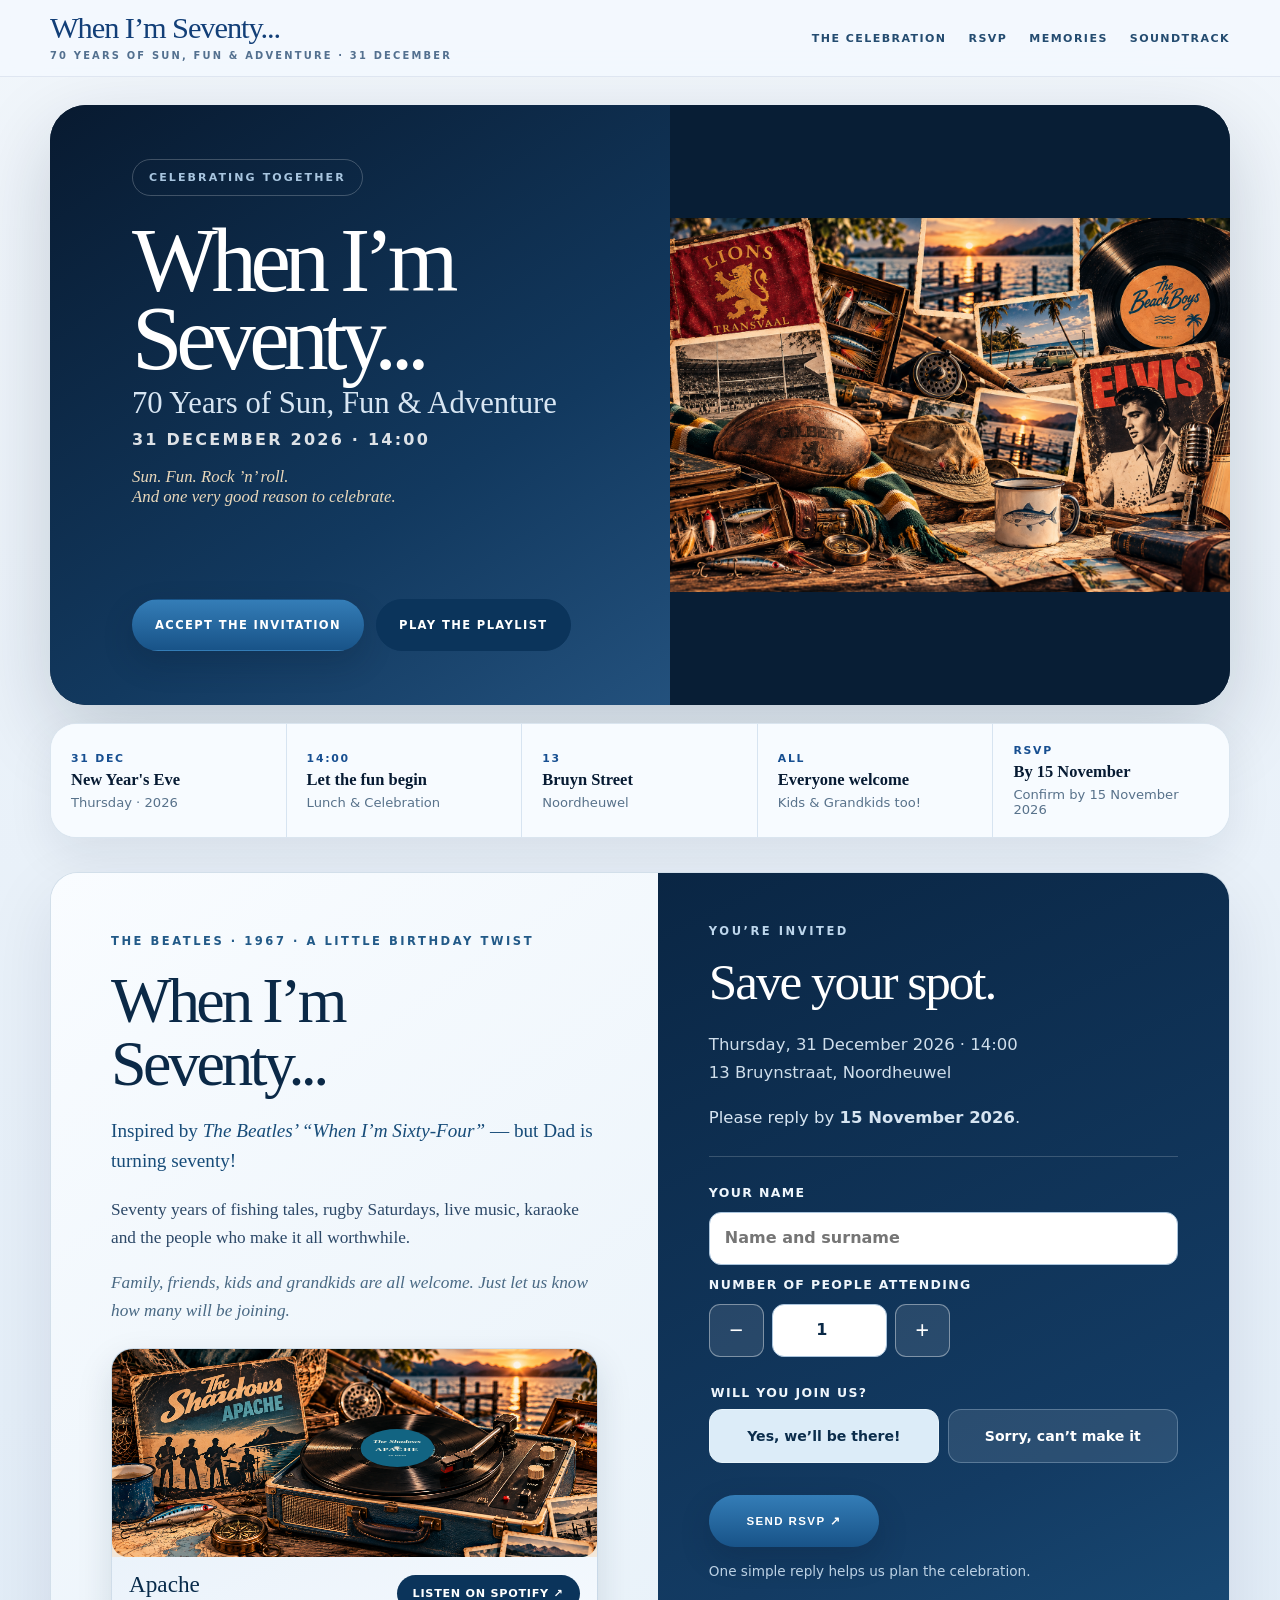
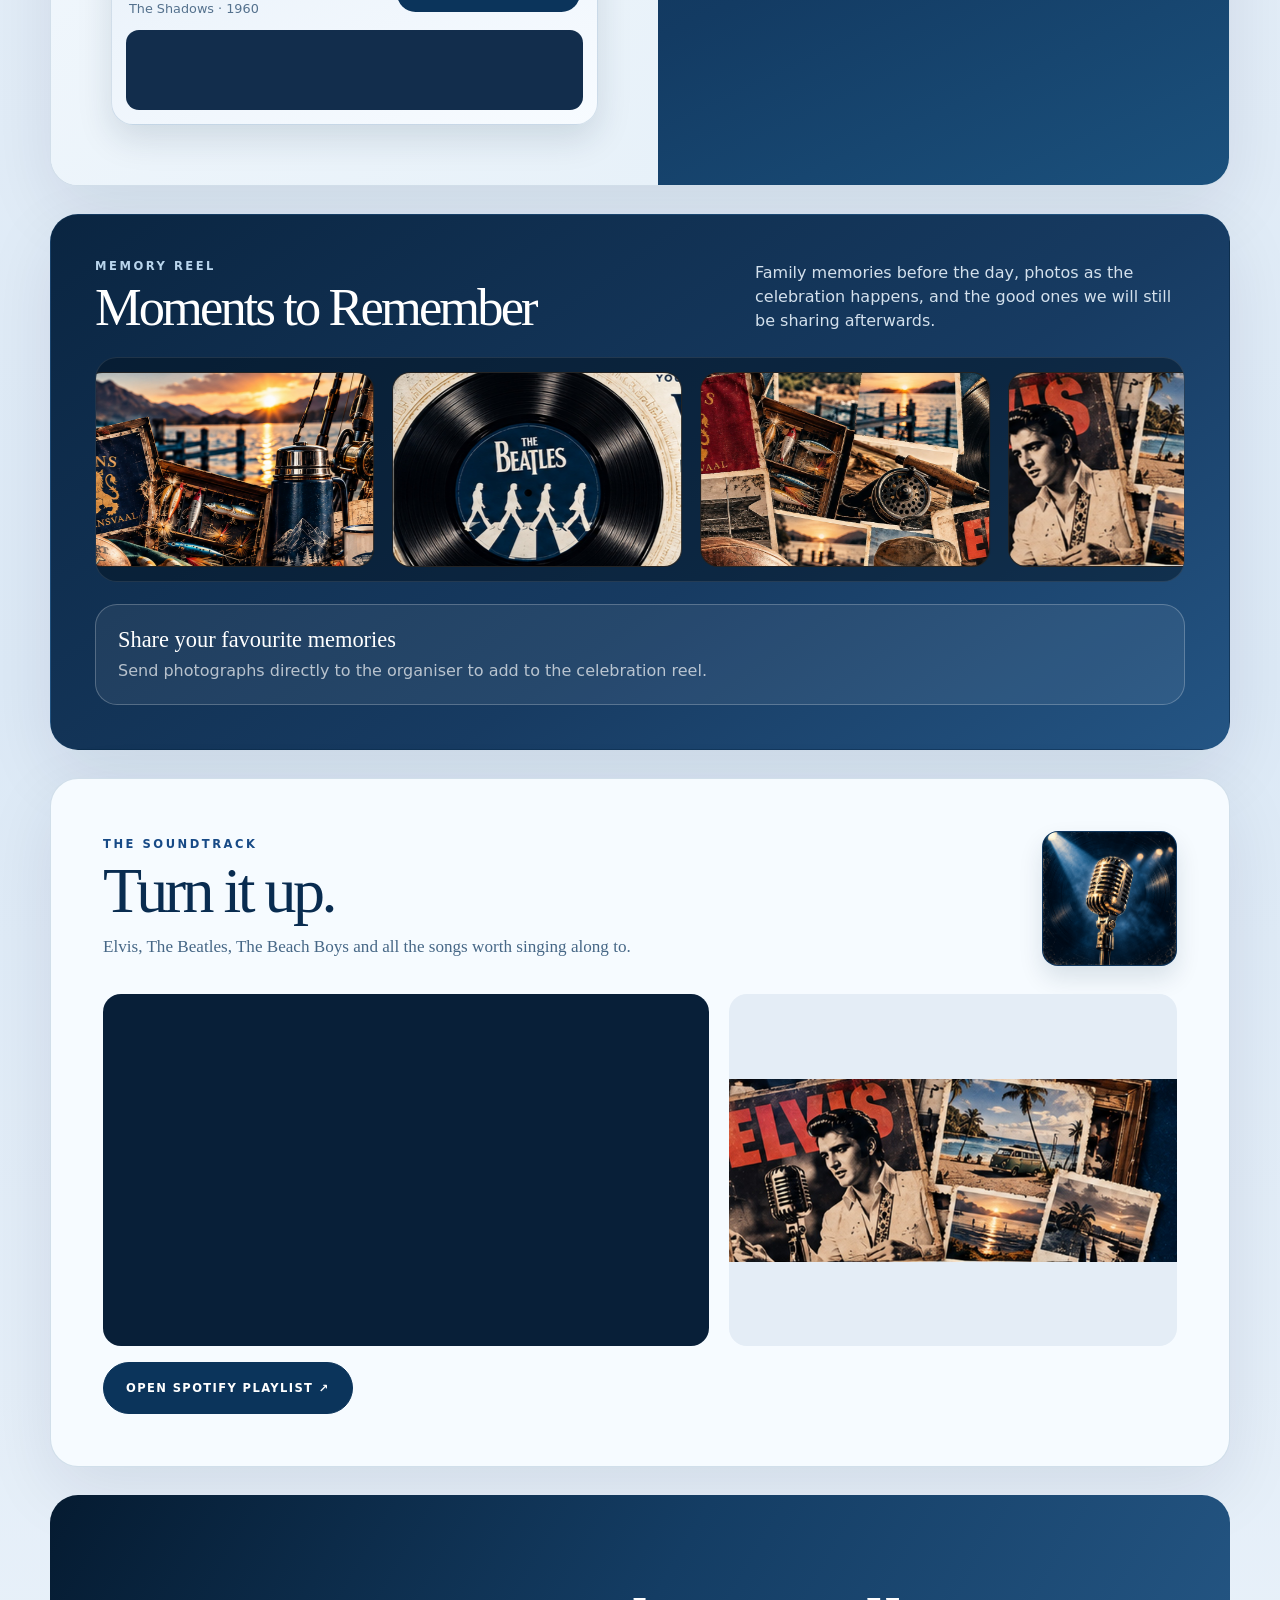
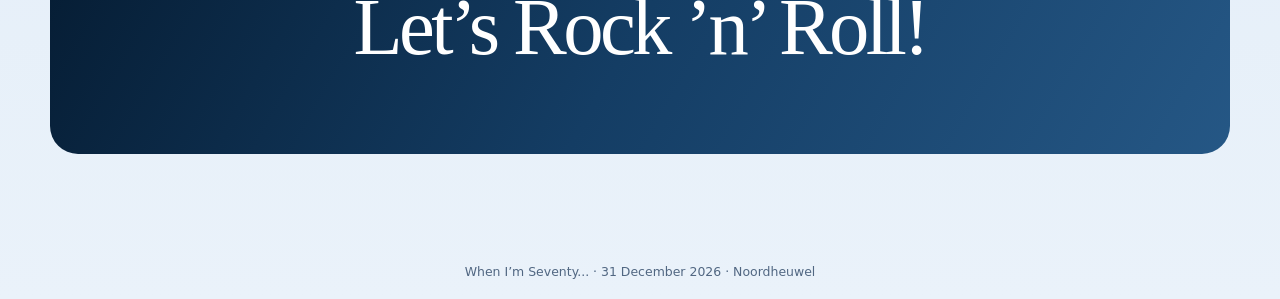
==== preview.html @ 7b217b9b "Add files via upload" ====
<!DOCTYPE html>

<html lang="en">
<head>
<meta charset="utf-8"/>
<meta content="width=device-width,initial-scale=1" name="viewport"/>
<meta content="#071b33" name="theme-color"/>
<title>When I'm Seventy... | 31 December 2026</title>
<meta content="A 70th birthday celebration of fishing, rugby, karaoke and family. New Year’s Eve 2026, Noordheuwel. RSVP by 15 November." name="description"/>
<style>
:root{
  --cream:#f5efe4;
  --paper:#fffaf2;
  --ink:#25251f;
  --muted:#70695f;
  --olive:#5e654d;
  --olive-deep:#34382c;
  --charcoal:#1c1e1a;
  --ember:#c56d37;
  --ember-dark:#914920;
  --gold:#c79b63;
  --line:rgba(67,56,42,.14);
  --white:rgba(255,255,255,.96);
  --container:min(1180px,calc(100% - 40px));
  --radius:28px;
  --radius-sm:20px;
  --shadow:0 24px 70px rgba(54,42,27,.10);
}
*{box-sizing:border-box}
html{scroll-behavior:smooth}
body{
  margin:0;
  background:linear-gradient(180deg,#faf6ee 0%,var(--cream) 100%);
  color:var(--ink);
  font-family:Inter,ui-sans-serif,system-ui,-apple-system,BlinkMacSystemFont,"Segoe UI",sans-serif;
}
a{color:inherit}
img{max-width:100%;display:block}
button,a{ -webkit-tap-highlight-color:transparent; }

.nav{
  position:sticky;top:0;z-index:40;
  background:rgba(250,246,238,.92);
  backdrop-filter:blur(18px);
  border-bottom:1px solid rgba(67,56,42,.08);
}
.nav-inner{
  width:var(--container);margin:auto;min-height:76px;
  display:flex;align-items:center;justify-content:space-between;gap:24px;
}
.brand{
  font-family:Georgia,"Times New Roman",serif;
  color:var(--ember-dark);font-size:1.9rem;line-height:.92;letter-spacing:-.035em;
}
.brand small{
  display:block;margin-top:8px;font-family:Inter,system-ui,sans-serif;
  font-size:.62rem;letter-spacing:.22em;text-transform:uppercase;color:#89735a;font-weight:800;
}
.nav-links{display:flex;gap:22px;align-items:center}
.nav-links a{
  text-decoration:none;text-transform:uppercase;letter-spacing:.13em;font-size:.69rem;font-weight:850;color:#5b554c;
}
.nav-links a:hover{color:var(--ember-dark)}

.hero{
  width:var(--container);margin:28px auto 0;
  min-height:650px;border-radius:36px;overflow:hidden;
  display:grid;grid-template-columns:minmax(0,1.05fr) minmax(380px,.95fr);
  background:var(--charcoal);box-shadow:var(--shadow);
}
.hero-copy{
  position:relative;padding:clamp(46px,7vw,82px);
  display:flex;flex-direction:column;justify-content:center;
  background:
    radial-gradient(circle at 10% 10%,rgba(197,109,55,.20),transparent 30%),
    linear-gradient(145deg,#1b1f1a,#27291f 64%,#363124);
  color:white;
}
.hero-kicker{
  display:inline-flex;align-self:flex-start;padding:11px 16px;border:1px solid rgba(255,255,255,.18);
  border-radius:999px;text-transform:uppercase;letter-spacing:.19em;font-size:.69rem;font-weight:900;color:#e4ba83;
}
.hero h1{
  margin:26px 0 8px;font-family:Georgia,"Times New Roman",serif;
  font-size:clamp(4.1rem,7.1vw,7.2rem);font-weight:400;line-height:.86;letter-spacing:-.07em;
}
.hero-sub{
  margin:0;color:#e4ba83;font-family:Georgia,"Times New Roman",serif;
  font-size:clamp(1.5rem,2.4vw,2.35rem);line-height:1.16;
}
.hero-date{
  display:block;margin-top:8px;color:rgba(255,255,255,.82);
  font-family:Inter,system-ui,sans-serif;font-size:1rem;letter-spacing:.14em;text-transform:uppercase;font-weight:800;
}
.hero-lead{
  max-width:590px;margin:28px 0 0;font-family:Georgia,"Times New Roman",serif;
  color:rgba(255,255,255,.84);font-size:1.14rem;line-height:1.62;
}
.hero-tagline{
  margin:18px 0 0;color:#f1d8bb;font-family:Georgia,"Times New Roman",serif;font-style:italic;font-size:1.05rem;
}
.button-row{display:flex;flex-wrap:wrap;gap:12px;margin-top:30px}
.button{
  display:inline-flex;align-items:center;justify-content:center;min-height:52px;padding:0 22px;
  border-radius:999px;text-decoration:none;text-transform:uppercase;letter-spacing:.12em;font-size:.72rem;font-weight:900;
  border:1px solid rgba(255,255,255,.24);transition:.2s ease;
}
.button.primary{background:linear-gradient(180deg,#d58a50,#b95f2d);color:#fff;border-color:transparent;box-shadow:0 12px 30px rgba(0,0,0,.18)}
.button.secondary{background:rgba(255,255,255,.05);color:#fff}
.button.light{background:#fff;color:#282d25;border-color:#fff}
.button.outline-dark{background:transparent;color:#2d2f29;border-color:rgba(45,47,41,.20)}
.button:hover{transform:translateY(-1px)}
.hero-visual{position:relative;min-height:650px;background:#111}
.hero-visual img{width:100%;height:100%;object-fit:cover;object-position:center 78%}
.hero-visual::after{content:"";position:absolute;inset:0;background:linear-gradient(90deg,rgba(26,29,23,.28),transparent 34%),linear-gradient(0deg,rgba(20,18,14,.30),transparent 35%)}
.hero-venue{
  position:absolute;z-index:2;right:24px;bottom:24px;left:24px;
  padding:18px 20px;border-radius:20px;background:rgba(25,27,22,.72);color:white;border:1px solid rgba(255,255,255,.18);backdrop-filter:blur(12px)
}
.hero-venue span{display:block;color:#e8c99f;font-size:.67rem;letter-spacing:.17em;text-transform:uppercase;font-weight:900;margin-bottom:5px}
.hero-venue strong{font-family:Georgia,"Times New Roman",serif;font-size:1.35rem;font-weight:400}

.quickbar{
  width:var(--container);margin:18px auto 0;display:grid;grid-template-columns:repeat(5,1fr);
  border:1px solid var(--line);border-radius:24px;overflow:hidden;background:rgba(255,250,242,.88);box-shadow:0 18px 50px rgba(54,42,27,.06)
}
.quickbar a{padding:20px;text-decoration:none;border-right:1px solid var(--line);display:grid;gap:5px;min-height:96px;align-content:center}
.quickbar a:last-child{border-right:0}
.quickbar b{font-size:.68rem;letter-spacing:.16em;text-transform:uppercase;color:var(--ember-dark)}
.quickbar strong{font-family:Georgia,"Times New Roman",serif;font-size:1.03rem;font-weight:600}
.quickbar em{font-size:.82rem;color:var(--muted);font-style:normal}

main{padding:8px 0 70px}
.section{width:var(--container);margin:34px auto 0}
.card{border-radius:var(--radius);background:rgba(255,250,242,.94);border:1px solid var(--line);box-shadow:var(--shadow);overflow:hidden}
.section-pad{padding:clamp(28px,4.5vw,52px)}
.kicker{font-size:.72rem;letter-spacing:.22em;text-transform:uppercase;color:var(--ember-dark);font-weight:900}
.section-title{margin:11px 0 12px;font-family:Georgia,"Times New Roman",serif;font-size:clamp(2.25rem,4.1vw,4.15rem);font-weight:400;letter-spacing:-.055em;line-height:.98}
.section-intro{max-width:760px;margin:0;color:var(--muted);font-family:Georgia,"Times New Roman",serif;font-size:1.07rem;line-height:1.62}

.day-grid{display:grid;grid-template-columns:.85fr 1.15fr;gap:22px;margin-top:28px}
.timeline{display:grid;gap:10px}
.time-row{display:grid;grid-template-columns:86px 1fr;gap:18px;padding:17px 18px;border:1px solid var(--line);border-radius:18px;background:#fffdf8}
.time-row time{font-weight:900;color:var(--ember-dark);letter-spacing:.04em}
.time-row strong{display:block;font-family:Georgia,"Times New Roman",serif;font-size:1.07rem;margin-bottom:4px}
.time-row span{color:var(--muted);font-size:.92rem;line-height:1.4}
.day-image{min-height:100%;border-radius:22px;overflow:hidden;position:relative}
.day-image img{width:100%;height:100%;object-fit:cover;min-height:430px}
.day-image .caption{position:absolute;left:18px;right:18px;bottom:18px;padding:16px 18px;border-radius:16px;background:rgba(28,30,26,.72);color:white;backdrop-filter:blur(10px);font-size:.93rem;line-height:1.4}

.road-card{background:linear-gradient(135deg,#2c3127,#20231e);color:white}
.road-card .kicker{color:#e2aa74}.road-card .section-title{color:white}.road-card .section-intro{color:rgba(255,255,255,.72)}
.route-line{display:grid;grid-template-columns:repeat(4,1fr);gap:12px;margin-top:28px}
.route-stop{position:relative;padding:22px;border-radius:20px;background:rgba(255,255,255,.055);border:1px solid rgba(255,255,255,.10);min-height:160px}
.route-stop b{display:inline-grid;place-items:center;width:34px;height:34px;border-radius:50%;background:#c96e37;color:white;margin-bottom:14px}
.route-stop h3{margin:0 0 7px;font-family:Georgia,"Times New Roman",serif;font-size:1.2rem;font-weight:500}
.route-stop p{margin:0;color:rgba(255,255,255,.72);font-size:.9rem;line-height:1.45}
.road-note{margin-top:18px;padding:16px 18px;border-radius:18px;background:rgba(229,184,132,.10);border:1px solid rgba(229,184,132,.18);color:#f0d8b8}

.table-grid{display:grid;grid-template-columns:1.05fr .95fr;gap:22px}
.menu-card{padding:clamp(28px,4vw,48px)}
.menu-pill{display:inline-block;padding:8px 12px;border-radius:999px;background:#efe2d0;color:#8b4b28;text-transform:uppercase;font-weight:900;letter-spacing:.15em;font-size:.65rem}
.menu-columns{display:grid;grid-template-columns:repeat(3,1fr);gap:12px;margin-top:25px}
.menu-column{padding:20px;border:1px solid var(--line);border-radius:20px;background:#fffdf8}
.menu-column h3{margin:0 0 13px;font-family:Georgia,"Times New Roman",serif;color:var(--ember-dark);font-size:1.22rem}
.menu-column ul{list-style:none;padding:0;margin:0;display:grid;gap:12px}
.menu-column li{font-size:.9rem;line-height:1.4;color:#615a51}
.menu-column li strong{display:block;color:#282a25;margin-bottom:2px}
.menu-foot{margin-top:18px;color:#84786b;font-size:.78rem;font-style:italic}
.food-gallery{display:grid;grid-template-columns:1fr 1fr;grid-template-rows:1fr 1fr;gap:12px;min-height:100%}
.food-gallery img{width:100%;height:100%;object-fit:cover;border-radius:22px;min-height:220px}
.food-gallery img:first-child{grid-row:1/3;min-height:452px}

.olive-card{position:relative;min-height:420px;color:white;background:#272a22}
.olive-card img{position:absolute;inset:0;width:100%;height:100%;object-fit:cover}
.olive-card::after{content:"";position:absolute;inset:0;background:linear-gradient(90deg,rgba(29,31,25,.82),rgba(29,31,25,.25) 58%,rgba(29,31,25,.15))}
.olive-copy{position:relative;z-index:2;padding:clamp(34px,5vw,60px);max-width:650px}
.olive-copy .kicker{color:#edc18c}.olive-copy .section-title{color:white}.olive-copy p{color:rgba(255,255,255,.84);font-family:Georgia,"Times New Roman",serif;font-size:1.08rem;line-height:1.6}
.olive-badge{display:inline-block;margin-top:13px;padding:10px 14px;border-radius:999px;border:1px solid rgba(255,255,255,.20);background:rgba(255,255,255,.07);font-size:.78rem}

.memory-card{
  padding:clamp(28px,4vw,44px);color:white;
  background:linear-gradient(135deg,#24271f 0%,#352921 55%,#283028 100%);
}
.memory-top{display:grid;grid-template-columns:1fr minmax(300px,430px);gap:28px;align-items:end;margin-bottom:24px}
.memory-card .kicker{color:#e7b378}.memory-card .section-title{color:white;margin-bottom:0}.memory-card .memory-copy{color:rgba(255,255,255,.72);line-height:1.5;margin:0}
.film-window{overflow:hidden;border-radius:22px;background:rgba(0,0,0,.22);border:1px solid rgba(255,255,255,.09);padding:14px}
.film-track{display:flex;gap:18px;width:max-content;will-change:transform}
.film-frame{width:290px;height:195px;flex:0 0 290px;border-radius:18px;overflow:hidden;background:#111;border:1px solid rgba(255,255,255,.08)}
.film-frame img{width:100%;height:100%;object-fit:cover}
.share-note{margin-top:22px;padding:22px;border-radius:22px;background:rgba(255,255,255,.06);border:1px solid rgba(255,255,255,.10);display:grid;grid-template-columns:1fr auto;gap:20px;align-items:center}
.share-note h3{margin:0 0 6px;font-family:Georgia,"Times New Roman",serif;font-size:1.4rem;font-weight:500}.share-note p{margin:0;color:rgba(255,255,255,.68);line-height:1.45}
.share-note .button-row{margin:0;justify-content:flex-end}

.sound-card{padding:clamp(28px,4vw,44px);background:linear-gradient(135deg,#293024,#1d211c 56%,#55311f);color:white}
.sound-card .kicker{color:#e7b378}.sound-card .section-title{color:white}.sound-card .section-intro{color:rgba(255,255,255,.70)}
.spotify-wrap{margin-top:24px;border-radius:20px;overflow:hidden;background:#111;min-height:152px}
.spotify-wrap iframe{display:block;width:100%;height:152px;border:0}

.practical-grid{display:grid;grid-template-columns:repeat(4,1fr);gap:12px;margin-top:25px}
.practical-item{padding:20px;border-radius:20px;background:#fffdf8;border:1px solid var(--line);min-height:130px;display:grid;align-content:center}
.practical-item strong{font-family:Georgia,"Times New Roman",serif;font-size:1.12rem;margin-bottom:6px}.practical-item span{color:var(--muted);font-size:.9rem;line-height:1.4}

.closing-card{padding:clamp(42px,7vw,78px);text-align:center;color:white;background:linear-gradient(135deg,#23271f,#3a2c22);border-radius:var(--radius)}
.closing-card .kicker{color:#e7b378}.closing-card h2{margin:14px auto 10px;max-width:900px;font-family:Georgia,"Times New Roman",serif;font-size:clamp(2.6rem,4.8vw,5rem);font-weight:400;line-height:.98;letter-spacing:-.06em}
.closing-card p{max-width:760px;margin:0 auto;color:rgba(255,255,255,.74);font-family:Georgia,"Times New Roman",serif;font-size:1.1rem;line-height:1.55}
.footer{width:var(--container);margin:20px auto 0;padding:20px 0;text-align:center;color:#8a8176;font-size:.78rem}

@media(max-width:960px){
  .nav-links{display:none}
  .hero{grid-template-columns:1fr;min-height:auto}
  .hero-copy{padding:46px 34px;text-align:center;align-items:center}.hero-kicker{align-self:center}.hero-lead{margin-left:auto;margin-right:auto}.hero-visual{min-height:460px}
  .quickbar{grid-template-columns:1fr 1fr}.quickbar a{border-bottom:1px solid var(--line)}
  .day-grid,.table-grid{grid-template-columns:1fr}.route-line{grid-template-columns:1fr 1fr}.menu-columns{grid-template-columns:1fr}.food-gallery{min-height:520px}
  .memory-top{grid-template-columns:1fr}.share-note{grid-template-columns:1fr}.share-note .button-row{justify-content:flex-start}.practical-grid{grid-template-columns:1fr 1fr}
}
@media(max-width:620px){
  :root{--container:calc(100% - 24px);--radius:24px}
  .nav-inner{min-height:70px}.brand{font-size:1.7rem}
  .hero{margin-top:12px;border-radius:28px}.hero-copy{padding:38px 22px}.hero h1{font-size:clamp(3.7rem,18vw,5.4rem)}.hero-sub{font-size:1.55rem}.hero-date{font-size:.82rem}.hero-lead{font-size:1rem}.hero-tagline{font-size:.98rem}
  .button-row{width:100%;display:grid}.button{width:100%}
  .hero-visual{min-height:390px}.hero-venue{left:14px;right:14px;bottom:14px}
  .quickbar{grid-template-columns:1fr;margin-top:12px}.quickbar a{min-height:78px;border-right:0}
  .section{margin-top:20px}.section-pad{padding:26px 20px}.section-title{font-size:clamp(2.15rem,11vw,3.5rem)}
  .time-row{grid-template-columns:70px 1fr;gap:10px;padding:15px}.day-image img{min-height:320px}
  .route-line{grid-template-columns:1fr}.route-stop{min-height:auto}.food-gallery{grid-template-columns:1fr;grid-template-rows:auto}.food-gallery img,.food-gallery img:first-child{grid-row:auto;min-height:260px;max-height:340px}.olive-card{min-height:480px}.olive-card::after{background:linear-gradient(0deg,rgba(29,31,25,.82),rgba(29,31,25,.30))}.olive-copy{padding:30px 22px;position:absolute;bottom:0}
  .memory-card,.sound-card{padding:26px 18px}.film-frame{width:245px;height:168px;flex-basis:245px}.share-note .button-row{display:grid;width:100%}.spotify-wrap iframe{height:152px}.practical-grid{grid-template-columns:1fr 1fr}.practical-item{padding:16px;min-height:112px}.closing-card{padding:48px 20px}.closing-card h2{font-size:clamp(2.45rem,12vw,4rem)}
}
@media(max-width:420px){.practical-grid{grid-template-columns:1fr}}


/* STILL ON FIRE - ROYAL/NAVY PALETTE V2 */
:root{
  --cream:#edf2f8;
  --paper:#f8fbff;
  --ink:#10223c;
  --muted:#5b6777;
  --olive:#244f86;
  --olive-deep:#0b2c55;
  --charcoal:#071b33;
  --ember:#2f67a5;
  --ember-dark:#123f78;
  --gold:#c6a267;
  --line:rgba(17,53,96,.14);
  --white:rgba(255,255,255,.97);
  --shadow:0 24px 70px rgba(7,27,51,.10);
}
body{
  background:linear-gradient(180deg,#f9fbfe 0%,#edf2f8 100%);
  color:var(--ink);
}
.nav{
  background:rgba(248,251,255,.94);
  border-bottom:1px solid rgba(17,53,96,.09);
}
.brand{color:#123f78}
.brand small{color:#53708f}
.nav-links a{color:#34506f}
.nav-links a:hover{color:#123f78}
.hero{
  background:#071b33;
  box-shadow:0 28px 80px rgba(7,27,51,.18);
}
.hero-copy{
  background:
    radial-gradient(circle at 12% 8%,rgba(56,113,180,.24),transparent 31%),
    linear-gradient(145deg,#071b33,#0b2c55 62%,#164a86);
}
.hero-kicker{color:#d9c095;border-color:rgba(255,255,255,.22)}
.hero-sub{color:#d9c095}
.hero-date{color:rgba(255,255,255,.86)}
.hero-tagline{color:#e9d8bb}
.hero-venue{background:rgba(5,22,43,.78);border-color:rgba(255,255,255,.18)}
.hero-venue span{color:#d9c095}
.button.primary{background:linear-gradient(180deg,#2d67a7,#174a86);box-shadow:0 12px 30px rgba(7,27,51,.22)}
.quickbar{background:rgba(248,251,255,.94);box-shadow:0 18px 50px rgba(7,27,51,.07)}
.quickbar b{color:#174a86}
.card{background:rgba(248,251,255,.96);box-shadow:0 24px 70px rgba(7,27,51,.09)}
.kicker{color:#174a86}
.road-card{background:linear-gradient(135deg,#0b2c55,#071b33 62%,#123f78);color:white}
.road-card .kicker{color:#d9c095}
.road-card .section-intro{color:rgba(255,255,255,.74)}
.route-stop{background:rgba(255,255,255,.065);border-color:rgba(255,255,255,.12)}
.route-stop b{background:#2d67a7}
.road-note{background:rgba(198,162,103,.11);border-color:rgba(198,162,103,.22);color:#ecd9b8}
.menu-pill{background:#e7eef8;color:#123f78}
.menu-column{background:#fbfdff}
.menu-column h3{color:#123f78}
.olive-card{background:#071b33}
.olive-card::after{background:linear-gradient(90deg,rgba(7,27,51,.88),rgba(7,27,51,.32) 60%,rgba(7,27,51,.18))}
.olive-copy .kicker{color:#d9c095}
.memory-card{background:linear-gradient(135deg,#071b33,#0b2c55 58%,#163f73);color:white}
.memory-card .kicker{color:#d9c095}
.film-window{background:rgba(2,14,27,.44);border-color:rgba(255,255,255,.10)}
.share-note{background:rgba(255,255,255,.065);border-color:rgba(255,255,255,.11)}
.sound-card{background:linear-gradient(135deg,#0b2c55,#071b33 60%,#184f8b);color:white}
.sound-card .kicker{color:#d9c095}
.practical-item{background:#fbfdff}
.closing-card{background:linear-gradient(135deg,#071b33,#0b2c55 58%,#123f78)}
.closing-card .kicker{color:#d9c095}
.footer{color:#516782}

/* Give Kosé imagery a little more presence */
.food-gallery img,.olive-card img,.hero-visual img{
  filter:saturate(1.03) contrast(1.02);
}

@media(max-width:760px){
  .olive-card::after{background:linear-gradient(0deg,rgba(7,27,51,.90),rgba(7,27,51,.30))}
}



/* NAVY V3 - simplified journey + premium menu + light soundtrack */
.quick-summary{
  width:var(--container);margin:18px auto 0;border:1px solid var(--line);border-radius:26px;
  background:#fbfdff;box-shadow:0 18px 50px rgba(7,27,51,.08);overflow:hidden;
}
.quick-summary .quickbar{
  width:100%;margin:0;border:0;border-radius:0;box-shadow:none;background:transparent;
  display:grid;grid-template-columns:repeat(5,1fr);
}
.quick-summary .quick-item{
  padding:20px;border-right:1px solid var(--line);display:grid;gap:5px;min-height:96px;align-content:center;
}
.quick-summary .quick-item:last-child{border-right:0}
.quick-summary b{font-size:.68rem;letter-spacing:.16em;text-transform:uppercase;color:#174f91}
.quick-summary strong{font-family:Georgia,"Times New Roman",serif;font-size:1.03rem;font-weight:600;color:#071b33}
.quick-summary em{font-size:.82rem;color:#61728a;font-style:normal}
.journey-footer{
  border-top:1px solid var(--line);padding:18px 20px;display:grid;grid-template-columns:1.15fr 1fr auto;
  gap:18px;align-items:center;background:#f5f8fc;
}
.journey-footer>div:first-child{display:grid;gap:4px}
.journey-label{text-transform:uppercase;letter-spacing:.16em;font-size:.64rem;font-weight:900;color:#174f91}
.journey-footer>div:first-child strong{font-size:.96rem;color:#071b33}
.journey-rule{font-size:.88rem;line-height:1.4;color:#61728a}
.journey-rule strong{color:#071b33;font-family:inherit;font-size:.88rem}
.route-button{background:#0b2c55;color:white;border-color:#0b2c55;white-space:nowrap}

.menu-showcase{display:grid;grid-template-columns:.92fr 1.08fr;gap:22px;align-items:stretch}
.menu-summary-card{padding:clamp(28px,4vw,46px);background:#fbfdff}
.menu-summary-card .section-title{color:#071b33}
.menu-summary-card .kicker{color:#174f91}
.menu-pill{background:#e7eef8!important;color:#0b2c55!important}
.menu-intro{margin-top:18px!important;max-width:650px;color:#586b84}
.menu-summary-grid{display:grid;grid-template-columns:1fr 1fr;gap:14px;margin-top:26px}
.menu-summary-group{padding:22px;border-radius:20px;background:#fff;border:1px solid #d9e2ef}
.menu-summary-group span{display:block;margin-bottom:14px;text-transform:uppercase;letter-spacing:.15em;font-size:.67rem;font-weight:900;color:#174f91}
.menu-summary-group strong{display:block;color:#071b33;font-family:Georgia,"Times New Roman",serif;font-size:1rem;line-height:1.28;margin-top:12px}
.menu-summary-group p{margin:3px 0 0;color:#66768a;font-size:.86rem;line-height:1.38}
.dessert-group{grid-column:1/-1;display:grid;grid-template-columns:auto 1fr;gap:6px 18px;align-items:center}
.dessert-group span{grid-row:1/3;margin:0;align-self:start;padding-top:3px}
.dessert-group strong{margin:0}.dessert-group p{margin:0}
.menu-foot{margin:16px 0 0;color:#7b8797;font-size:.78rem;font-style:italic}

.menu-visual-panel{display:grid;grid-template-columns:1.18fr .82fr;gap:14px;min-height:100%}
.official-menu-figure{margin:0;background:#f6f0e5;border-radius:24px;overflow:hidden;border:1px solid #d9e2ef;display:grid;grid-template-rows:1fr auto;box-shadow:0 18px 46px rgba(7,27,51,.08)}
.official-menu-figure img{width:100%;height:100%;object-fit:contain;display:block;background:#f6f0e5;min-height:720px}
.official-menu-figure figcaption{padding:12px 16px;background:#fbfdff;color:#61728a;font-size:.78rem;border-top:1px solid #d9e2ef}
.menu-photo-stack{display:grid;grid-template-rows:1fr 1fr;gap:14px}
.menu-photo-stack img{width:100%;height:100%;object-fit:cover;border-radius:24px;display:block;min-height:0;box-shadow:0 18px 46px rgba(7,27,51,.08)}

.sound-card{
  padding:clamp(28px,4vw,44px)!important;background:#fbfdff!important;color:#071b33!important;
  border:1px solid var(--line);box-shadow:var(--shadow)
}
.sound-card .kicker{color:#174f91!important}
.sound-card .section-title{color:#071b33!important}
.sound-card .section-intro{color:#61728a!important}
.sound-card .button.secondary{background:#0b2c55;color:white;border-color:#0b2c55}
.spotify-wrap{background:#111}

main{padding-top:6px}
.section{margin-top:28px}

@media(max-width:960px){
  .quick-summary .quickbar{grid-template-columns:1fr 1fr}
  .quick-summary .quick-item{border-bottom:1px solid var(--line)}
  .journey-footer{grid-template-columns:1fr;gap:12px}
  .journey-footer .button{width:100%}
  .menu-showcase{grid-template-columns:1fr}
  .menu-visual-panel{min-height:680px}
  .official-menu-figure img{min-height:640px}
}
@media(max-width:620px){
  .quick-summary .quickbar{grid-template-columns:1fr}
  .quick-summary .quick-item{border-right:0}
  .menu-summary-grid{grid-template-columns:1fr}
  .dessert-group{grid-column:auto;display:block}
  .dessert-group span{margin-bottom:14px}.dessert-group strong{margin-top:0}
  .menu-visual-panel{grid-template-columns:1fr;min-height:0}
  .official-menu-figure img{min-height:0;height:auto}
  .menu-photo-stack{grid-template-columns:1fr 1fr;grid-template-rows:none}
  .menu-photo-stack img{aspect-ratio:4/3}
}


/* V4 RERUN - approved structure enforcement */
.quick-summary{background:#fbfdff!important;color:#071b33!important;border:1px solid #d9e2ef!important;box-shadow:0 18px 46px rgba(7,27,51,.08)!important}
.quick-summary .quickbar{background:#fbfdff!important}
.journey-footer{background:#f4f8fd!important;border:1px solid #d9e2ef!important;color:#071b33!important}
.journey-rule{color:#40536d!important}
.sound-card{background:#fbfdff!important;color:#071b33!important;border:1px solid #d9e2ef!important;box-shadow:0 18px 46px rgba(7,27,51,.08)!important}
.sound-card .kicker{color:#174f91!important}
.sound-card .section-title{color:#071b33!important}
.sound-card .section-intro{color:#61728a!important}
.sound-card .button.secondary{background:#0b2c55!important;color:#fff!important;border-color:#0b2c55!important}
.menu-summary-card,.official-menu-figure{background:#fbfdff!important}
.menu-summary-card{border:1px solid #d9e2ef!important;box-shadow:0 18px 46px rgba(7,27,51,.08)!important}
.menu-visual-panel img{image-rendering:auto}


/* V8 - V4 layout preserved; imagery only */
.menu-venue-card-v8{
  display:flex;
  flex-direction:column;
  overflow:hidden;
}
.menu-venue-card-v8 .menu-intro{margin-bottom:22px}
.menu-venue-image-v8{
  position:relative;
  flex:1;
  min-height:420px;
  border-radius:24px;
  overflow:hidden;
  border:1px solid #d9e2ef;
  box-shadow:0 18px 46px rgba(7,27,51,.08);
}
.menu-venue-image-v8 img{
  width:100%;
  height:100%;
  object-fit:cover;
  object-position:center 45%;
  display:block;
}
.menu-venue-image-v8::after{
  content:"";
  position:absolute;inset:0;
  background:linear-gradient(180deg,transparent 48%,rgba(4,20,40,.70) 100%);
  pointer-events:none;
}
.menu-venue-caption-v8{
  position:absolute;left:24px;right:24px;bottom:22px;z-index:2;color:#fff;
}
.menu-venue-caption-v8 span{display:block;font:800 .72rem/1.2 Inter,system-ui,sans-serif;letter-spacing:.14em;text-transform:uppercase;margin-bottom:6px;color:#dbe9fb}
.menu-venue-caption-v8 strong{display:block;font:400 1.35rem/1.25 Georgia,'Times New Roman',serif}
.menu-photo-stack img{object-position:center center}
@media(max-width:960px){.menu-venue-image-v8{min-height:520px}}
@media(max-width:620px){.menu-venue-image-v8{min-height:380px}.menu-venue-caption-v8{left:18px;right:18px;bottom:18px}}


/* V9 - compact menu row; price removed from official menu image */
@media(min-width:961px){
  .menu-showcase{align-items:stretch;}
  .menu-summary-card{padding:34px;}
  .menu-venue-card-v8 .menu-intro{margin-bottom:16px;}
  .menu-venue-image-v8{min-height:280px;border-radius:22px;}
  .menu-visual-panel{height:660px;min-height:0;}
  .official-menu-figure{height:660px;border-radius:22px;}
  .official-menu-figure img{height:100%;min-height:0;object-fit:contain;}
  .menu-photo-stack{height:660px;gap:12px;}
  .menu-photo-stack img{min-height:0;border-radius:22px;}
}
@media(max-width:960px){
  .menu-visual-panel{height:auto;min-height:0;}
  .official-menu-figure{height:auto;}
  .official-menu-figure img{height:auto;min-height:0;}
  .menu-photo-stack{height:auto;}
}


/* V10 FINAL POLISH - preserve V9 structure, refine proportions and typography */
@media(min-width:961px){
  .menu-showcase{
    grid-template-columns:.92fr 1.08fr;
    align-items:stretch;
  }
  .menu-summary-card{
    height:640px;
    min-height:640px;
    padding:30px 32px;
  }
  .menu-venue-card-v8 .menu-intro{
    margin:14px 0 14px!important;
    line-height:1.5;
  }
  .menu-venue-image-v8{
    min-height:0;
    height:auto;
    flex:1 1 auto;
    border-radius:20px;
  }
  .menu-visual-panel{
    height:640px;
    min-height:640px;
    grid-template-columns:.78fr 1.22fr;
    gap:12px;
  }
  .official-menu-figure{
    height:640px;
    min-height:640px;
    display:flex;
    align-items:center;
    justify-content:center;
    border-radius:20px;
    overflow:hidden;
    background:#f6f0e5;
  }
  .official-menu-figure img{
    width:auto;
    max-width:100%;
    height:100%;
    min-height:0;
    object-fit:contain;
    object-position:center center;
    margin:0 auto;
    display:block;
    transform:none;
    background:#f6f0e5;
  }
  .official-menu-figure figcaption{display:none!important}
  .menu-photo-stack{
    height:640px;
    min-height:640px;
    gap:12px;
  }
  .menu-photo-stack img{
    min-height:0;
    border-radius:20px;
  }
}

/* Make the olive-grove setting visibly about the trees, not only the table */
.olive-card{min-height:500px;}
.olive-card img{
  object-fit:cover;
  object-position:center center;
  filter:saturate(1.03) contrast(1.01);
}

/* Slightly tighter title spacing throughout for a more editorial finish */
.section-title{margin-top:9px;margin-bottom:10px;}
.closing-card h2{letter-spacing:-.045em;}

@media(max-width:960px){
  .menu-summary-card{height:auto;min-height:0;}
  .menu-visual-panel{height:auto;min-height:0;grid-template-columns:1fr;}
  .official-menu-figure{height:auto;min-height:0;}
  .official-menu-figure img{width:100%;height:auto;min-height:0;object-fit:contain;margin:0 auto;transform:none;}
  .menu-photo-stack{height:auto;min-height:0;grid-template-columns:1fr 1fr;grid-template-rows:none;}
  .menu-photo-stack img{aspect-ratio:4/3;}
  .olive-card{min-height:520px;}
}
@media(max-width:620px){
  .menu-photo-stack{grid-template-columns:1fr;}
  .menu-photo-stack img{aspect-ratio:16/10;}
  .olive-card{min-height:520px;}
  .olive-card img{object-position:center center;}
}

</style>
<style id="v13-true-center-fix">
/* V13: fix the source crop itself, then keep the menu image genuinely centered. */
@media (min-width:961px){
  .official-menu-figure{display:flex!important;align-items:center!important;justify-content:center!important;}
  .official-menu-figure img{
    width:auto!important;
    max-width:100%!important;
    height:100%!important;
    min-height:0!important;
    object-fit:contain!important;
    object-position:50% 50%!important;
    margin:0 auto!important;
    transform:none!important;
  }
  /* Lift the hero photograph slightly while keeping full coverage, so the flame line clears the destination panel. */
  .hero-visual{overflow:hidden;}
  .hero-visual img{
    object-position:50% 100%!important;
    transform:translateY(-24px) scale(1.035);
    transform-origin:center center;
  }
}
</style>
<style id="v14-go-live-final">
/* V14 GO-LIVE: final alignment only. Preserve the approved V13 look and feel. */
@media (min-width:961px){
  /* Shorten the hero from the bottom so the split panel feels tighter and the flame line reads above the destination card. */
  .hero{min-height:600px;}
  .hero-copy{padding-top:54px;padding-bottom:54px;}
  .hero-visual{min-height:600px;overflow:hidden;}
  .hero-visual img{
    width:100%!important;
    height:calc(100% + 54px)!important;
    object-fit:cover!important;
    object-position:50% 100%!important;
    transform:translateY(-54px)!important;
    transform-origin:center bottom!important;
  }
  .hero-venue{bottom:20px;}

  /* Keep all three table visuals on one clean baseline. */
  .menu-showcase{align-items:stretch!important;}
  .menu-summary-card,
  .menu-visual-panel,
  .official-menu-figure,
  .menu-photo-stack{height:610px!important;min-height:610px!important;}
  .menu-summary-card{padding:28px 30px!important;}
  .menu-venue-card-v8 .menu-intro{margin:12px 0 12px!important;}
  .menu-venue-image-v8{min-height:0!important;height:auto!important;flex:1 1 auto!important;}
  .official-menu-figure{overflow:hidden!important;display:flex!important;align-items:center!important;justify-content:center!important;}
  .official-menu-figure img{
    width:auto!important;
    max-width:100%!important;
    height:calc(100% - 18px)!important;
    min-height:0!important;
    object-fit:contain!important;
    object-position:50% 50%!important;
    margin:0 auto!important;
    transform:translateY(9px)!important;
  }
  .menu-photo-stack{gap:12px!important;}
  .menu-photo-stack img{min-height:0!important;height:100%!important;}
}

/* Keep the playlist section clean; the blue artwork is supplied separately for Spotify. */
.sound-card{overflow:hidden;}

@media(max-width:960px){
  .hero{min-height:auto;}
  .hero-visual{min-height:450px;}
  .hero-visual img{transform:none!important;height:100%!important;object-position:50% 88%!important;}
  .menu-summary-card,.menu-visual-panel,.official-menu-figure,.menu-photo-stack{height:auto!important;min-height:0!important;}
  .official-menu-figure img{height:auto!important;width:100%!important;transform:translateY(6px)!important;}
}
@media(max-width:620px){
  .hero-visual{min-height:390px;}
  .hero-visual img{object-position:50% 86%!important;}
}
</style>
<style id="v15-mobile-ready">
/* V15 MOBILE READY - mobile-only refinements. Desktop V14 remains unchanged. */
#road,#table,#memories,#soundtrack{scroll-margin-top:84px}

@media (max-width:760px){
  :root{--container:calc(100% - 28px);--radius:22px;--radius-sm:16px}
  body{overflow-x:hidden;-webkit-text-size-adjust:100%}
  main{padding-top:4px;padding-bottom:40px}

  /* Compact sticky header */
  .nav-inner{min-height:64px;gap:12px}
  .brand{font-size:1.68rem;line-height:.95}
  .brand small{font-size:.56rem;letter-spacing:.18em;margin-top:6px}

  /* Hero: less vertical bulk, stronger mobile hierarchy */
  .hero{margin-top:10px;border-radius:24px;grid-template-columns:1fr;min-height:0}
  .hero-copy{padding:30px 22px 26px;text-align:left;align-items:flex-start}
  .hero-kicker{align-self:flex-start;padding:9px 13px;font-size:.61rem}
  .hero h1{font-size:clamp(3.55rem,16.5vw,4.65rem);line-height:.86;margin:20px 0 8px}
  .hero-sub{font-size:1.4rem;line-height:1.12}
  .hero-date{font-size:.74rem;letter-spacing:.13em}
  .hero-lead{font-size:.98rem;line-height:1.5;margin-top:20px;max-width:34ch}
  .hero-tagline{font-size:.94rem;line-height:1.35;margin-top:14px}
  .hero .button-row{display:grid;grid-template-columns:1fr 1fr;gap:9px;margin-top:22px;width:100%}
  .hero .button{width:100%;min-height:46px;padding:0 12px;font-size:.62rem;letter-spacing:.09em}
  .hero-visual{min-height:330px!important;height:330px;overflow:hidden}
  .hero-visual img{height:100%!important;transform:none!important;object-position:50% 92%!important}
  .hero-venue{left:12px;right:12px;bottom:12px;padding:13px 15px;border-radius:16px}
  .hero-venue span{font-size:.57rem;margin-bottom:3px}
  .hero-venue strong{font-size:1.05rem;line-height:1.15;display:block}

  /* Day overview: compact 2-column itinerary instead of a long stack */
  .quick-summary{margin-top:14px;border-radius:20px}
  .quick-summary .quickbar{display:grid!important;grid-template-columns:1fr 1fr!important}
  .quick-summary .quick-item{min-height:76px!important;padding:13px 14px!important;border-right:1px solid var(--line)!important;border-bottom:1px solid var(--line);gap:3px}
  .quick-summary .quick-item:nth-child(even){border-right:0!important}
  .quick-summary .quick-item:last-child{grid-column:1/-1;border-right:0!important;border-bottom:0;min-height:68px!important}
  .quick-summary b{font-size:.59rem}
  .quick-summary strong{font-size:.93rem;line-height:1.1}
  .quick-summary em{font-size:.73rem;line-height:1.25}
  .journey-footer{grid-template-columns:1fr!important;gap:11px;padding:16px;background:#f5f8fc}
  .journey-footer>div:first-child strong{font-size:.88rem;line-height:1.3}
  .journey-rule{font-size:.8rem}
  .route-button{width:100%;min-height:44px}

  /* Global mobile typography / spacing */
  .section{margin-top:16px}
  .section-title{font-size:clamp(2rem,9.2vw,2.75rem)!important;line-height:.98;letter-spacing:-.045em;margin:8px 0 10px}
  .section-intro{font-size:.98rem;line-height:1.5}
  .kicker{font-size:.64rem;letter-spacing:.19em}
  .card{border-radius:22px}

  /* Table: compact venue card, readable menu, photos side-by-side */
  .menu-showcase{display:grid!important;grid-template-columns:1fr!important;gap:12px!important}
  .menu-summary-card{padding:22px 18px 18px!important;height:auto!important;min-height:0!important}
  .menu-pill{font-size:.57rem;padding:7px 10px;letter-spacing:.12em}
  .menu-venue-card-v8 .menu-intro{margin:12px 0 14px!important;font-size:.95rem;line-height:1.45}
  .menu-venue-image-v8{height:238px!important;min-height:238px!important;border-radius:18px!important;flex:none!important}
  .menu-venue-image-v8 img{height:100%!important;object-position:center 48%!important}
  .menu-venue-caption-v8{left:14px!important;right:14px!important;bottom:14px!important;padding:0!important}
  .menu-venue-caption-v8 span{font-size:.58rem!important}
  .menu-venue-caption-v8 strong{font-size:1.05rem!important;line-height:1.15!important}

  .menu-visual-panel{display:grid!important;grid-template-columns:1fr!important;gap:10px!important;height:auto!important;min-height:0!important}
  .official-menu-figure{width:min(100%,336px)!important;height:auto!important;min-height:0!important;margin:0 auto!important;border-radius:18px!important;display:block!important;overflow:hidden!important}
  .official-menu-figure img{display:block!important;width:100%!important;height:auto!important;min-height:0!important;max-height:none!important;object-fit:contain!important;object-position:center center!important;margin:0 auto!important;transform:none!important}
  .menu-photo-stack{display:grid!important;grid-template-columns:1fr 1fr!important;grid-template-rows:none!important;gap:10px!important;height:auto!important;min-height:0!important}
  .menu-photo-stack img{width:100%!important;height:auto!important;min-height:0!important;aspect-ratio:1/1!important;border-radius:18px!important;object-fit:cover!important}
  .menu-photo-stack img:first-child{object-position:center 55%!important}
  .menu-photo-stack img:last-child{object-position:center 40%!important}

  /* Setting: image on top + text panel below. No text collision on the photo. */
  .olive-card{display:flex!important;flex-direction:column!important;min-height:0!important;background:#071b33!important}
  .olive-card img{position:relative!important;inset:auto!important;width:100%!important;height:235px!important;object-fit:cover!important;object-position:center 34%!important;filter:saturate(1.03) contrast(1.02)}
  .olive-card::after{display:none!important}
  .olive-copy{position:relative!important;bottom:auto!important;max-width:none!important;padding:24px 20px 25px!important;background:linear-gradient(145deg,#071b33,#0b2c55)!important}
  .olive-copy p{font-size:.96rem!important;line-height:1.5!important;margin:0}
  .olive-badge{font-size:.68rem;padding:8px 11px;margin-top:14px}

  /* Memory reel: keep it fun but compact */
  .memory-card{padding:23px 16px!important}
  .memory-top{grid-template-columns:1fr!important;gap:9px!important;margin-bottom:16px!important}
  .memory-card .memory-copy{font-size:.9rem;line-height:1.45}
  .film-window{padding:10px;border-radius:18px}
  .film-track{gap:12px}
  .film-frame{width:220px;height:148px;flex-basis:220px;border-radius:14px}
  .share-note{padding:17px;border-radius:18px;gap:15px;margin-top:16px}
  .share-note h3{font-size:1.18rem}
  .share-note p{font-size:.86rem}
  .share-note .button-row{display:grid!important;grid-template-columns:1fr 1fr!important;gap:8px!important;width:100%;margin-top:0!important}
  .share-note .button-row .button{width:100%;min-height:43px;padding:0 10px;font-size:.6rem}
  .share-note .button-row .button:first-child{grid-column:1/-1}

  /* Soundtrack */
  .sound-card{padding:23px 18px!important}
  .spotify-wrap{margin-top:18px;border-radius:16px;min-height:152px;background:#071b33 url('assets/spotify-still-on-fire-cover.png') center/cover no-repeat}
  .spotify-wrap iframe{height:152px}
  .sound-card .button-row{margin-top:16px!important}
  .sound-card .button{min-height:46px}

  /* Closing card */
  .closing-card{padding:34px 20px!important;border-radius:22px}
  .closing-card h2{font-size:clamp(2.15rem,9.8vw,2.9rem)!important;line-height:1.01;letter-spacing:-.045em;margin:10px auto}
  .closing-card p{font-size:.96rem!important;line-height:1.48}
  .footer{margin-top:12px;padding:16px 0;font-size:.68rem}
}

@media (max-width:360px){
  :root{--container:calc(100% - 20px)}
  .hero .button-row{grid-template-columns:1fr}
  .quick-summary .quickbar{grid-template-columns:1fr!important}
  .quick-summary .quick-item,.quick-summary .quick-item:nth-child(even),.quick-summary .quick-item:last-child{grid-column:auto!important;border-right:0!important;border-bottom:1px solid var(--line)!important}
  .quick-summary .quick-item:last-child{border-bottom:0!important}
  .menu-photo-stack{grid-template-columns:1fr 1fr!important}
  .section-title{font-size:2.15rem!important}
}
</style>
<style id="v16-desktop-hero-alignment">
/* V16: lock the left CTA row and right destination card to the same desktop baseline. */
@media (min-width:961px){
  .hero-copy .button-row{
    margin-top:auto!important;
    padding-top:30px!important;
  }
  .hero-venue{
    bottom:54px!important;
  }
}
</style>
<style id="v20-kose-final">
/* V20: approved V16 baseline + full Kosé fire hero + clean white menu card. */
.hero-visual{
  background:#07090b;
  position:relative;
  isolation:isolate;
}
.hero-visual::before{display:none!important}
.hero-visual::after{display:none!important}
.hero-visual>img{
  position:relative;
  z-index:2;
  width:100%!important;
  height:100%!important;
  object-fit:contain!important;
  object-position:center center!important;
  transform:none!important;
  display:block;
}
.hero-venue{display:none!important}

.official-menu-figure{
  background:#fff!important;
  border:1px solid #d9e2ef!important;
  box-shadow:0 18px 46px rgba(7,27,51,.08)!important;
  padding:18px!important;
  align-items:center!important;
  justify-content:center!important;
}
.official-menu-figure img{
  background:transparent!important;
  width:100%!important;
  height:100%!important;
  max-width:100%!important;
  object-fit:contain!important;
  object-position:center center!important;
  margin:0 auto!important;
  transform:none!important;
}

@media (max-width:960px){
  .hero-visual{
    height:auto!important;
    min-height:0!important;
    aspect-ratio:710/900;
  }
  .hero-visual>img{
    width:100%!important;
    height:100%!important;
    object-fit:contain!important;
    object-position:center center!important;
    transform:none!important;
  }
  .official-menu-figure{padding:12px!important;background:#fff!important}
  .official-menu-figure img{height:auto!important;width:100%!important;object-fit:contain!important}
}

@media (max-width:620px){
  .hero-visual{aspect-ratio:710/980;}
}
</style>
<style>.rsvp-form{display:grid;grid-template-columns:repeat(2,minmax(0,1fr));gap:16px;margin-top:22px}.rsvp-form label{display:grid;gap:8px;color:#102d50;font-weight:700}.rsvp-form input,.rsvp-form select{width:100%;min-width:0;border:1px solid #cad9ea;border-radius:12px;padding:14px;font:inherit;background:#fff;color:#102d50}.rsvp-form button{border:0;cursor:pointer;justify-self:start}.rsvp-note{font-size:.85rem;color:#61728a;align-self:center}@media(max-width:700px){.rsvp-form{grid-template-columns:1fr}.rsvp-form button{width:100%}}</style><style>
:root{--cream:#eef3f9!important;--charcoal:#071d37!important}
body{background:#edf2f8!important}
.hero-visual::after,.menu-venue-image-v8::after{background:none!important}
.hero-visual img,.menu-venue-image-v8 img,.olive-card>img{filter:none!important}
.hero-visual img{object-position:center center!important}
</style><style>
:root{--navy:#071b35;--blue:#183e64;--midblue:#426c91;--pale:#e8f0f7}
body{background:#e8eff7}
.beatles-seventy{background:#112c4b;color:#f2f5f8}
.beatles-seventy .section-title,.beatles-seventy p{color:#f2f5f8}
.beatles-seventy img{filter:none!important}
.hero-visual img,.menu-venue-image-v8 img,.olive-card img{filter:none!important}
</style><style id="v21-final-review">
:root{
 --cream:#e8f1fa!important;--paper:#f7fbff!important;--ink:#0a233f!important;
 --muted:#49647f!important;--ember:#2c669f!important;--ember-dark:#103e6d!important;
 --line:rgba(29,82,131,.17)!important;--shadow:0 20px 54px rgba(10,38,68,.10)!important;
}
body{background:linear-gradient(180deg,#f1f6fb,#dce9f6 65%,#eaf2fa)!important}
.nav{background:rgba(243,248,254,.94)!important}
.hero{background:#071a31}
.hero-copy{background:linear-gradient(147deg,#081a30,#12395f 63%,#23517d)!important}
.hero-sub{color:#d8e6f3!important}.hero-kicker{color:#a8c5df!important}
.hero-visual{background:#0a243e!important}
.hero-visual>img{width:100%!important;height:100%!important;object-fit:cover!important;object-position:52% 50%!important;filter:none!important}
.hero-visual::after{display:none!important}
.button.primary{background:linear-gradient(180deg,#347db7,#185388)!important;color:#fff!important}
.button.secondary{background:#0b345b!important;color:white!important;border-color:#0b345b!important}
.nav-links a{color:#244c70}
.quick-summary{background:#f7fbff!important;border-color:rgba(29,82,131,.13)!important}
.quick-summary .quickbar{background:#f7fbff!important}
.quick-summary .quick-item{border-color:#d7e4f1!important}
.quick-summary .quickbar em{color:#58728b!important}
.combined-invite{margin-top:28px}
.invitation-panel{display:grid;grid-template-columns:1.03fr .97fr;overflow:hidden;background:#f7fbff!important}
.invitation-story{padding:clamp(30px,5vw,60px);background:linear-gradient(145deg,#f9fcff,#e7f1f9)}
.invitation-story .kicker{color:#225a88!important;line-height:1.5}
.invitation-story .section-title{color:#0b2947;font-size:clamp(3rem,5vw,5.6rem);margin:20px 0}
.invitation-story p{font:1.08rem/1.6 Georgia,"Times New Roman",serif;color:#2c4867;max-width:530px}
.invitation-story .intro-verse{font-size:1.2rem;color:#174c79}
.invitation-story .invite-note{font-style:italic;color:#496984}
.beatles-picture{width:100%;height:240px;object-fit:cover;object-position:50% 50%;border-radius:20px;margin-top:24px;filter:none!important}
.rsvp-panel{padding:clamp(30px,4vw,56px);color:white;background:linear-gradient(155deg,#0a2644,#133b63 65%,#1b517d)}
.rsvp-panel .kicker{color:#bdd6ec!important}
.rsvp-panel h3{font:normal clamp(2.8rem,4vw,4.5rem)/1 Georgia,"Times New Roman",serif;margin:18px 0 24px;letter-spacing:-.04em;color:white}
.rsvp-panel p{color:#cfdeeb;line-height:1.7;font-size:1.03rem}
.rsvp-panel .reply-date{margin:16px 0 28px;border-bottom:1px solid rgba(255,255,255,.18);padding-bottom:24px;color:#d6e4f1}
.easy-rsvp{display:grid;gap:12px}
.easy-rsvp>label,.attendance-field legend{color:#eff6fc!important;font-weight:800;font-size:.78rem;letter-spacing:.11em;text-transform:uppercase}
.easy-rsvp input[type=text],.people-field input{width:100%;border:1px solid #aac4dc;background:#fff;color:#092846;border-radius:12px;font:600 1rem/1.3 system-ui,sans-serif;min-height:53px;padding:13px 15px}
.people-field{display:flex;gap:8px;max-width:320px;margin:0 0 10px}
.people-field input{min-width:0;text-align:center;width:115px}
.people-field button{border:1px solid rgba(255,255,255,.4);color:white;background:rgba(255,255,255,.1);border-radius:11px;width:55px;font-size:1.45rem;cursor:pointer}
.people-field.not-attending{opacity:.46}
.attendance-field{border:0;padding:0;margin:6px 0;display:flex;flex-wrap:wrap;gap:9px;min-width:0}
.attendance-field legend{width:100%;margin-bottom:9px}
.attendance-option{position:relative;display:block;flex:1;min-width:155px;cursor:pointer}
.attendance-option input{position:absolute;opacity:0;pointer-events:none}
.attendance-option span{display:flex;align-items:center;justify-content:center;min-height:54px;padding:10px 14px;background:rgba(255,255,255,.1);border:1px solid rgba(211,232,250,.28);border-radius:13px;color:white;font-size:.88rem;font-weight:800;text-align:center}
.attendance-option input:checked+span{color:#0b2d4c;background:#dcecf8;border-color:#e8f4fb}
.attendance-option input:focus-visible+span{outline:3px solid #e3f7ff;outline-offset:3px}
.send-rsvp{margin-top:14px;cursor:pointer;border:0;min-width:170px;justify-self:start}
.send-rsvp:disabled{opacity:.55;cursor:wait}
.rsvp-status{font-size:.85rem!important;color:#bcd1e4!important;line-height:1.5!important;margin:2px 0 0}
.rsvp-status.notice{color:#ffd7aa!important}
.memory-card{background:linear-gradient(145deg,#0a2541,#173b62 60%,#245584)!important}
.memory-card .kicker{color:#b9d5ec!important}
.memory-card .section-title{color:#fff!important}
.memory-copy{color:#d3e0ec!important}
.share-note{border-color:rgba(255,255,255,.23)!important}
.soundtrack-revised{padding:clamp(28px,4.3vw,52px);background:#f6fbff!important}
.soundtrack-head{display:grid;grid-template-columns:1fr 135px;gap:30px;align-items:center;margin-bottom:28px}
.soundtrack-head .section-title{color:#092c50;font-size:clamp(2.6rem,5vw,5rem)}
.soundtrack-head .section-intro{color:#466786}
.music-vinyl{width:135px;height:135px;object-fit:cover;border-radius:16px}
.spotify-layout{display:grid;grid-template-columns:1.15fr .85fr;gap:20px}
.spotify-player{display:flex;flex-direction:column;gap:16px;min-width:0}
.spotify-player iframe{border:0;border-radius:18px;width:100%;height:352px;background:#081f38}
.spotify-player .button{align-self:start}
.elvis-music-photo{width:100%;height:352px;object-fit:cover;border-radius:18px;filter:none!important}
.closing-card{background:linear-gradient(120deg,#051b31,#143d64,#255785)!important}
.closing-card h2{font-size:clamp(3.1rem,6.3vw,6.5rem);color:white}
@media(max-width:960px){
 .invitation-panel,.spotify-layout{grid-template-columns:1fr}
 .hero-visual{aspect-ratio:1.6!important;height:auto!important;min-height:0!important}
 .hero-visual>img{object-fit:cover!important;object-position:center!important}
 .beatles-picture{height:260px}
 .elvis-music-photo{height:280px}
}
@media(max-width:620px){
 .hero-visual{aspect-ratio:1.28!important;height:auto!important;min-height:0!important}
 .invitation-story,.rsvp-panel{padding:28px 22px}
 .invitation-story .section-title{font-size:3.3rem}
 .soundtrack-head{grid-template-columns:1fr 82px;gap:14px}
 .music-vinyl{width:82px;height:82px}
 .spotify-player iframe{height:352px}
 .soundtrack-revised{padding:26px 20px}
 .spotify-player .button{width:100%}
 .closing-card{padding:48px 26px}
}
</style>

<style id="v22-animated-turntable-update">
.hero-visual{overflow:hidden!important}
.hero-visual>img{object-position:center center!important}
.turntable-card{margin-top:24px;border-radius:22px;overflow:hidden;background:linear-gradient(155deg,#ecf5fc,#d9e8f7);border:1px solid rgba(29,82,131,.14);box-shadow:0 18px 46px rgba(10,38,68,.10)}
.turntable-card .turntable-scene{position:relative;min-height:270px;padding:20px 18px 18px;background:
  linear-gradient(145deg,rgba(255,255,255,.82),rgba(231,241,249,.92)),
  url('assets/vinyl-sunset-backdrop.png') center/cover no-repeat;}
.turntable-card .turntable-scene::after{content:"";position:absolute;inset:auto 22px 18px 22px;height:16px;border-radius:50%;background:radial-gradient(ellipse at center,rgba(9,39,67,.18),rgba(9,39,67,0));filter:blur(7px)}
.turntable-kicker{display:flex;align-items:center;justify-content:space-between;gap:16px;margin-bottom:18px;position:relative;z-index:2}
.turntable-kicker span{font-size:.64rem;letter-spacing:.18em;text-transform:uppercase;font-weight:900;color:#174f91}
.turntable-nowplaying{display:inline-flex;align-items:center;gap:8px;padding:8px 12px;border-radius:999px;background:rgba(11,44,85,.08);border:1px solid rgba(11,44,85,.10);font-size:.7rem;color:#103e6d;font-weight:800}
.turntable-nowplaying::before{content:"";width:8px;height:8px;border-radius:50%;background:#1f7cff;box-shadow:0 0 0 6px rgba(31,124,255,.12)}
.turntable-stage{position:relative;z-index:2;display:grid;grid-template-columns:1fr 1.08fr;gap:18px;align-items:center}
.record-sleeve{position:relative;min-height:178px;border-radius:18px;overflow:hidden;background:linear-gradient(155deg,#113b63,#275989 65%,#4f7baa);box-shadow:0 18px 38px rgba(9,39,67,.18)}
.record-sleeve::before{content:"";position:absolute;inset:0;background:linear-gradient(135deg,rgba(255,255,255,.16),transparent 46%)}
.record-sleeve::after{content:"";position:absolute;right:-56px;top:50%;transform:translateY(-50%);width:180px;height:180px;border-radius:50%;background:radial-gradient(circle at center,rgba(255,255,255,.10),rgba(255,255,255,0) 62%)}
.sleeve-copy{position:relative;z-index:1;padding:20px;color:white;height:100%;display:flex;flex-direction:column;justify-content:flex-end}
.sleeve-copy small{font-size:.63rem;letter-spacing:.18em;text-transform:uppercase;color:#c8dced;font-weight:900}
.sleeve-copy strong{display:block;margin-top:8px;font-family:Georgia,"Times New Roman",serif;font-size:2.2rem;font-weight:400;line-height:.95;letter-spacing:-.04em}
.sleeve-copy em{font-style:normal;color:#ecf5fc;font-size:.95rem;margin-top:8px}
.turntable-player{position:relative;min-height:208px;border-radius:22px;padding:16px;background:linear-gradient(155deg,#102d4b,#163a5f 65%,#24527d);box-shadow:0 20px 40px rgba(10,38,68,.22)}
.turntable-player::before{content:"";position:absolute;inset:10px;border-radius:16px;border:1px solid rgba(255,255,255,.10)}
.turntable-platter{position:absolute;left:18px;top:18px;width:178px;height:178px;border-radius:50%;background:radial-gradient(circle at center,#1b3856 0 8%,#0c2037 8% 12%,#131313 12% 60%,#0c0c0c 60%);box-shadow:inset 0 0 0 4px rgba(255,255,255,.06), 0 18px 30px rgba(0,0,0,.22)}
.turntable-record{position:absolute;left:18px;top:18px;width:178px;height:178px;border-radius:50%;background:repeating-radial-gradient(circle at center,#181818 0 3px,#111 3px 6px);display:grid;place-items:center;animation:spinVinyl 5.8s linear infinite;box-shadow:inset 0 0 0 1px rgba(255,255,255,.04)}
.turntable-record::before{content:"";position:absolute;inset:18px;border-radius:50%;border:1px solid rgba(255,255,255,.05)}
.record-label{width:72px;height:72px;border-radius:50%;background:#e5d4aa;display:grid;place-items:center;text-align:center;padding:7px;line-height:1.05;box-shadow:0 0 0 3px rgba(0,0,0,.08)}
.record-label span{display:block;font-size:.42rem;letter-spacing:.10em;font-weight:900;color:#0b2c55}
.record-label b{display:block;font-size:.92rem;font-family:Georgia,"Times New Roman",serif;font-weight:700;color:#0c2540;margin-top:4px}
.record-label small{display:block;font-size:.34rem;letter-spacing:.16em;text-transform:uppercase;color:#49647f;margin-top:4px}
.turntable-center{position:absolute;width:8px;height:8px;border-radius:50%;background:#092846;box-shadow:0 0 0 3px rgba(255,255,255,.22)}
.turntable-arm-base{position:absolute;right:26px;bottom:28px;width:24px;height:24px;border-radius:50%;background:#d7e3ef;box-shadow:inset 0 1px 2px rgba(255,255,255,.65)}
.turntable-arm{position:absolute;right:44px;bottom:46px;width:110px;height:8px;border-radius:999px;background:linear-gradient(90deg,#dfe7ef,#aebcd0);transform-origin:right center;transform:rotate(-29deg);box-shadow:0 1px 2px rgba(0,0,0,.18)}
.turntable-arm::before{content:"";position:absolute;left:-10px;top:50%;transform:translateY(-50%);width:16px;height:16px;border-radius:50%;background:#eaf1f8;border:2px solid #aebcd0}
.turntable-arm::after{content:"";position:absolute;right:-8px;top:50%;transform:translateY(-50%) rotate(16deg);width:16px;height:12px;border-radius:3px;background:linear-gradient(180deg,#f6f8fb,#c6d3e2)}
.turntable-bars{position:absolute;right:24px;top:26px;display:flex;gap:5px;align-items:flex-end;height:54px}
.turntable-bars span{width:8px;border-radius:999px;background:linear-gradient(180deg,#bdd6ec,#5e92c6);animation:bounceBar 1s ease-in-out infinite}
.turntable-bars span:nth-child(1){height:18px;animation-delay:.1s}
.turntable-bars span:nth-child(2){height:30px;animation-delay:.3s}
.turntable-bars span:nth-child(3){height:44px;animation-delay:.5s}
.turntable-bars span:nth-child(4){height:26px;animation-delay:.2s}
.turntable-songline{position:absolute;right:24px;bottom:24px;max-width:108px;color:#d7e6f4;text-align:right}
.turntable-songline strong{display:block;font-family:Georgia,"Times New Roman",serif;font-size:1.26rem;font-weight:400;line-height:.95;letter-spacing:-.03em}
.turntable-songline span{display:block;margin-top:7px;font-size:.68rem;letter-spacing:.12em;text-transform:uppercase;color:#b5cde3;font-weight:800}
.turntable-songline small{display:block;margin-top:4px;font-size:.8rem;color:#edf5fb}
@keyframes spinVinyl{from{transform:rotate(0deg)}to{transform:rotate(360deg)}}
@keyframes bounceBar{0%,100%{transform:scaleY(.52);opacity:.78}50%{transform:scaleY(1);opacity:1}}
.elvis-music-photo{width:100%;height:352px;object-fit:contain!important;object-position:center center!important;background:linear-gradient(180deg,#eef5fb,#dce8f3)!important;padding:10px;border-radius:18px;filter:none!important}
.music-vinyl{object-fit:cover!important;background:#0e345a;border:1px solid rgba(16,62,109,.10);box-shadow:0 12px 24px rgba(10,38,68,.12)}
@media(max-width:960px){
  .turntable-stage{grid-template-columns:1fr;gap:14px}
  .record-sleeve{min-height:156px}
  .turntable-player{min-height:240px}
  .turntable-platter,.turntable-record{width:164px;height:164px}
  .turntable-songline{max-width:124px}
}
@media(max-width:620px){
  .turntable-card{margin-top:18px;border-radius:18px}
  .turntable-card .turntable-scene{min-height:0;padding:16px}
  .turntable-kicker{gap:8px;align-items:flex-start;flex-direction:column}
  .record-sleeve{min-height:138px}
  .sleeve-copy strong{font-size:1.8rem}
  .turntable-player{min-height:222px;padding:14px}
  .turntable-platter,.turntable-record{left:14px;top:14px;width:138px;height:138px}
  .record-label{width:60px;height:60px}
  .turntable-bars{right:18px;top:18px;height:44px}
  .turntable-bars span{width:6px}
  .turntable-arm{right:36px;bottom:38px;width:88px}
  .turntable-arm-base{right:20px;bottom:22px}
  .turntable-songline{right:18px;bottom:18px;max-width:100px}
  .turntable-songline strong{font-size:1.08rem}
  .turntable-songline small{font-size:.72rem}
}
</style>

<style id="v23-visible-hero-shadows-playback">
/* Preserve every edge of the approved montage while filling the frame with a subtle blurred echo. */
.hero-visual{background:#081e35!important;isolation:isolate!important}
.hero-visual::before{content:"";position:absolute;inset:-32px;background:url('assets/hero-memory-collage.png') center/cover no-repeat;filter:blur(24px) brightness(.48);z-index:0}
.hero-visual>img{position:relative!important;z-index:1!important;display:block!important;max-width:100%!important;width:100%!important;height:100%!important;transform:none!important;object-fit:contain!important;object-position:center!important;filter:none!important}
.shadows-turntable{margin-top:24px;background:linear-gradient(155deg,#e4eef8,#f7fbff);border:1px solid rgba(29,82,131,.16);border-radius:22px;overflow:hidden;box-shadow:0 14px 35px rgba(11,35,61,.13)}
.shadows-cover{position:relative;isolation:isolate;background:#123c60}
.shadows-cover>img{display:block;width:100%;height:auto;aspect-ratio:1916/821;object-fit:cover;filter:none!important}
.shadows-label-perspective{position:absolute;z-index:2;left:58.9%;top:47.4%;width:15%;aspect-ratio:1;transform:translate(-50%,-50%) scaleY(.52);filter:drop-shadow(0 1px 2px rgba(0,0,0,.32))}
.shadows-spinning-label{height:100%;width:100%;border-radius:50%;background:radial-gradient(circle at center,#4b7e93 0 8%,#126482 8% 84%,#07354e 84%);display:flex;flex-direction:column;align-items:center;justify-content:center;color:#faf7e4;text-align:center;font-family:Georgia,"Times New Roman",serif;animation:shadowsSpin 5.6s linear infinite}
.shadows-spinning-label::after{position:absolute;content:"";height:5px;width:5px;border-radius:50%;top:50%;left:50%;transform:translate(-50%,-50%);background:#e0e0d2}
.shadows-spinning-label span{font-weight:bold;font-size:clamp(.22rem,.68vw,.68rem);font-style:italic;line-height:1.1}
.shadows-spinning-label b{font-size:clamp(.23rem,.74vw,.76rem);text-transform:uppercase;letter-spacing:.07em;margin-top:4px}
.shadows-spinning-label i{font-size:clamp(.15rem,.42vw,.5rem);font-style:normal;margin-top:3px}
@keyframes shadowsSpin{to{transform:rotate(360deg)}}
.shadows-listen{display:flex;justify-content:space-between;gap:14px;align-items:center;padding:14px 17px}
.shadows-copy{display:grid;gap:3px}.shadows-copy strong{font:500 1.45rem Georgia,serif;color:#082b4b}.shadows-copy span{font-size:.8rem;color:#54718d}
.shadows-playlink{padding:12px 16px;border-radius:999px;background:#0b345b;color:#fff;text-decoration:none;font-size:.7rem;letter-spacing:.065em;text-transform:uppercase;font-weight:900;white-space:nowrap}
.shadows-playlink:hover{background:#1c5c92}
.shadows-track{display:block;width:calc(100% - 28px);height:80px;margin:0 14px 14px;border:0;border-radius:13px;background:#122d4c}
.elvis-music-photo{object-fit:contain!important;object-position:center center!important;background:#e4edf6!important;padding:0!important}
@media(max-width:960px){.hero-visual>img{object-fit:contain!important;transform:none!important;height:100%!important}}
@media(max-width:620px){.shadows-listen{flex-direction:column;align-items:flex-start}.shadows-playlink{width:100%;text-align:center}.shadows-track{height:80px}}
@media(prefers-reduced-motion:reduce){.shadows-spinning-label{animation:none!important}}
</style>
</head>
<body>
<nav class="nav">
<div class="nav-inner">
<div class="brand">When I’m Seventy...<small>70 Years of Sun, Fun &amp; Adventure · 31 December</small></div>
<div class="nav-links"><a href="#road">The Celebration</a><a href="#rsvp">RSVP</a><a href="#memories">Memories</a><a href="#soundtrack">Soundtrack</a></div>
</div>
</nav>
<header class="hero">
<div class="hero-copy">
<div class="hero-kicker">Celebrating together</div>
<h1>When I’m<br/>Seventy...</h1>
<p class="hero-sub">70 Years of Sun, Fun &amp; Adventure</p>
<span class="hero-date">31 December 2026 · 14:00</span>

<p class="hero-tagline">Sun. Fun. Rock ’n’ roll.<br/><span>And one very good reason to celebrate.</span></p>
<div class="button-row"><a class="button primary" href="#rsvp">Accept the invitation</a><a class="button secondary" href="#soundtrack">Play the playlist</a></div>
</div>
<div class="hero-visual"><img alt="Vintage collage of rugby, fishing, Beach Boys music, Elvis, and family memories by the water" decoding="async" fetchpriority="high" src="assets/hero-memory-collage.png"/></div>
</header>
<section aria-label="Celebration details" class="quick-summary" id="road"><div class="quickbar"><div class="quick-item"><b>31 DEC</b><strong>New Year's Eve</strong><em>Thursday · 2026</em></div><div class="quick-item"><b>14:00</b><strong>Let the fun begin</strong><em>Lunch &amp; Celebration</em></div><div class="quick-item"><b>13</b><strong>Bruyn Street</strong><em>Noordheuwel</em></div><div class="quick-item"><b>ALL</b><strong>Everyone welcome</strong><em>Kids & Grandkids too!</em></div><div class="quick-item"><b>RSVP</b><strong>By 15 November</strong><em>Confirm by 15 November 2026</em></div></div></section>
<main>
<section class="section combined-invite" id="rsvp">
 <div class="card invitation-panel">
  <div class="invitation-story">
   <div class="kicker">The Beatles · 1967 · A little birthday twist</div>
   <h2 class="section-title">When I’m<br/>Seventy...</h2>
   <p class="intro-verse">Inspired by <em>The Beatles’ “When I’m Sixty-Four”</em> — but Dad is turning seventy!</p>
   <p>Seventy years of fishing tales, rugby Saturdays, live music, karaoke and the people who make it all worthwhile.</p>
   <p class="invite-note">Family, friends, kids and grandkids are all welcome. Just let us know how many will be joining.</p>
   <div class="shadows-turntable" aria-label="Spinning Shadows Apache vinyl record with Spotify playback">
  <div class="shadows-cover">
    <img src="assets/vinyl-sunset-backdrop.png" alt="Vintage record player with The Shadows Apache sleeve, fishing tackle and sunset" loading="eager"/>
    <div class="shadows-label-perspective" aria-hidden="true"><div class="shadows-spinning-label"><span>The Shadows</span><b>Apache</b><i>45 RPM</i></div></div>
  </div>
  <div class="shadows-listen">
    <div class="shadows-copy"><strong>Apache</strong><span>The Shadows · 1960</span></div>
    <a href="https://open.spotify.com/track/0E7Ehb8MIaV7ctdPJ2R4uv" target="_blank" rel="noopener noreferrer" class="shadows-playlink">Listen on Spotify ↗</a>
  </div>
  <iframe class="shadows-track" src="https://open.spotify.com/embed/track/0E7Ehb8MIaV7ctdPJ2R4uv?utm_source=generator" title="Play Apache by The Shadows" allow="autoplay; clipboard-write; encrypted-media; fullscreen; picture-in-picture" loading="lazy"></iframe>
</div>
  </div>
  <div class="rsvp-panel">
    <div class="kicker">You’re invited</div>
    <h3>Save your spot.</h3>
    <p>Thursday, 31 December 2026 · 14:00<br/>13 Bruynstraat, Noordheuwel</p>
    <p class="reply-date">Please reply by <strong>15 November 2026</strong>.</p>
    <form id="rsvpForm" class="easy-rsvp" target="rsvpReceiver" method="POST">
      <label for="guestName">Your name</label>
      <input id="guestName" type="text" name="name" placeholder="Name and surname" maxlength="100" required autocomplete="name"/>
      <label for="guestCount">Number of people attending</label>
      <div class="people-field"><button type="button" id="countMinus" aria-label="One fewer person">−</button><input id="guestCount" name="people" type="number" value="1" min="1" max="50" inputmode="numeric" required/><button type="button" id="countPlus" aria-label="One more person">+</button></div>
      <fieldset class="attendance-field"><legend>Will you join us?</legend>
        <label class="attendance-option"><input type="radio" name="response" value="Yes" checked/><span>Yes, we’ll be there!</span></label>
        <label class="attendance-option"><input type="radio" name="response" value="No"/><span>Sorry, can’t make it</span></label>
      </fieldset>
      <button class="button primary send-rsvp" id="rsvpSubmit" type="submit">Send RSVP ↗</button>
      <p class="rsvp-status" id="rsvpStatus" role="status" aria-live="polite">One simple reply helps us plan the celebration.</p>
    </form>
    <iframe name="rsvpReceiver" id="rsvpReceiver" title="RSVP receipt" hidden></iframe>
  </div>
 </div>
</section>
<section class="section" id="memories">
<div class="card memory-card">
<div class="memory-top">
<div><div class="kicker">Memory Reel</div><h2 class="section-title">Moments to Remember</h2></div>
<p class="memory-copy">Family memories before the day, photos as the celebration happens, and the good ones we will still be sharing afterwards.</p>
</div>
<div class="film-window"><div class="film-track" id="memoryTrack"></div></div>
<div class="share-note"><div><h3>Share your favourite memories</h3><p>Send photographs directly to the organiser to add to the celebration reel.</p></div></div>
</div>
</section>
<section class="section" id="soundtrack">
  <div class="card soundtrack-revised">
    <div class="soundtrack-head">
      <div><div class="kicker">The soundtrack</div><h2 class="section-title">Turn it up.</h2><p class="section-intro">Elvis, The Beatles, The Beach Boys and all the songs worth singing along to.</p></div>
      <img src="assets/karaoke-mic-blue.png" class="music-vinyl" alt="Vintage blue karaoke microphone artwork" loading="lazy"/>
    </div>
    <div class="spotify-layout">
      <div class="spotify-player">
        <iframe src="https://open.spotify.com/embed/playlist/0K93afeWZDNAKaFpOeS1Pa?utm_source=generator" title="Birthday playlist on Spotify" loading="lazy" allow="autoplay; clipboard-write; encrypted-media; fullscreen; picture-in-picture"></iframe>
        <a class="button secondary" href="https://open.spotify.com/playlist/0K93afeWZDNAKaFpOeS1Pa" target="_blank" rel="noopener noreferrer">Open Spotify playlist ↗</a>
      </div>
      <img src="assets/elvis-music.jpg" class="elvis-music-photo" loading="lazy" alt="Elvis-era rock and roll collage, retro microphone and classic beach holiday photographs"/>
    </div>
  </div>
</section>
<section class="section closing-card" id="finale"><h2>Let’s Rock ’n’ Roll!</h2></section>
</main>
<footer class="footer">When I’m Seventy... · 31 December 2026 · Noordheuwel</footer>
<script>
const GOOGLE_DRIVE_PHOTO_FEED_URL = "https://script.google.com/macros/s/AKfycbyaEMBcOb0-FisrU5Zm3yi4w9ptceioZ2Ng8PJJJq0G6KBGcEPNdmloexOXgNlugCHe/exec";
const FALLBACK_IMAGES = [
  "assets/hero-fishing-lions-coffee.jpg","assets/beatles-vinyl.jpg","assets/rugby-and-fishing.jpg","assets/elvis-music.jpg","assets/spotify-vinyl-cover.png"
];
async function loadDriveImages(){
  try{
    const response=await fetch(GOOGLE_DRIVE_PHOTO_FEED_URL,{cache:"no-store"});
    if(!response.ok) throw new Error("Photo feed unavailable");
    const data=await response.json();
    const images=Array.isArray(data)?data:(data.images||data.items||[]);
    const urls=images.map(item=>typeof item==="string"?item:(item.url||item.src||item.downloadUrl)).filter(Boolean);
    return urls.length?urls:FALLBACK_IMAGES;
  }catch(error){return FALLBACK_IMAGES;}
}
function makeFrames(track,urls){
  if(!track) return;
  const usable=urls.slice(0,14); const doubled=usable.concat(usable);
  track.innerHTML=doubled.map(url=>`<div class="film-frame"><img src="${url}" loading="lazy" alt="Family memory" /></div>`).join("");
  let x=0,paused=false,loopWidth=0;
  function getLoopWidth(){const frame=track.querySelector(".film-frame");return frame?(frame.getBoundingClientRect().width+18)*usable.length:0;}
  function step(){if(!paused){if(!loopWidth)loopWidth=getLoopWidth();x-=0.35;if(Math.abs(x)>=loopWidth)x=0;track.style.transform=`translate3d(${x}px,0,0)`;}requestAnimationFrame(step);}
  track.parentElement.addEventListener("mouseenter",()=>paused=true); track.parentElement.addEventListener("mouseleave",()=>paused=false);
  track.parentElement.addEventListener("touchstart",()=>paused=true,{passive:true}); track.parentElement.addEventListener("touchend",()=>paused=false);
  window.addEventListener("resize",()=>{loopWidth=0}); step();
}
// Show local memory images immediately; replace them if the connected Drive feed responds.
makeFrames(document.getElementById("memoryTrack"), FALLBACK_IMAGES);
loadDriveImages().then(urls=>{
  if(urls.length && urls.join('\n') !== FALLBACK_IMAGES.join('\n')) makeFrames(document.getElementById("memoryTrack"),urls);
});
</script>
<script>
// Connect your deployed private Google Sheets Apps Script URL before inviting guests.
const RSVP_SCRIPT_URL = 'PASTE_YOUR_GOOGLE_APPS_SCRIPT_EXEC_URL_HERE';
const form = document.getElementById('rsvpForm');
const status = document.getElementById('rsvpStatus');
const count = document.getElementById('guestCount');
const radios = [...document.querySelectorAll('input[name="response"]')];
const isGoing = () => form.querySelector('input[name="response"]:checked').value === 'Yes';
const setCount = n => {count.value = Math.max(1,Math.min(50,Math.trunc(Number(n)||1)));};
document.getElementById('countMinus').addEventListener('click',()=>setCount(Number(count.value)-1));
document.getElementById('countPlus').addEventListener('click',()=>setCount(Number(count.value)+1));
count.addEventListener('change',()=>setCount(count.value));
radios.forEach(r=>r.addEventListener('change',()=>{ const attending = isGoing(); if(attending && Number(count.value)<1)count.value='1'; count.disabled = !attending; document.querySelector('.people-field').classList.toggle('not-attending',!attending); status.textContent=attending?'Wonderful! Tell us how many to expect.':'Thank you for letting us know.';}));
form.addEventListener('submit',event=>{
  if(!RSVP_SCRIPT_URL.startsWith('https://script.google.com/macros/s/')){
    event.preventDefault();
    status.textContent='RSVPs are not open yet. The organiser is connecting the guest list.';
    status.classList.add('notice');
    return;
  }
  if(isGoing() && !(Number(count.value)>=1 && Number(count.value)<=50)){
    event.preventDefault(); status.textContent='Please enter how many will attend.';return;
  }
  // Declined RSVP still writes a count of zero to the Sheet.
  if(!isGoing()){count.disabled=false; count.value='0';}
  form.action=RSVP_SCRIPT_URL;
  document.getElementById('rsvpSubmit').disabled=true;
  status.textContent='Submitting your RSVP…';
});
window.addEventListener('message',event=>{
  if(event.origin!=='https://script.google.com' && event.origin!=='https://script.googleusercontent.com' && !event.origin.endsWith('.googleusercontent.com'))return;
  if(!event.data || event.data.type!=='birthday-rsvp')return;
  document.getElementById('rsvpSubmit').disabled=false;
  status.textContent=event.data.ok?'Thank you! Your RSVP has been recorded.':'Sorry, your reply could not be saved. Please try again.';
  if(event.data.ok){form.reset();count.disabled=false; document.querySelector('.people-field').classList.remove('not-attending');}
});
</script></body>
</html>
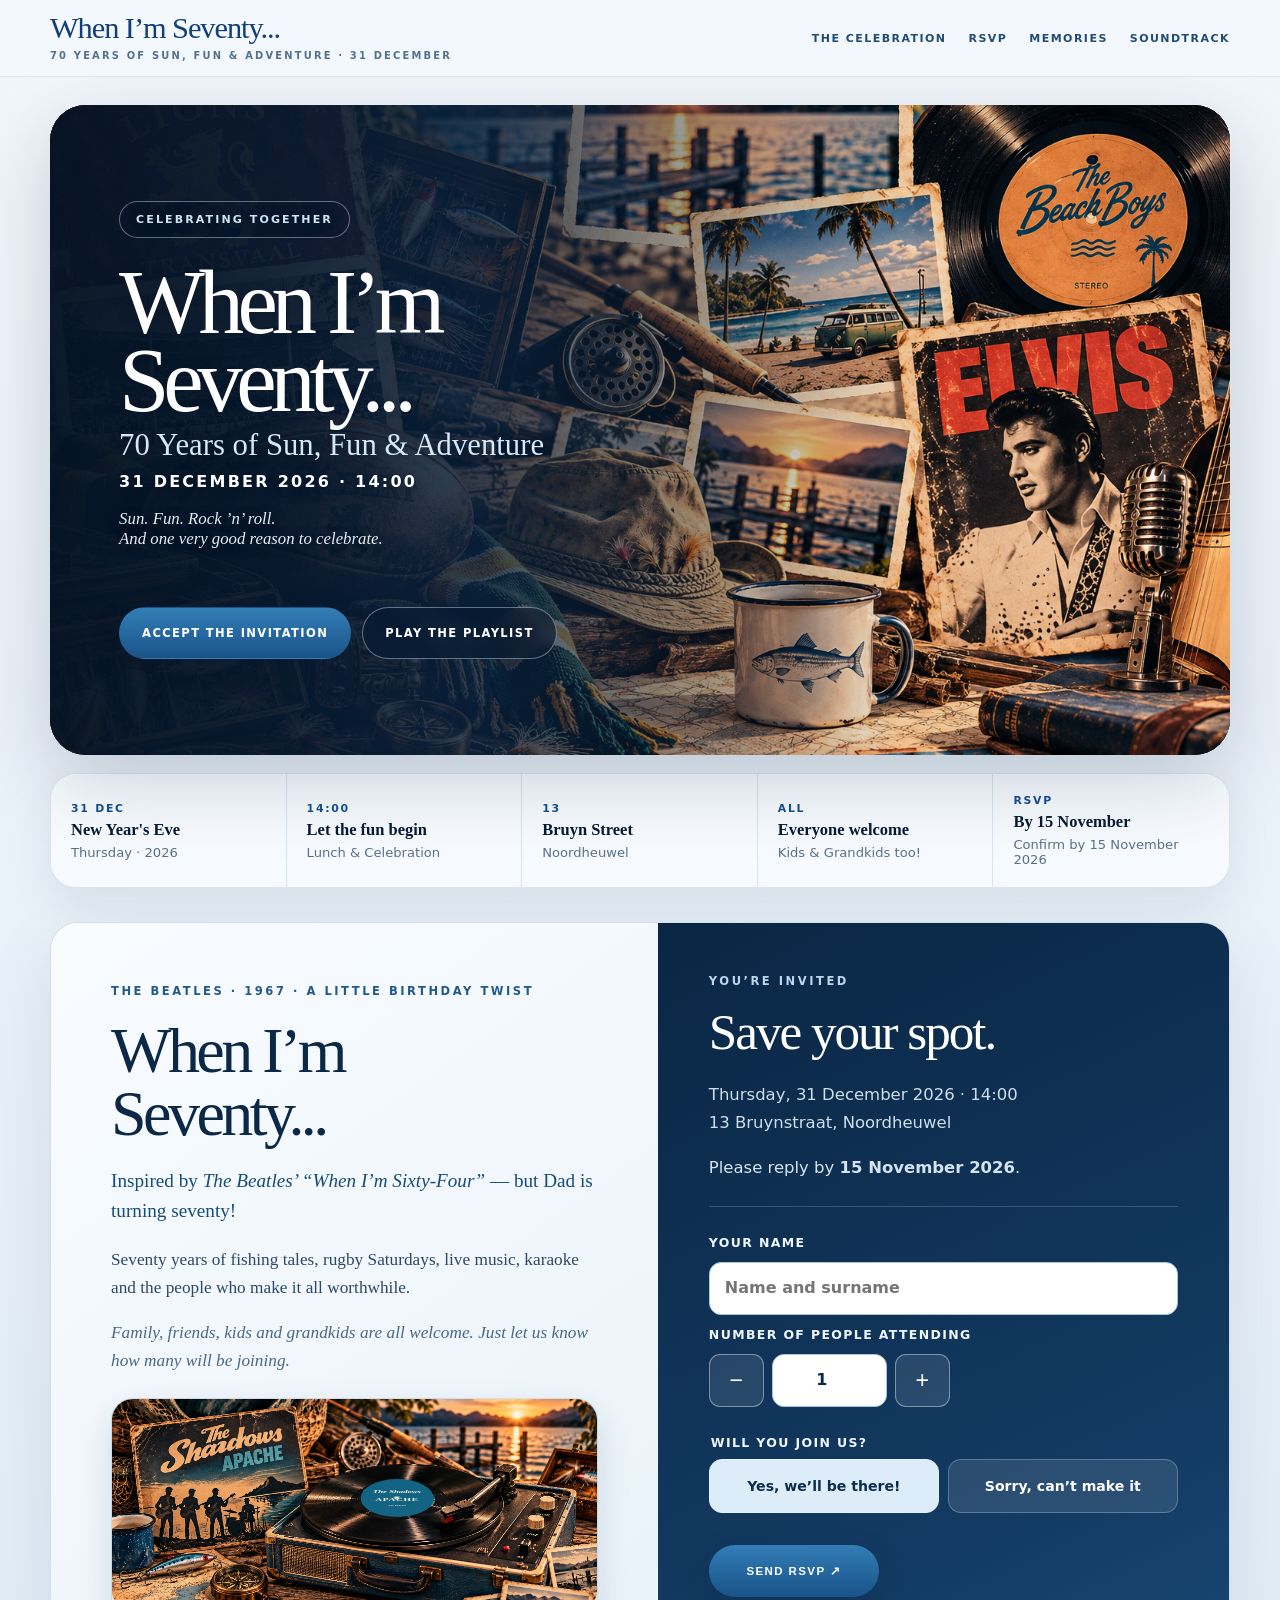
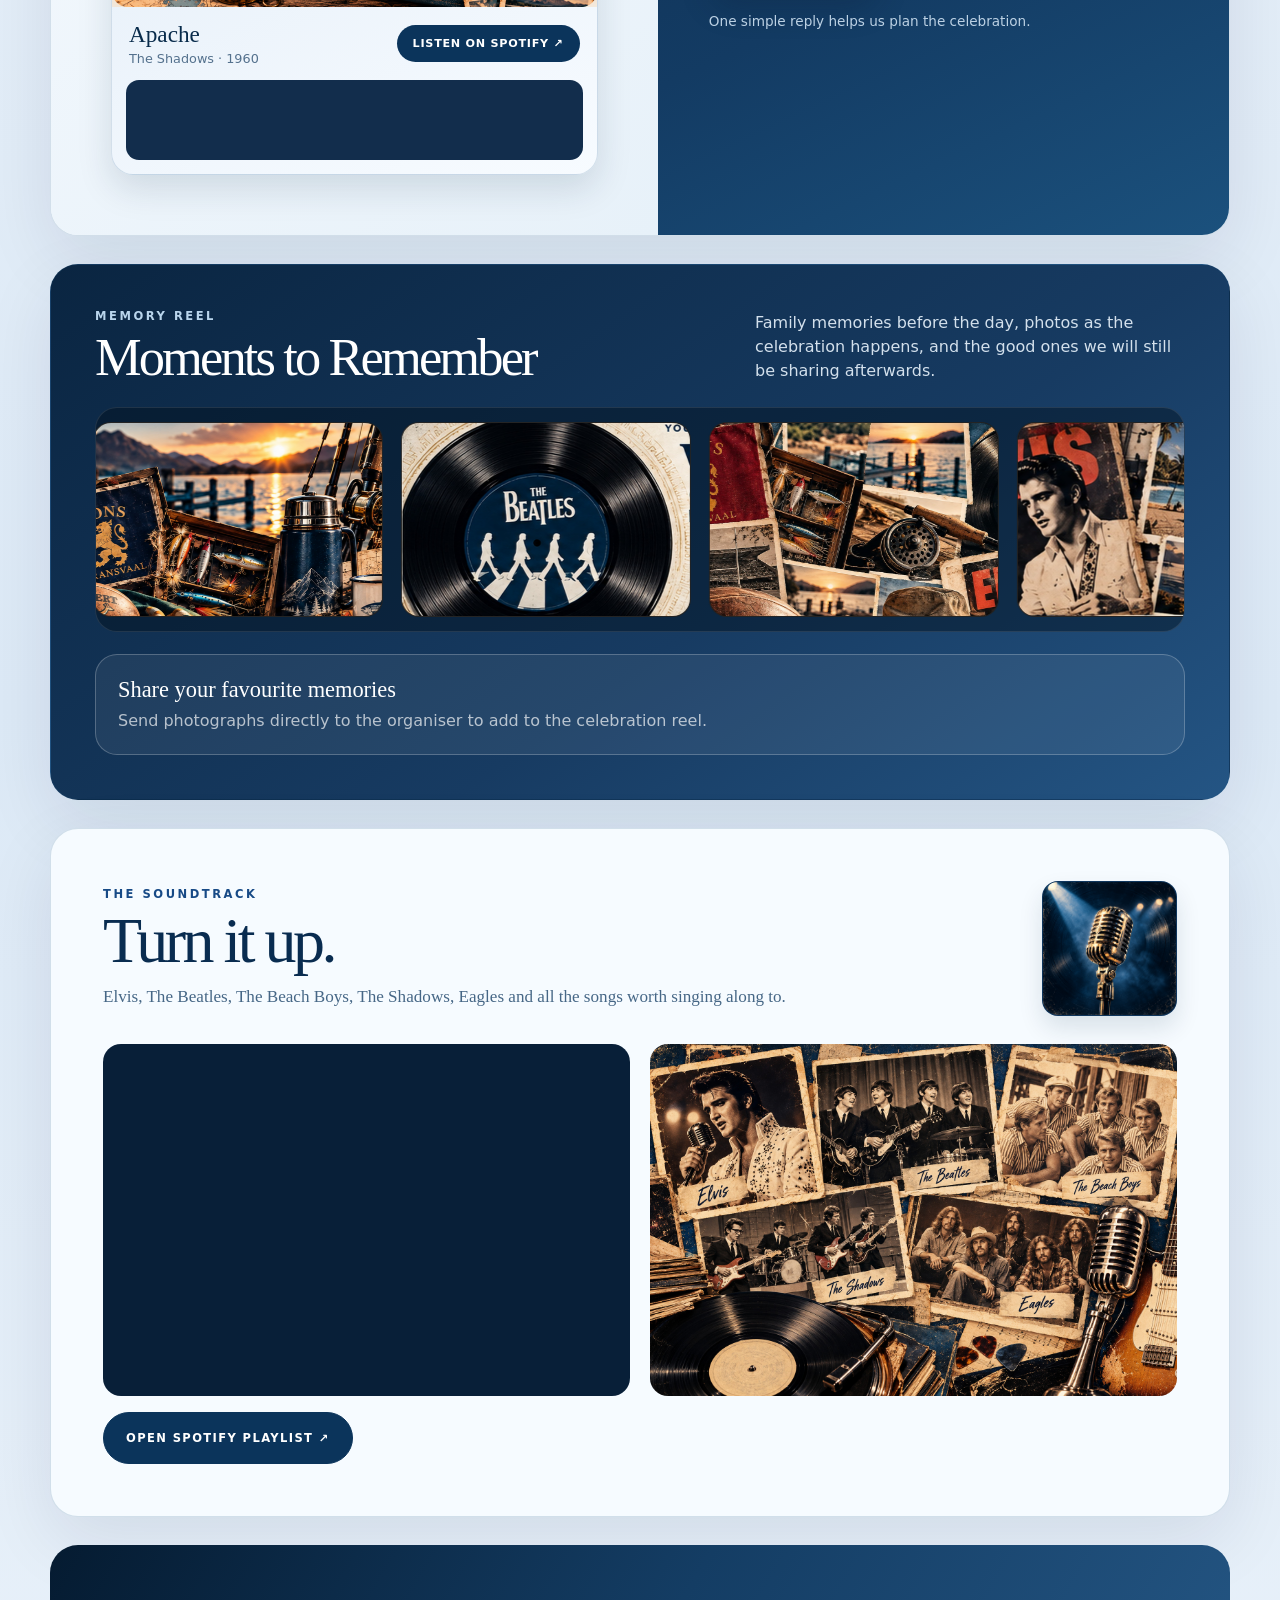
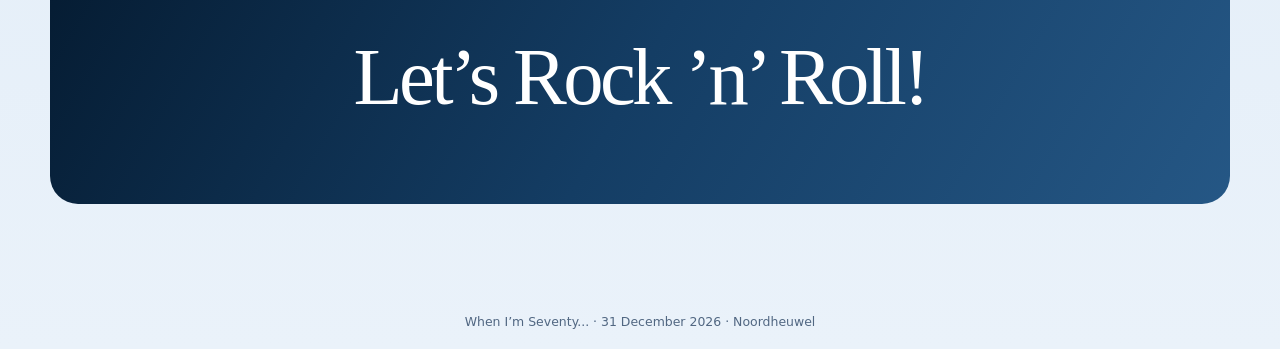
==== commit e16fabcf: "Add files via upload" ====
--- a/preview.html
+++ b/preview.html
@@ -1009,7 +1009,7 @@
 <style id="v23-visible-hero-shadows-playback">
 /* Preserve every edge of the approved montage while filling the frame with a subtle blurred echo. */
 .hero-visual{background:#081e35!important;isolation:isolate!important}
-.hero-visual::before{content:"";position:absolute;inset:-32px;background:url('assets/hero-memory-collage.png') center/cover no-repeat;filter:blur(24px) brightness(.48);z-index:0}
+.hero-visual::before{content:"";position:absolute;inset:-32px;background:url('assets/hero-memory-collage-full.jpg') center/cover no-repeat;filter:blur(24px) brightness(.48);z-index:0}
 .hero-visual>img{position:relative!important;z-index:1!important;display:block!important;max-width:100%!important;width:100%!important;height:100%!important;transform:none!important;object-fit:contain!important;object-position:center!important;filter:none!important}
 .shadows-turntable{margin-top:24px;background:linear-gradient(155deg,#e4eef8,#f7fbff);border:1px solid rgba(29,82,131,.16);border-radius:22px;overflow:hidden;box-shadow:0 14px 35px rgba(11,35,61,.13)}
 .shadows-cover{position:relative;isolation:isolate;background:#123c60}
@@ -1031,6 +1031,115 @@
 @media(max-width:620px){.shadows-listen{flex-direction:column;align-items:flex-start}.shadows-playlink{width:100%;text-align:center}.shadows-track{height:80px}}
 @media(prefers-reduced-motion:reduce){.shadows-spinning-label{animation:none!important}}
 </style>
+
+<style id="v24-full-bleed-hero-music-artists">
+/* Only layout changes requested: a full-bleed hero and a full-bleed soundtrack illustration. */
+.hero{
+  position:relative!important;
+  display:flex!important;
+  align-items:center!important;
+  min-height:650px!important;
+  isolation:isolate;
+  background:#071b33!important;
+  overflow:hidden;
+}
+.hero-visual{
+  position:absolute!important;
+  inset:0!important;
+  width:100%!important;
+  height:100%!important;
+  min-height:0!important;
+  max-height:none!important;
+  aspect-ratio:auto!important;
+  z-index:0!important;
+  overflow:hidden!important;
+  background:#071b33!important;
+}
+.hero-visual>img{
+  display:block!important;
+  width:100%!important;
+  height:100%!important;
+  max-height:none!important;
+  object-fit:cover!important;
+  object-position:52% 52%!important;
+  transform:none!important;
+  filter:none!important;
+}
+.hero::before{
+  content:"";
+  position:absolute;
+  inset:0;
+  z-index:1;
+  pointer-events:none;
+  background:linear-gradient(90deg,
+   rgba(5,20,37,.97) 0%,
+   rgba(6,25,47,.94) 18%,
+   rgba(9,34,62,.84) 36%,
+   rgba(10,35,63,.48) 51%,
+   rgba(7,27,51,.06) 72%,
+   rgba(7,27,51,0) 100%);
+}
+.hero-copy{
+  width:min(65%,760px)!important;
+  min-width:0!important;
+  min-height:650px!important;
+  z-index:2!important;
+  position:relative!important;
+  padding:58px clamp(38px,5.4vw,82px)!important;
+  background:transparent!important;
+  align-items:flex-start!important;
+  justify-content:center!important;
+  text-align:left!important;
+  color:#fff!important;
+  text-shadow:0 2px 16px rgba(2,15,30,.40);
+}
+.hero h1{color:#fff!important;max-width:670px}
+.hero-sub{color:#d4e9fb!important;text-shadow:0 2px 12px rgba(1,15,29,.65)}
+.hero-date{color:#fff!important}
+.hero-tagline{color:#e6edf6!important}
+.hero-kicker{color:#cde4f6!important;border-color:rgba(227,242,255,.4)!important;background:rgba(3,22,43,.22)}
+.hero-copy .button-row{display:flex!important;flex-wrap:wrap!important;max-width:650px!important;gap:11px!important;margin-top:28px!important;width:auto!important}
+.hero-copy .button{width:auto!important;white-space:nowrap;text-shadow:none}
+.hero-copy .button.secondary{background:rgba(7,27,51,.66)!important;border:1px solid rgba(234,246,255,.4)!important;color:#fff!important;backdrop-filter:blur(6px)}
+/* Fill the full artists card: do not letterbox the image. */
+.spotify-layout{grid-template-columns:1fr 1fr!important;align-items:stretch!important}
+.elvis-music-photo{
+  width:100%!important;
+  height:352px!important;
+  padding:0!important;
+  margin:0!important;
+  display:block!important;
+  object-fit:cover!important;
+  object-position:center!important;
+  background:#071b33!important;
+  border-radius:18px;
+  filter:none!important;
+}
+@media (max-width:960px){
+ .hero{min-height:670px!important;display:block!important}
+ .hero-visual{aspect-ratio:auto!important;height:100%!important;min-height:0!important}
+ .hero-visual>img{object-fit:cover!important;object-position:62% center!important}
+ .hero::before{background:linear-gradient(180deg,
+    rgba(5,20,37,.95) 0%,rgba(6,24,45,.93) 19%,rgba(6,24,45,.79) 44%,
+    rgba(6,24,45,.34) 72%,rgba(6,24,45,.12) 100%)}
+ .hero-copy{width:100%!important;min-height:0!important;padding:46px 38px 300px!important}
+ .spotify-layout{grid-template-columns:1fr!important}
+ .elvis-music-photo{height:auto!important;aspect-ratio:1.5;object-fit:cover!important}
+}
+@media (max-width:620px){
+ .hero{min-height:710px!important;border-radius:24px!important;margin-top:10px!important}
+ .hero-visual{height:100%!important;aspect-ratio:auto!important}
+ .hero-visual>img{object-position:63% center!important}
+ .hero-copy{padding:32px 23px 280px!important;align-items:flex-start!important;text-align:left!important}
+ .hero h1{font-size:clamp(3.7rem,15.5vw,5.3rem)!important;line-height:.86!important;margin:20px 0 13px!important}
+ .hero-sub{font-size:1.35rem!important;line-height:1.18!important}
+ .hero-date{font-size:.72rem!important;letter-spacing:.09em!important}
+ .hero-tagline{margin-top:18px!important;font-size:.96rem!important}
+ .hero-copy .button-row{display:grid!important;grid-template-columns:1fr!important;width:100%!important;margin-top:22px!important}
+ .hero-copy .button{width:100%!important;min-height:48px!important}
+ .elvis-music-photo{height:auto!important;aspect-ratio:1.5}
+}
+</style>
 </head>
 <body>
 <nav class="nav">
@@ -1049,7 +1158,7 @@
 <p class="hero-tagline">Sun. Fun. Rock ’n’ roll.<br/><span>And one very good reason to celebrate.</span></p>
 <div class="button-row"><a class="button primary" href="#rsvp">Accept the invitation</a><a class="button secondary" href="#soundtrack">Play the playlist</a></div>
 </div>
-<div class="hero-visual"><img alt="Vintage collage of rugby, fishing, Beach Boys music, Elvis, and family memories by the water" decoding="async" fetchpriority="high" src="assets/hero-memory-collage.png"/></div>
+<div class="hero-visual"><img alt="Vintage collage of rugby, fishing, Beach Boys music, Elvis, and family memories by the water" decoding="async" fetchpriority="high" src="assets/hero-memory-collage-full.jpg"/></div>
 </header>
 <section aria-label="Celebration details" class="quick-summary" id="road"><div class="quickbar"><div class="quick-item"><b>31 DEC</b><strong>New Year's Eve</strong><em>Thursday · 2026</em></div><div class="quick-item"><b>14:00</b><strong>Let the fun begin</strong><em>Lunch &amp; Celebration</em></div><div class="quick-item"><b>13</b><strong>Bruyn Street</strong><em>Noordheuwel</em></div><div class="quick-item"><b>ALL</b><strong>Everyone welcome</strong><em>Kids & Grandkids too!</em></div><div class="quick-item"><b>RSVP</b><strong>By 15 November</strong><em>Confirm by 15 November 2026</em></div></div></section>
 <main>
@@ -1107,7 +1216,7 @@
 <section class="section" id="soundtrack">
   <div class="card soundtrack-revised">
     <div class="soundtrack-head">
-      <div><div class="kicker">The soundtrack</div><h2 class="section-title">Turn it up.</h2><p class="section-intro">Elvis, The Beatles, The Beach Boys and all the songs worth singing along to.</p></div>
+      <div><div class="kicker">The soundtrack</div><h2 class="section-title">Turn it up.</h2><p class="section-intro">Elvis, The Beatles, The Beach Boys, The Shadows, Eagles and all the songs worth singing along to.</p></div>
       <img src="assets/karaoke-mic-blue.png" class="music-vinyl" alt="Vintage blue karaoke microphone artwork" loading="lazy"/>
     </div>
     <div class="spotify-layout">
@@ -1115,7 +1224,7 @@
         <iframe src="https://open.spotify.com/embed/playlist/0K93afeWZDNAKaFpOeS1Pa?utm_source=generator" title="Birthday playlist on Spotify" loading="lazy" allow="autoplay; clipboard-write; encrypted-media; fullscreen; picture-in-picture"></iframe>
         <a class="button secondary" href="https://open.spotify.com/playlist/0K93afeWZDNAKaFpOeS1Pa" target="_blank" rel="noopener noreferrer">Open Spotify playlist ↗</a>
       </div>
-      <img src="assets/elvis-music.jpg" class="elvis-music-photo" loading="lazy" alt="Elvis-era rock and roll collage, retro microphone and classic beach holiday photographs"/>
+      <img src="assets/artists-elvis-beatles-beach-boys-shadows-eagles.jpg" class="elvis-music-photo" loading="lazy" alt="Vintage collage of Elvis, the Beatles, Beach Boys, Shadows, Eagles and rock and roll memorabilia"/>
     </div>
   </div>
 </section>
@@ -1187,7 +1296,7 @@
   if(event.origin!=='https://script.google.com' && event.origin!=='https://script.googleusercontent.com' && !event.origin.endsWith('.googleusercontent.com'))return;
   if(!event.data || event.data.type!=='birthday-rsvp')return;
   document.getElementById('rsvpSubmit').disabled=false;
-  status.textContent=event.data.ok?'Thank you! Your RSVP has been recorded.':'Sorry, your reply could not be saved. Please try again.';
+  status.textContent=event.data.ok?'Thank you! Your RSVP has been recorded.':(event.data.message||'Sorry, your reply could not be saved. Please try again.');
   if(event.data.ok){form.reset();count.disabled=false; document.querySelector('.people-field').classList.remove('not-attending');}
 });
 </script></body>
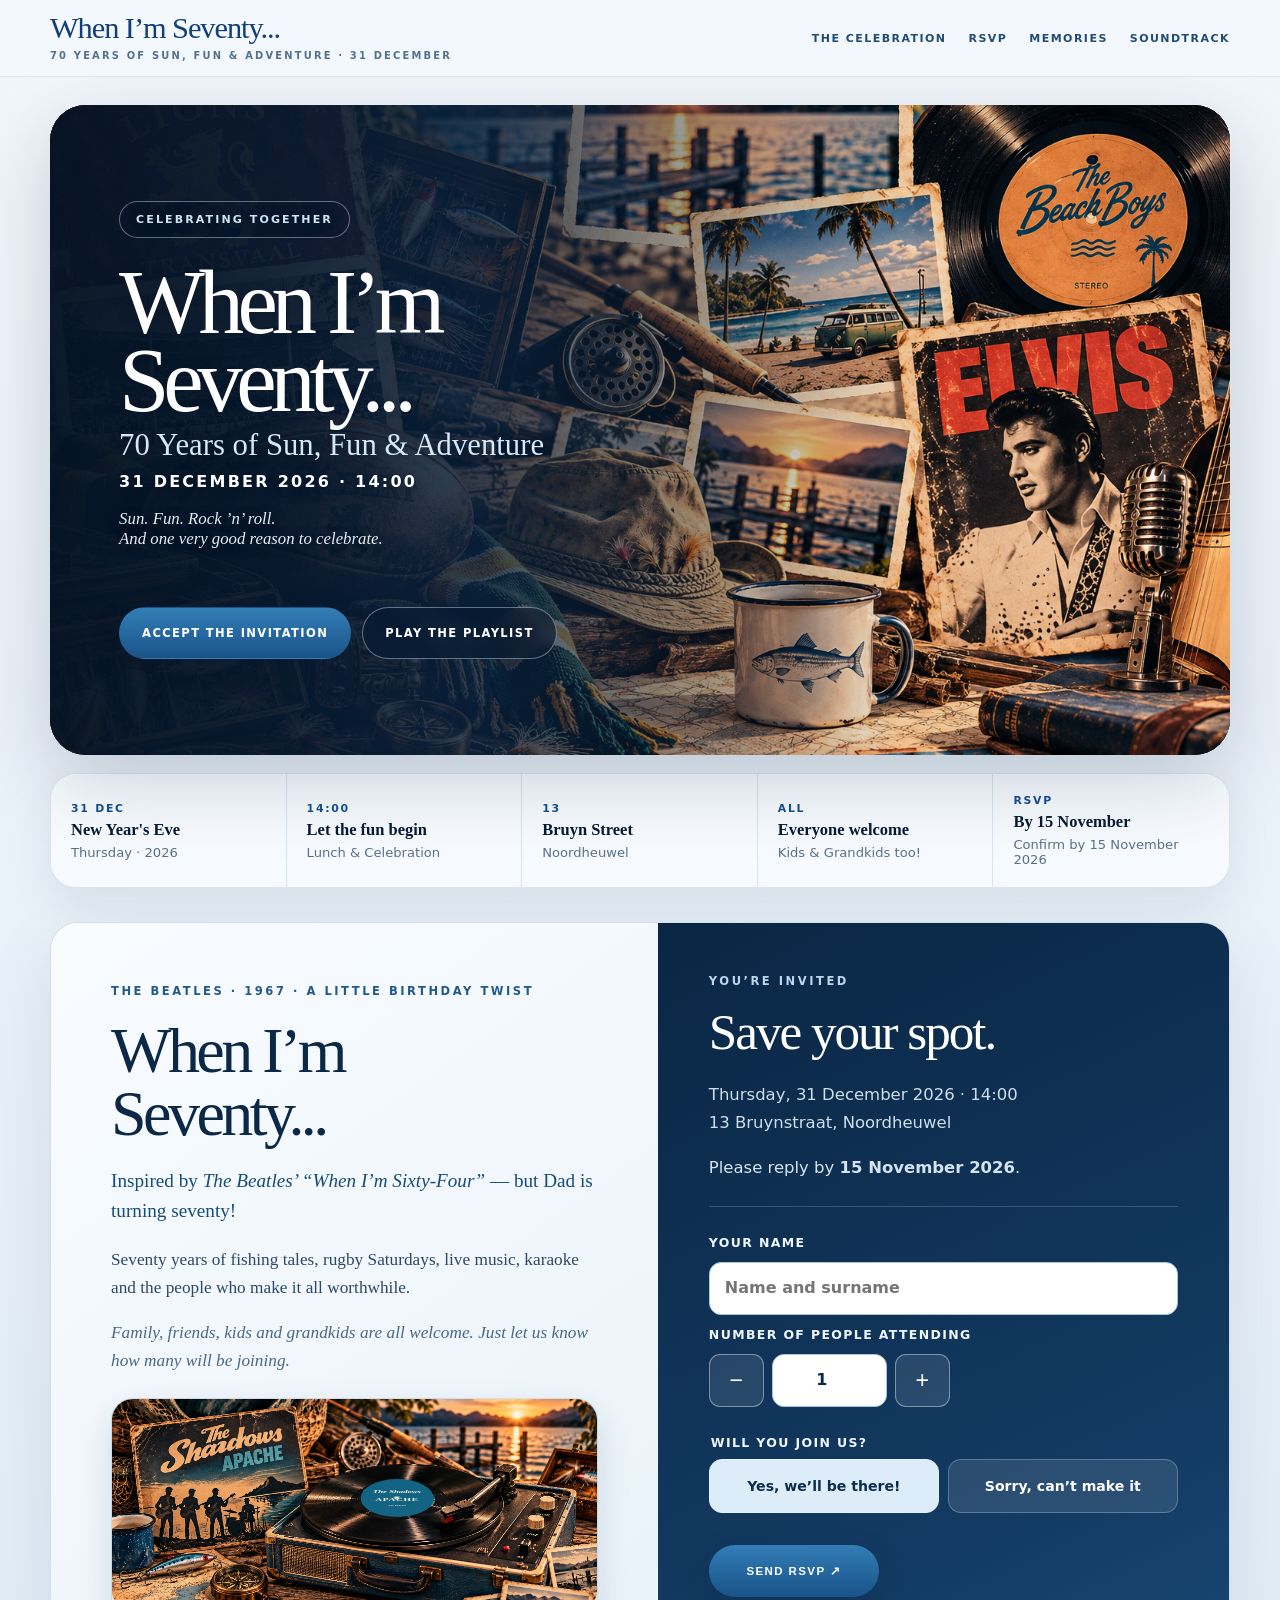
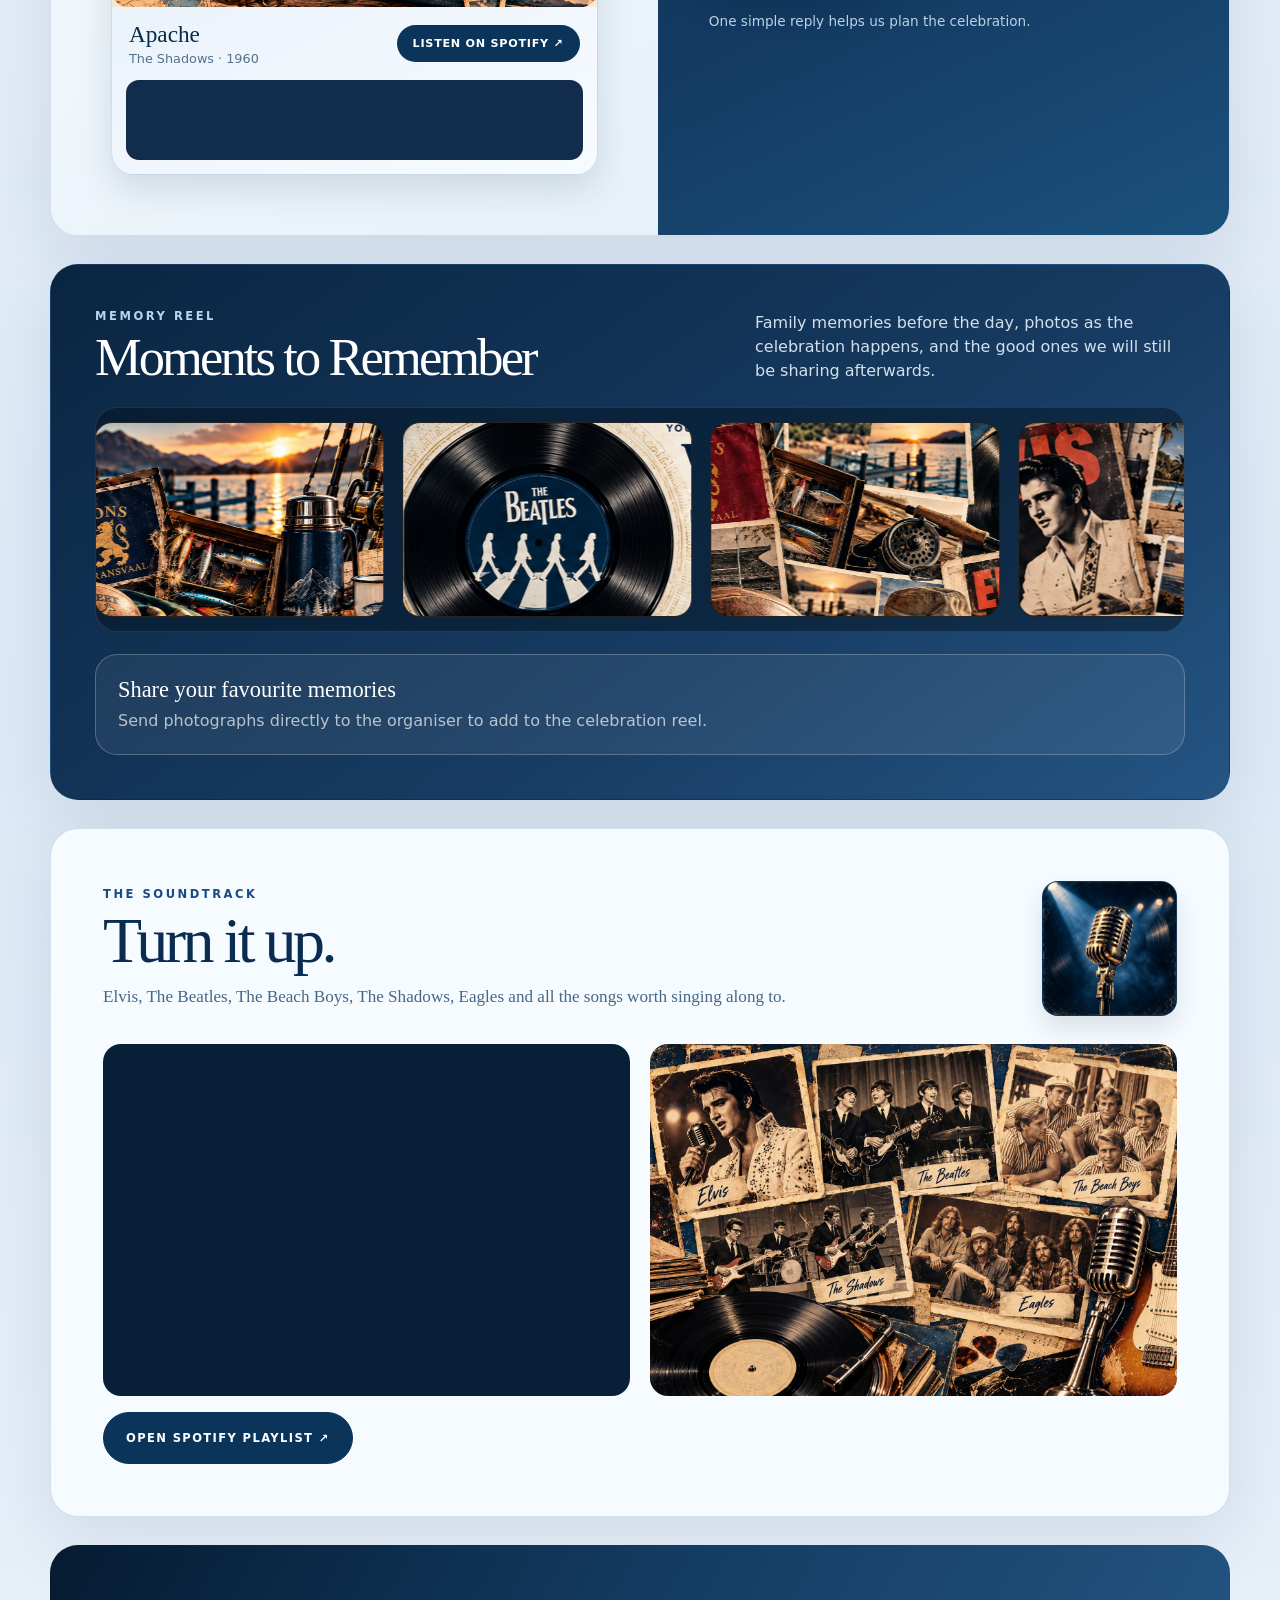
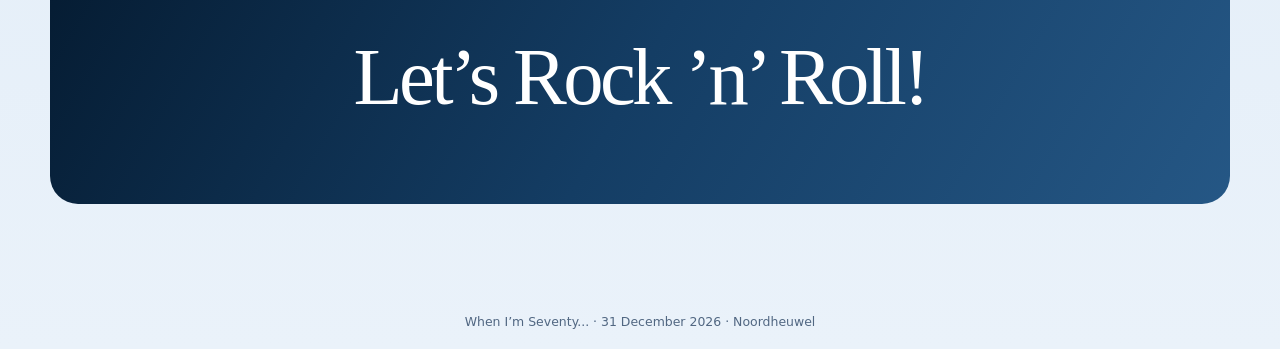
==== commit 2acb961e: "Add files via upload" ====
--- a/preview.html
+++ b/preview.html
@@ -1264,13 +1264,14 @@
 });
 </script>
 <script>
-// Connect your deployed private Google Sheets Apps Script URL before inviting guests.
-const RSVP_SCRIPT_URL = 'PASTE_YOUR_GOOGLE_APPS_SCRIPT_EXEC_URL_HERE';
+// Live Google Apps Script endpoint linked to the birthday RSVP spreadsheet.
+const RSVP_SCRIPT_URL = 'https://script.google.com/macros/s/AKfycbzV8ApftHEJ8ND0d4d7IdcNDDdjrQOY9rWMBiLVjWDLj8DA9xR1llLQy0mQKTwr3oyNGw/exec';
 const form = document.getElementById('rsvpForm');
 const status = document.getElementById('rsvpStatus');
 const count = document.getElementById('guestCount');
 const radios = [...document.querySelectorAll('input[name="response"]')];
 const isGoing = () => form.querySelector('input[name="response"]:checked').value === 'Yes';
+let rsvpTimeout = null;
 const setCount = n => {count.value = Math.max(1,Math.min(50,Math.trunc(Number(n)||1)));};
 document.getElementById('countMinus').addEventListener('click',()=>setCount(Number(count.value)-1));
 document.getElementById('countPlus').addEventListener('click',()=>setCount(Number(count.value)+1));
@@ -1279,7 +1280,7 @@
 form.addEventListener('submit',event=>{
   if(!RSVP_SCRIPT_URL.startsWith('https://script.google.com/macros/s/')){
     event.preventDefault();
-    status.textContent='RSVPs are not open yet. The organiser is connecting the guest list.';
+    status.textContent='RSVP service is not connected. Please contact the organiser.';
     status.classList.add('notice');
     return;
   }
@@ -1291,10 +1292,13 @@
   form.action=RSVP_SCRIPT_URL;
   document.getElementById('rsvpSubmit').disabled=true;
   status.textContent='Submitting your RSVP…';
+  clearTimeout(rsvpTimeout);
+  rsvpTimeout=setTimeout(()=>{document.getElementById('rsvpSubmit').disabled=false; status.textContent='We could not confirm receipt. Please check with the organiser before resubmitting.';},20000);
 });
 window.addEventListener('message',event=>{
   if(event.origin!=='https://script.google.com' && event.origin!=='https://script.googleusercontent.com' && !event.origin.endsWith('.googleusercontent.com'))return;
   if(!event.data || event.data.type!=='birthday-rsvp')return;
+  clearTimeout(rsvpTimeout);
   document.getElementById('rsvpSubmit').disabled=false;
   status.textContent=event.data.ok?'Thank you! Your RSVP has been recorded.':(event.data.message||'Sorry, your reply could not be saved. Please try again.');
   if(event.data.ok){form.reset();count.disabled=false; document.querySelector('.people-field').classList.remove('not-attending');}
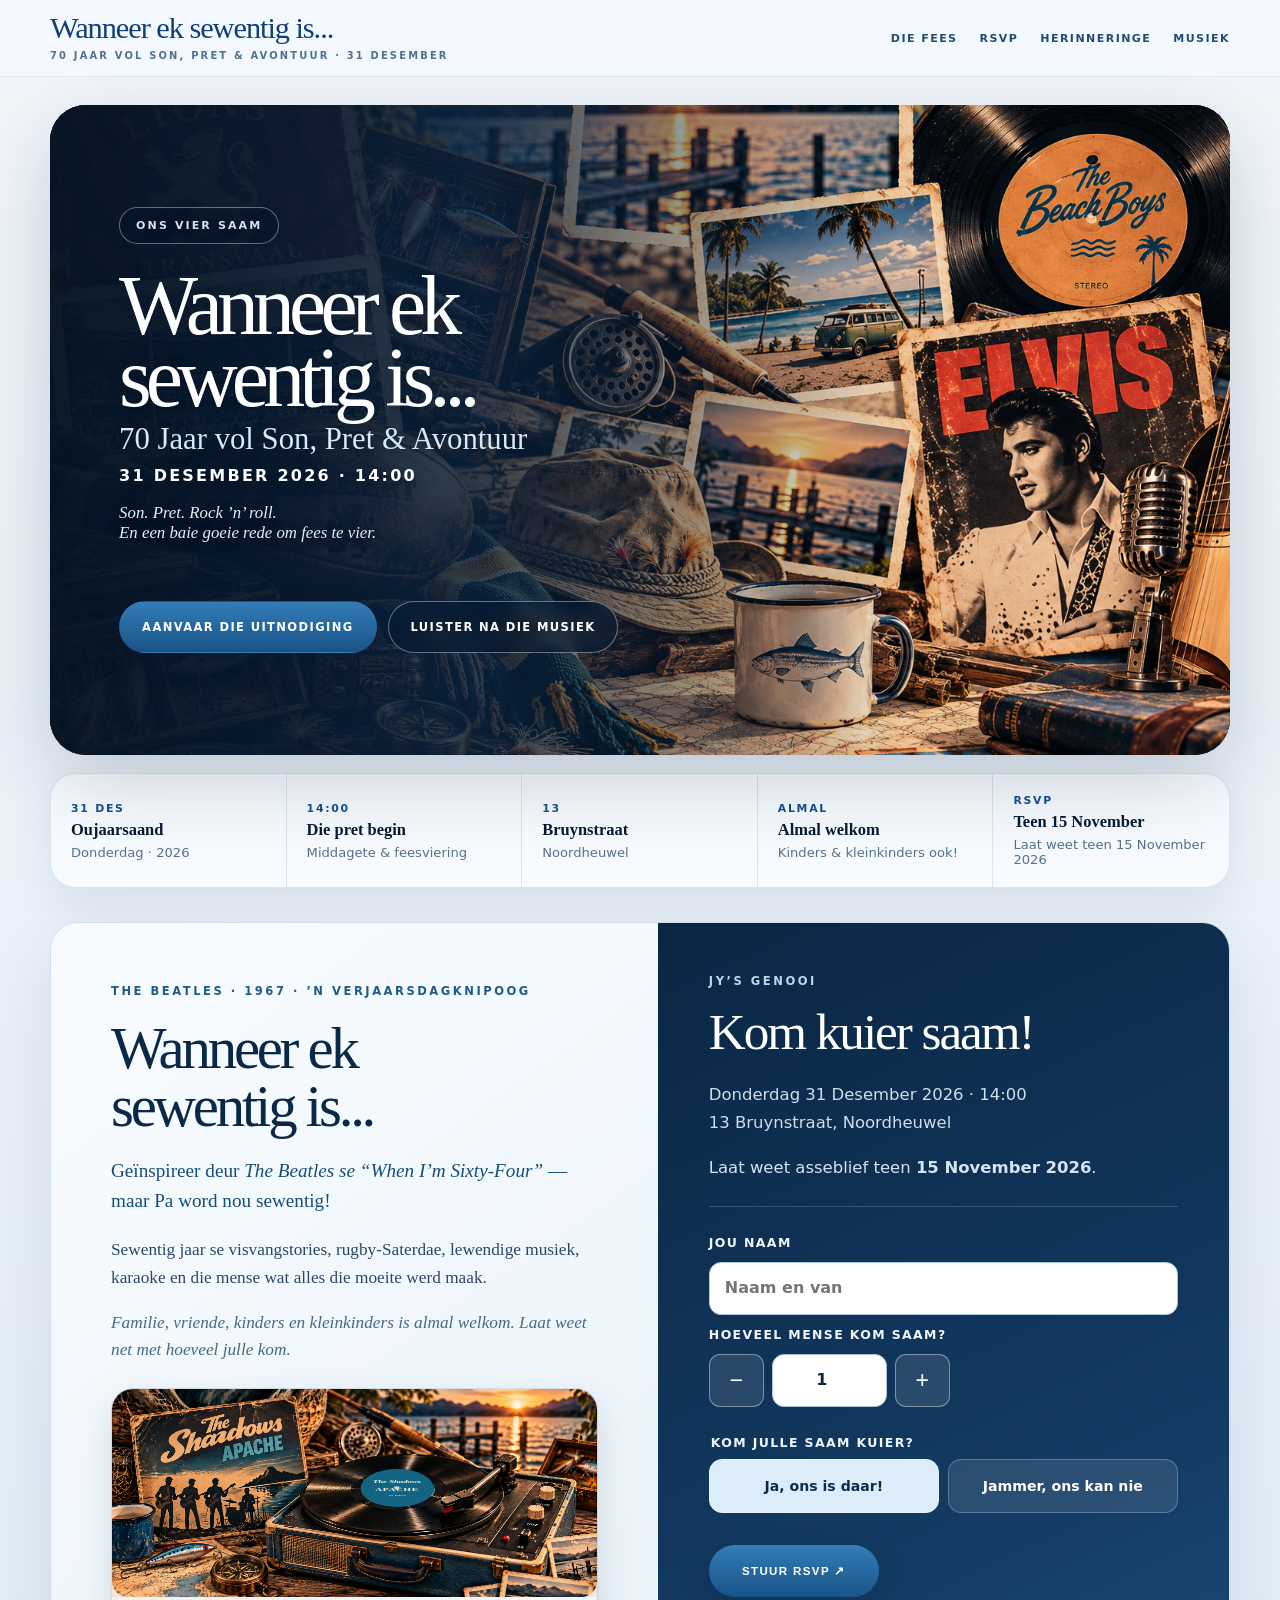
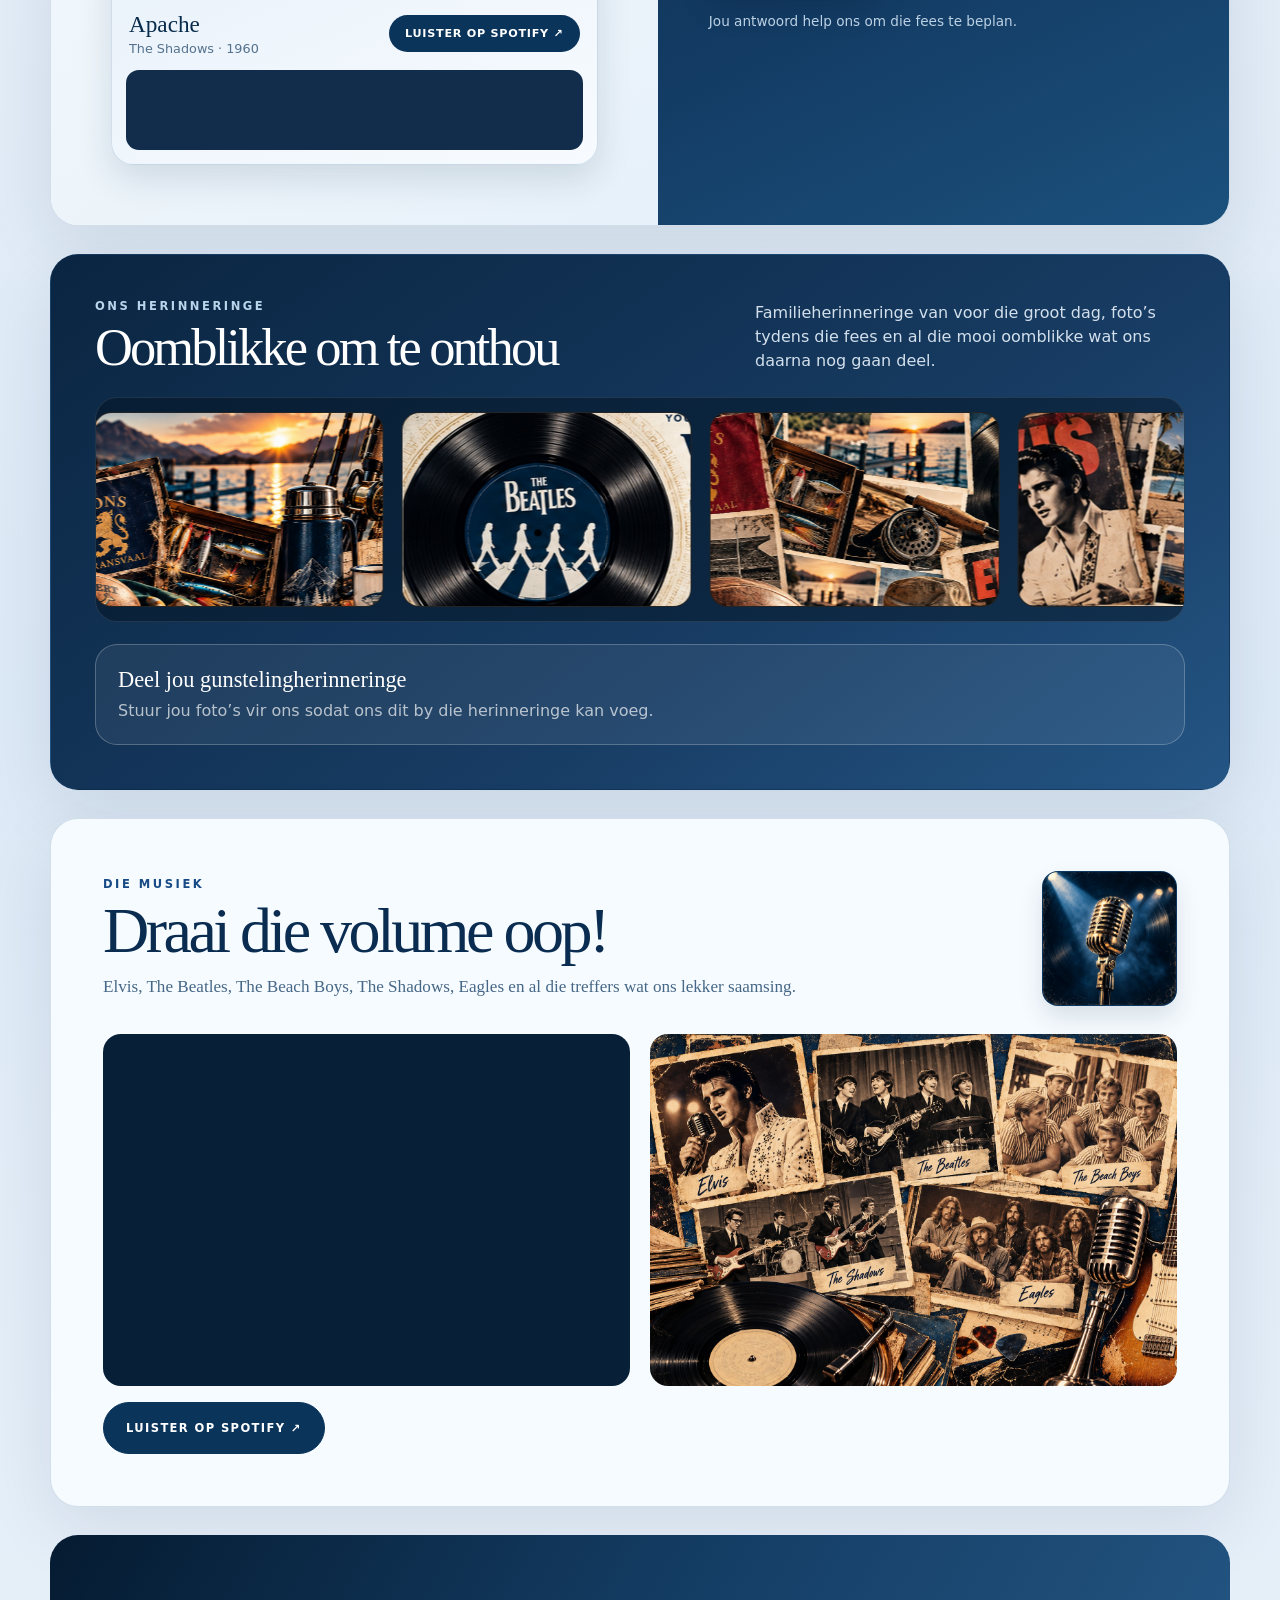
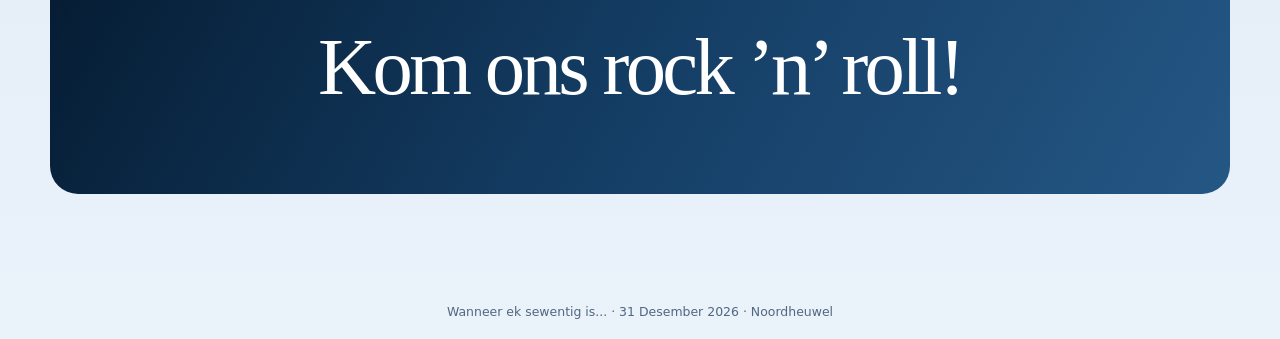
==== commit c8b7dfbe: "Add files via upload" ====
--- a/preview.html
+++ b/preview.html
@@ -1,12 +1,12 @@
 <!DOCTYPE html>
 
-<html lang="en">
+<html lang="af">
 <head>
 <meta charset="utf-8"/>
 <meta content="width=device-width,initial-scale=1" name="viewport"/>
 <meta content="#071b33" name="theme-color"/>
-<title>When I'm Seventy... | 31 December 2026</title>
-<meta content="A 70th birthday celebration of fishing, rugby, karaoke and family. New Year’s Eve 2026, Noordheuwel. RSVP by 15 November." name="description"/>
+<title>Wanneer ek sewentig is... | 31 Desember 2026</title>
+<meta content="Kom vier Pa se 70ste verjaardag met visvang, rugby, karaoke en familie. Oujaarsaand 2026 in Noordheuwel. Laat weet teen 15 November." name="description"/>
 <style>
 :root{
   --cream:#f5efe4;
@@ -1140,97 +1140,104 @@
  .elvis-music-photo{height:auto!important;aspect-ratio:1.5}
 }
 </style>
+<style id="v20-afrikaans-typefit">
+/* Small language-specific heading adjustments; all artwork, layout and interactivity preserved. */
+.hero h1{font-size:clamp(3.6rem,6.55vw,6.85rem)!important;max-width:700px!important}
+.invitation-story .section-title{font-size:clamp(2.75rem,4.6vw,5.2rem)!important}
+@media(max-width:960px){.hero h1{font-size:clamp(3.2rem,8.5vw,5.1rem)!important}}
+@media(max-width:620px){.hero h1{font-size:clamp(3.15rem,12.8vw,4.6rem)!important}.invitation-story .section-title{font-size:clamp(2.75rem,11vw,3.3rem)!important}}
+</style>
 </head>
 <body>
 <nav class="nav">
 <div class="nav-inner">
-<div class="brand">When I’m Seventy...<small>70 Years of Sun, Fun &amp; Adventure · 31 December</small></div>
-<div class="nav-links"><a href="#road">The Celebration</a><a href="#rsvp">RSVP</a><a href="#memories">Memories</a><a href="#soundtrack">Soundtrack</a></div>
+<div class="brand">Wanneer ek sewentig is...<small>70 Jaar vol Son, Pret &amp; Avontuur · 31 Desember</small></div>
+<div class="nav-links"><a href="#road">Die fees</a><a href="#rsvp">RSVP</a><a href="#memories">Herinneringe</a><a href="#soundtrack">Musiek</a></div>
 </div>
 </nav>
 <header class="hero">
 <div class="hero-copy">
-<div class="hero-kicker">Celebrating together</div>
-<h1>When I’m<br/>Seventy...</h1>
-<p class="hero-sub">70 Years of Sun, Fun &amp; Adventure</p>
-<span class="hero-date">31 December 2026 · 14:00</span>
-
-<p class="hero-tagline">Sun. Fun. Rock ’n’ roll.<br/><span>And one very good reason to celebrate.</span></p>
-<div class="button-row"><a class="button primary" href="#rsvp">Accept the invitation</a><a class="button secondary" href="#soundtrack">Play the playlist</a></div>
+<div class="hero-kicker">Ons vier saam</div>
+<h1>Wanneer ek<br/>sewentig is...</h1>
+<p class="hero-sub">70 Jaar vol Son, Pret &amp; Avontuur</p>
+<span class="hero-date">31 Desember 2026 · 14:00</span>
+
+<p class="hero-tagline">Son. Pret. Rock ’n’ roll.<br/><span>En een baie goeie rede om fees te vier.</span></p>
+<div class="button-row"><a class="button primary" href="#rsvp">Aanvaar die uitnodiging</a><a class="button secondary" href="#soundtrack">Luister na die musiek</a></div>
 </div>
-<div class="hero-visual"><img alt="Vintage collage of rugby, fishing, Beach Boys music, Elvis, and family memories by the water" decoding="async" fetchpriority="high" src="assets/hero-memory-collage-full.jpg"/></div>
+<div class="hero-visual"><img alt="Vintage collage van rugby, visvang, The Beach Boys, Elvis en herinneringe langs die water" decoding="async" fetchpriority="high" src="assets/hero-memory-collage-full.jpg"/></div>
 </header>
-<section aria-label="Celebration details" class="quick-summary" id="road"><div class="quickbar"><div class="quick-item"><b>31 DEC</b><strong>New Year's Eve</strong><em>Thursday · 2026</em></div><div class="quick-item"><b>14:00</b><strong>Let the fun begin</strong><em>Lunch &amp; Celebration</em></div><div class="quick-item"><b>13</b><strong>Bruyn Street</strong><em>Noordheuwel</em></div><div class="quick-item"><b>ALL</b><strong>Everyone welcome</strong><em>Kids & Grandkids too!</em></div><div class="quick-item"><b>RSVP</b><strong>By 15 November</strong><em>Confirm by 15 November 2026</em></div></div></section>
+<section aria-label="Besonderhede van die fees" class="quick-summary" id="road"><div class="quickbar"><div class="quick-item"><b>31 DES</b><strong>Oujaarsaand</strong><em>Donderdag · 2026</em></div><div class="quick-item"><b>14:00</b><strong>Die pret begin</strong><em>Middagete &amp; feesviering</em></div><div class="quick-item"><b>13</b><strong>Bruynstraat</strong><em>Noordheuwel</em></div><div class="quick-item"><b>ALMAL</b><strong>Almal welkom</strong><em>Kinders &amp; kleinkinders ook!</em></div><div class="quick-item"><b>RSVP</b><strong>Teen 15 November</strong><em>Laat weet teen 15 November 2026</em></div></div></section>
 <main>
 <section class="section combined-invite" id="rsvp">
  <div class="card invitation-panel">
   <div class="invitation-story">
-   <div class="kicker">The Beatles · 1967 · A little birthday twist</div>
-   <h2 class="section-title">When I’m<br/>Seventy...</h2>
-   <p class="intro-verse">Inspired by <em>The Beatles’ “When I’m Sixty-Four”</em> — but Dad is turning seventy!</p>
-   <p>Seventy years of fishing tales, rugby Saturdays, live music, karaoke and the people who make it all worthwhile.</p>
-   <p class="invite-note">Family, friends, kids and grandkids are all welcome. Just let us know how many will be joining.</p>
-   <div class="shadows-turntable" aria-label="Spinning Shadows Apache vinyl record with Spotify playback">
+   <div class="kicker">The Beatles · 1967 · ’n Verjaarsdagknipoog</div>
+   <h2 class="section-title">Wanneer ek<br/>sewentig is...</h2>
+   <p class="intro-verse">Geïnspireer deur <em>The Beatles se “When I’m Sixty-Four”</em> — maar Pa word nou sewentig!</p>
+   <p>Sewentig jaar se visvangstories, rugby-Saterdae, lewendige musiek, karaoke en die mense wat alles die moeite werd maak.</p>
+   <p class="invite-note">Familie, vriende, kinders en kleinkinders is almal welkom. Laat weet net met hoeveel julle kom.</p>
+   <div class="shadows-turntable" aria-label="Draaiende vinielplaat van The Shadows se Apache, met Spotify-afspeelmoontlikheid">
   <div class="shadows-cover">
-    <img src="assets/vinyl-sunset-backdrop.png" alt="Vintage record player with The Shadows Apache sleeve, fishing tackle and sunset" loading="eager"/>
+    <img src="assets/vinyl-sunset-backdrop.png" alt="Vintage platespeler met The Shadows se Apache-omslag, visvanggerei en sonsondergang" loading="eager"/>
     <div class="shadows-label-perspective" aria-hidden="true"><div class="shadows-spinning-label"><span>The Shadows</span><b>Apache</b><i>45 RPM</i></div></div>
   </div>
   <div class="shadows-listen">
     <div class="shadows-copy"><strong>Apache</strong><span>The Shadows · 1960</span></div>
-    <a href="https://open.spotify.com/track/0E7Ehb8MIaV7ctdPJ2R4uv" target="_blank" rel="noopener noreferrer" class="shadows-playlink">Listen on Spotify ↗</a>
+    <a href="https://open.spotify.com/track/0E7Ehb8MIaV7ctdPJ2R4uv" target="_blank" rel="noopener noreferrer" class="shadows-playlink">Luister op Spotify ↗</a>
   </div>
-  <iframe class="shadows-track" src="https://open.spotify.com/embed/track/0E7Ehb8MIaV7ctdPJ2R4uv?utm_source=generator" title="Play Apache by The Shadows" allow="autoplay; clipboard-write; encrypted-media; fullscreen; picture-in-picture" loading="lazy"></iframe>
+  <iframe class="shadows-track" src="https://open.spotify.com/embed/track/0E7Ehb8MIaV7ctdPJ2R4uv?utm_source=generator" title="Luister na Apache deur The Shadows" allow="autoplay; clipboard-write; encrypted-media; fullscreen; picture-in-picture" loading="lazy"></iframe>
 </div>
   </div>
   <div class="rsvp-panel">
-    <div class="kicker">You’re invited</div>
-    <h3>Save your spot.</h3>
-    <p>Thursday, 31 December 2026 · 14:00<br/>13 Bruynstraat, Noordheuwel</p>
-    <p class="reply-date">Please reply by <strong>15 November 2026</strong>.</p>
+    <div class="kicker">Jy’s genooi</div>
+    <h3>Kom kuier saam!</h3>
+    <p>Donderdag 31 Desember 2026 · 14:00<br/>13 Bruynstraat, Noordheuwel</p>
+    <p class="reply-date">Laat weet asseblief teen <strong>15 November 2026</strong>.</p>
     <form id="rsvpForm" class="easy-rsvp" target="rsvpReceiver" method="POST">
-      <label for="guestName">Your name</label>
-      <input id="guestName" type="text" name="name" placeholder="Name and surname" maxlength="100" required autocomplete="name"/>
-      <label for="guestCount">Number of people attending</label>
-      <div class="people-field"><button type="button" id="countMinus" aria-label="One fewer person">−</button><input id="guestCount" name="people" type="number" value="1" min="1" max="50" inputmode="numeric" required/><button type="button" id="countPlus" aria-label="One more person">+</button></div>
-      <fieldset class="attendance-field"><legend>Will you join us?</legend>
-        <label class="attendance-option"><input type="radio" name="response" value="Yes" checked/><span>Yes, we’ll be there!</span></label>
-        <label class="attendance-option"><input type="radio" name="response" value="No"/><span>Sorry, can’t make it</span></label>
+      <label for="guestName">Jou naam</label>
+      <input id="guestName" type="text" name="name" placeholder="Naam en van" maxlength="100" required autocomplete="name"/>
+      <label for="guestCount">Hoeveel mense kom saam?</label>
+      <div class="people-field"><button type="button" id="countMinus" aria-label="Een persoon minder">−</button><input id="guestCount" name="people" type="number" value="1" min="1" max="50" inputmode="numeric" required/><button type="button" id="countPlus" aria-label="Een persoon meer">+</button></div>
+      <fieldset class="attendance-field"><legend>Kom julle saam kuier?</legend>
+        <label class="attendance-option"><input type="radio" name="response" value="Yes" checked/><span>Ja, ons is daar!</span></label>
+        <label class="attendance-option"><input type="radio" name="response" value="No"/><span>Jammer, ons kan nie</span></label>
       </fieldset>
-      <button class="button primary send-rsvp" id="rsvpSubmit" type="submit">Send RSVP ↗</button>
-      <p class="rsvp-status" id="rsvpStatus" role="status" aria-live="polite">One simple reply helps us plan the celebration.</p>
+      <button class="button primary send-rsvp" id="rsvpSubmit" type="submit">Stuur RSVP ↗</button>
+      <p class="rsvp-status" id="rsvpStatus" role="status" aria-live="polite">Jou antwoord help ons om die fees te beplan.</p>
     </form>
-    <iframe name="rsvpReceiver" id="rsvpReceiver" title="RSVP receipt" hidden></iframe>
+    <iframe name="rsvpReceiver" id="rsvpReceiver" title="RSVP-ontvangsbewys" hidden></iframe>
   </div>
  </div>
 </section>
 <section class="section" id="memories">
 <div class="card memory-card">
 <div class="memory-top">
-<div><div class="kicker">Memory Reel</div><h2 class="section-title">Moments to Remember</h2></div>
-<p class="memory-copy">Family memories before the day, photos as the celebration happens, and the good ones we will still be sharing afterwards.</p>
+<div><div class="kicker">Ons herinneringe</div><h2 class="section-title">Oomblikke om te onthou</h2></div>
+<p class="memory-copy">Familieherinneringe van voor die groot dag, foto’s tydens die fees en al die mooi oomblikke wat ons daarna nog gaan deel.</p>
 </div>
 <div class="film-window"><div class="film-track" id="memoryTrack"></div></div>
-<div class="share-note"><div><h3>Share your favourite memories</h3><p>Send photographs directly to the organiser to add to the celebration reel.</p></div></div>
+<div class="share-note"><div><h3>Deel jou gunstelingherinneringe</h3><p>Stuur jou foto’s vir ons sodat ons dit by die herinneringe kan voeg.</p></div></div>
 </div>
 </section>
 <section class="section" id="soundtrack">
   <div class="card soundtrack-revised">
     <div class="soundtrack-head">
-      <div><div class="kicker">The soundtrack</div><h2 class="section-title">Turn it up.</h2><p class="section-intro">Elvis, The Beatles, The Beach Boys, The Shadows, Eagles and all the songs worth singing along to.</p></div>
-      <img src="assets/karaoke-mic-blue.png" class="music-vinyl" alt="Vintage blue karaoke microphone artwork" loading="lazy"/>
+      <div><div class="kicker">Die musiek</div><h2 class="section-title">Draai die volume oop!</h2><p class="section-intro">Elvis, The Beatles, The Beach Boys, The Shadows, Eagles en al die treffers wat ons lekker saamsing.</p></div>
+      <img src="assets/karaoke-mic-blue.png" class="music-vinyl" alt="Vintage blou karaokemikrofoon" loading="lazy"/>
     </div>
     <div class="spotify-layout">
       <div class="spotify-player">
-        <iframe src="https://open.spotify.com/embed/playlist/0K93afeWZDNAKaFpOeS1Pa?utm_source=generator" title="Birthday playlist on Spotify" loading="lazy" allow="autoplay; clipboard-write; encrypted-media; fullscreen; picture-in-picture"></iframe>
-        <a class="button secondary" href="https://open.spotify.com/playlist/0K93afeWZDNAKaFpOeS1Pa" target="_blank" rel="noopener noreferrer">Open Spotify playlist ↗</a>
+        <iframe src="https://open.spotify.com/embed/playlist/0K93afeWZDNAKaFpOeS1Pa?utm_source=generator" title="Verjaarsdagspeellys op Spotify" loading="lazy" allow="autoplay; clipboard-write; encrypted-media; fullscreen; picture-in-picture"></iframe>
+        <a class="button secondary" href="https://open.spotify.com/playlist/0K93afeWZDNAKaFpOeS1Pa" target="_blank" rel="noopener noreferrer">Luister op Spotify ↗</a>
       </div>
-      <img src="assets/artists-elvis-beatles-beach-boys-shadows-eagles.jpg" class="elvis-music-photo" loading="lazy" alt="Vintage collage of Elvis, the Beatles, Beach Boys, Shadows, Eagles and rock and roll memorabilia"/>
+      <img src="assets/artists-elvis-beatles-beach-boys-shadows-eagles.jpg" class="elvis-music-photo" loading="lazy" alt="Vintage collage van Elvis, The Beatles, The Beach Boys, The Shadows, Eagles en rock-’n-roll-herinneringe"/>
     </div>
   </div>
 </section>
-<section class="section closing-card" id="finale"><h2>Let’s Rock ’n’ Roll!</h2></section>
+<section class="section closing-card" id="finale"><h2>Kom ons rock ’n’ roll!</h2></section>
 </main>
-<footer class="footer">When I’m Seventy... · 31 December 2026 · Noordheuwel</footer>
+<footer class="footer">Wanneer ek sewentig is... · 31 Desember 2026 · Noordheuwel</footer>
 <script>
 const GOOGLE_DRIVE_PHOTO_FEED_URL = "https://script.google.com/macros/s/AKfycbyaEMBcOb0-FisrU5Zm3yi4w9ptceioZ2Ng8PJJJq0G6KBGcEPNdmloexOXgNlugCHe/exec";
 const FALLBACK_IMAGES = [
@@ -1249,7 +1256,7 @@
 function makeFrames(track,urls){
   if(!track) return;
   const usable=urls.slice(0,14); const doubled=usable.concat(usable);
-  track.innerHTML=doubled.map(url=>`<div class="film-frame"><img src="${url}" loading="lazy" alt="Family memory" /></div>`).join("");
+  track.innerHTML=doubled.map(url=>`<div class="film-frame"><img src="${url}" loading="lazy" alt="Familieherinnering" /></div>`).join("");
   let x=0,paused=false,loopWidth=0;
   function getLoopWidth(){const frame=track.querySelector(".film-frame");return frame?(frame.getBoundingClientRect().width+18)*usable.length:0;}
   function step(){if(!paused){if(!loopWidth)loopWidth=getLoopWidth();x-=0.35;if(Math.abs(x)>=loopWidth)x=0;track.style.transform=`translate3d(${x}px,0,0)`;}requestAnimationFrame(step);}
@@ -1276,31 +1283,31 @@
 document.getElementById('countMinus').addEventListener('click',()=>setCount(Number(count.value)-1));
 document.getElementById('countPlus').addEventListener('click',()=>setCount(Number(count.value)+1));
 count.addEventListener('change',()=>setCount(count.value));
-radios.forEach(r=>r.addEventListener('change',()=>{ const attending = isGoing(); if(attending && Number(count.value)<1)count.value='1'; count.disabled = !attending; document.querySelector('.people-field').classList.toggle('not-attending',!attending); status.textContent=attending?'Wonderful! Tell us how many to expect.':'Thank you for letting us know.';}));
+radios.forEach(r=>r.addEventListener('change',()=>{ const attending = isGoing(); if(attending && Number(count.value)<1)count.value='1'; count.disabled = !attending; document.querySelector('.people-field').classList.toggle('not-attending',!attending); status.textContent=attending?'Wonderlik! Laat weet met hoeveel julle kom.':'Dankie dat julle laat weet het.';}));
 form.addEventListener('submit',event=>{
   if(!RSVP_SCRIPT_URL.startsWith('https://script.google.com/macros/s/')){
     event.preventDefault();
-    status.textContent='RSVP service is not connected. Please contact the organiser.';
+    status.textContent='Die RSVP-diens is nog nie gekoppel nie. Kontak asseblief die organiseerder.';
     status.classList.add('notice');
     return;
   }
   if(isGoing() && !(Number(count.value)>=1 && Number(count.value)<=50)){
-    event.preventDefault(); status.textContent='Please enter how many will attend.';return;
+    event.preventDefault(); status.textContent='Vul asseblief in hoeveel mense gaan kom.';return;
   }
   // Declined RSVP still writes a count of zero to the Sheet.
   if(!isGoing()){count.disabled=false; count.value='0';}
   form.action=RSVP_SCRIPT_URL;
   document.getElementById('rsvpSubmit').disabled=true;
-  status.textContent='Submitting your RSVP…';
+  status.textContent='Besig om jou RSVP te stuur…';
   clearTimeout(rsvpTimeout);
-  rsvpTimeout=setTimeout(()=>{document.getElementById('rsvpSubmit').disabled=false; status.textContent='We could not confirm receipt. Please check with the organiser before resubmitting.';},20000);
+  rsvpTimeout=setTimeout(()=>{document.getElementById('rsvpSubmit').disabled=false; status.textContent='Ons kon nie bevestig dat jou RSVP ontvang is nie. Vra asseblief die organiseerder voordat jy weer stuur.';},20000);
 });
 window.addEventListener('message',event=>{
   if(event.origin!=='https://script.google.com' && event.origin!=='https://script.googleusercontent.com' && !event.origin.endsWith('.googleusercontent.com'))return;
   if(!event.data || event.data.type!=='birthday-rsvp')return;
   clearTimeout(rsvpTimeout);
   document.getElementById('rsvpSubmit').disabled=false;
-  status.textContent=event.data.ok?'Thank you! Your RSVP has been recorded.':(event.data.message||'Sorry, your reply could not be saved. Please try again.');
+  status.textContent=event.data.ok?'Baie dankie! Jou RSVP is aangeteken.':'Jammer, jou antwoord kon nie gestoor word nie. Probeer asseblief weer.';
   if(event.data.ok){form.reset();count.disabled=false; document.querySelector('.people-field').classList.remove('not-attending');}
 });
 </script></body>
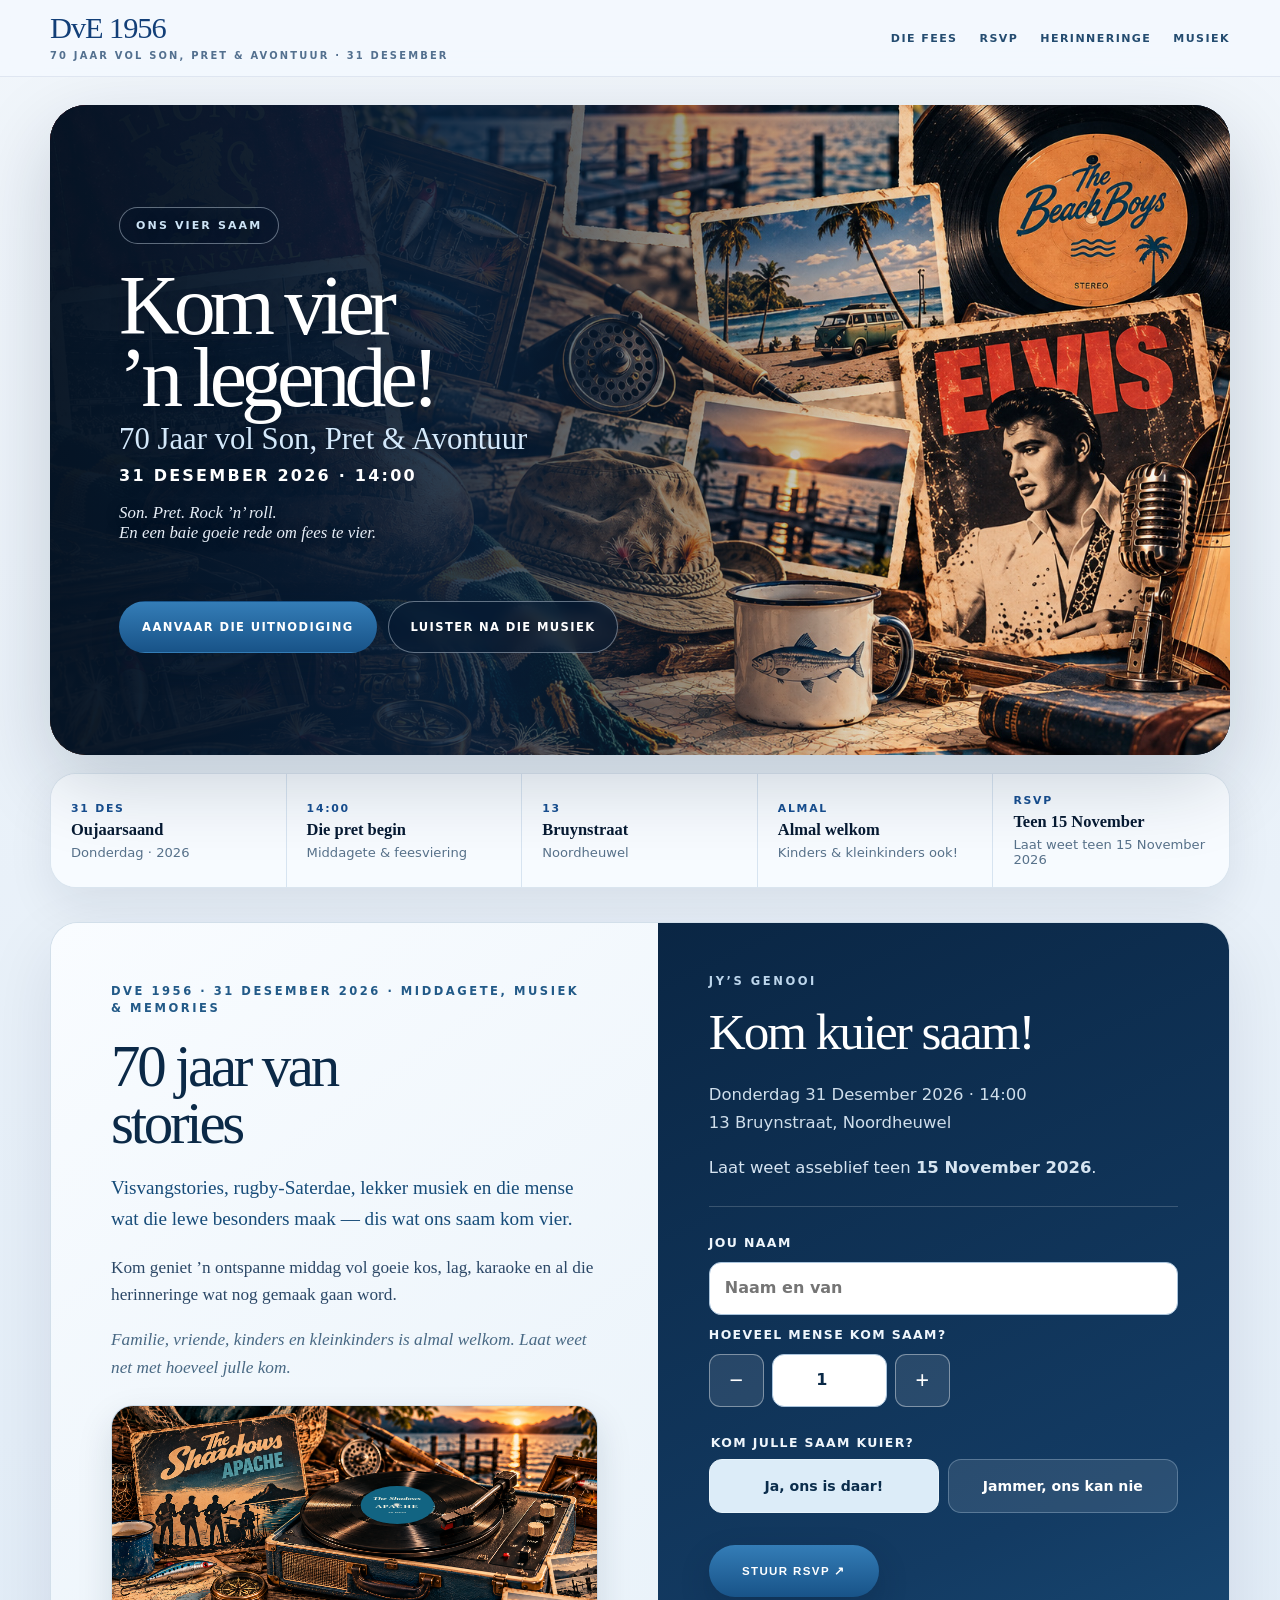
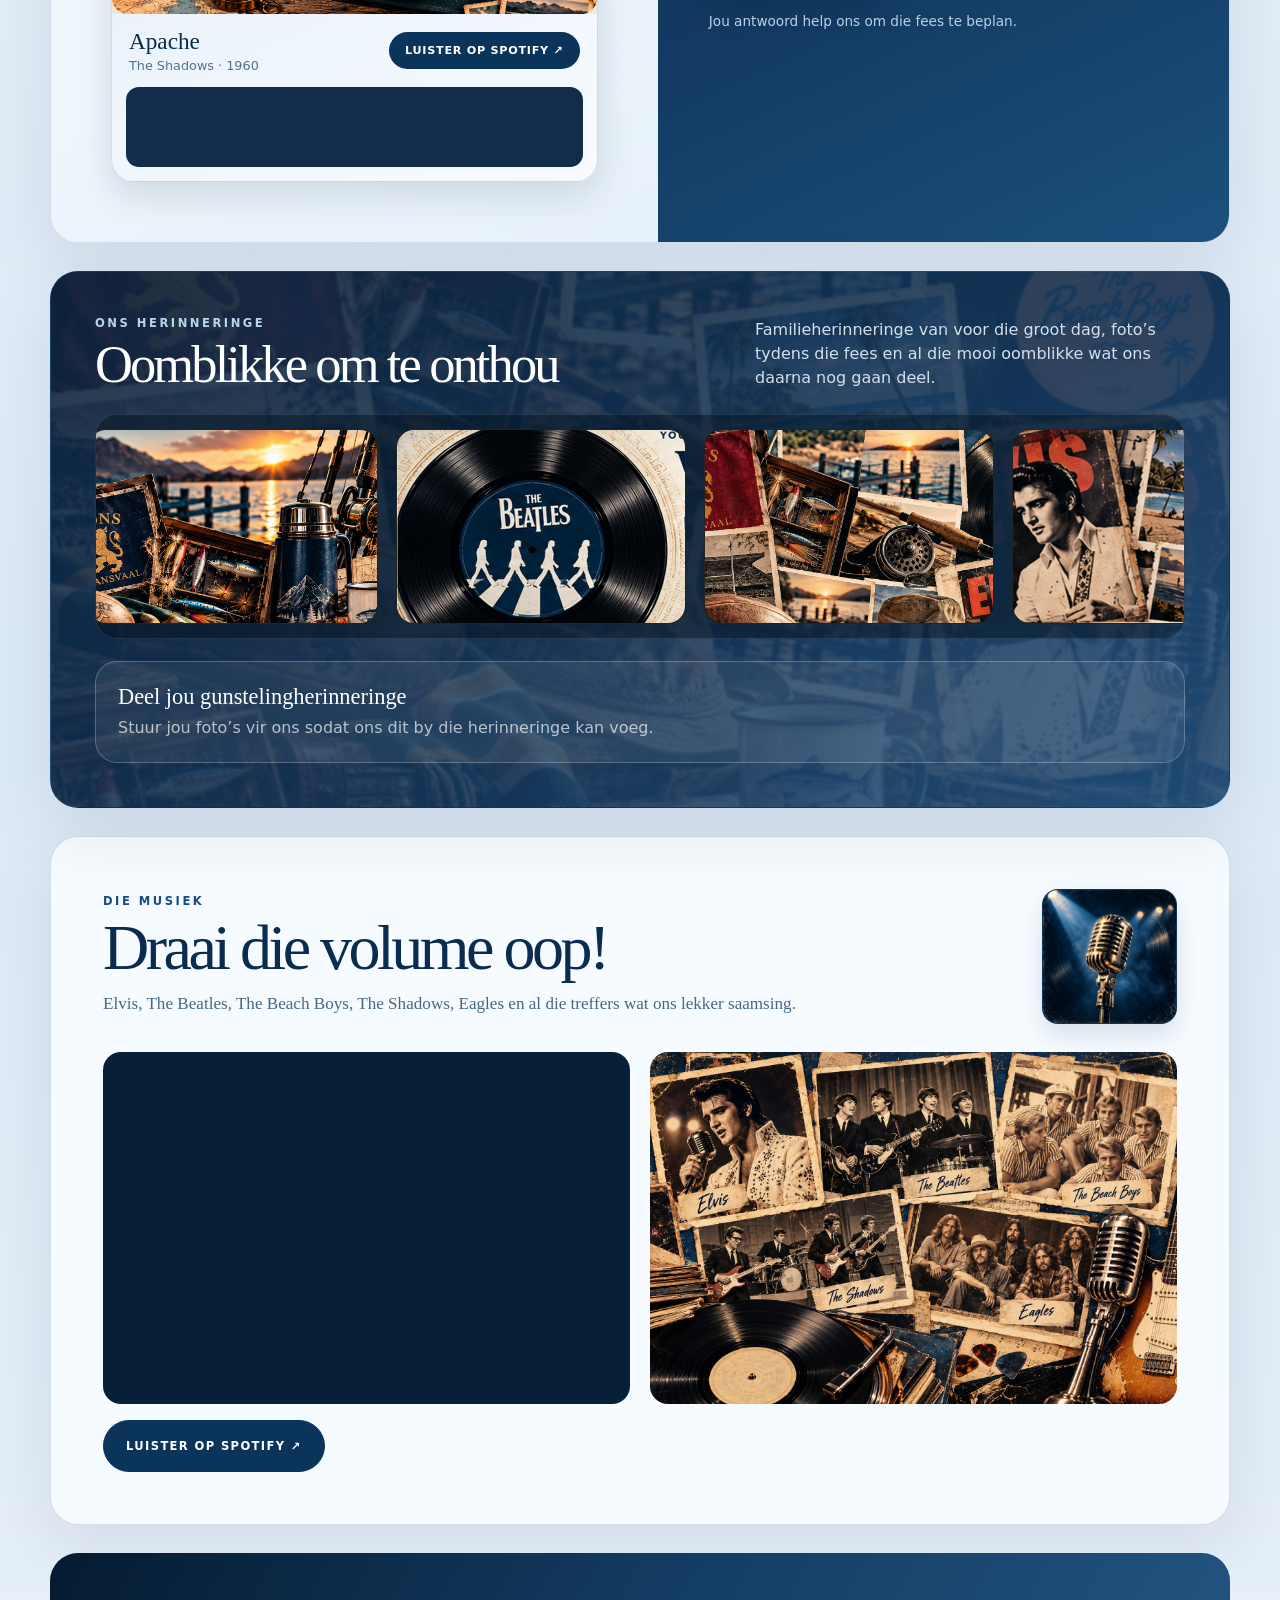
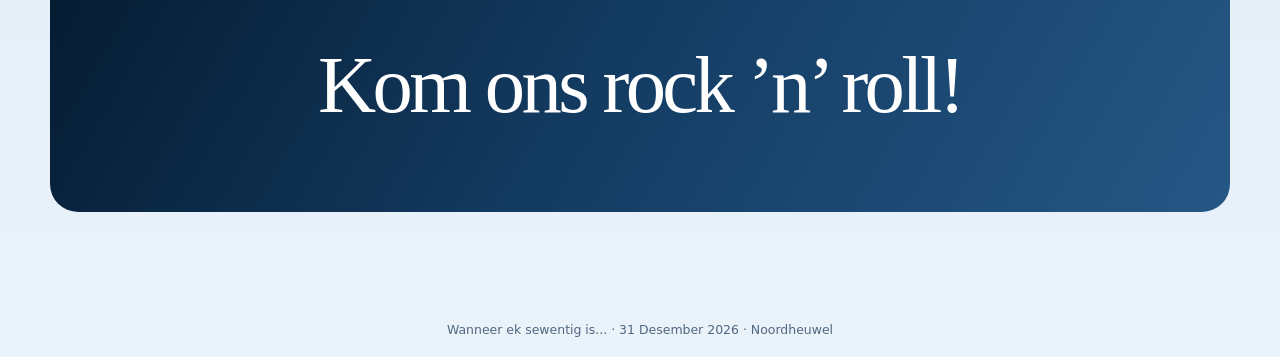
==== commit a729f76d: "Add files via upload" ====
--- a/preview.html
+++ b/preview.html
@@ -1146,19 +1146,29 @@
 .invitation-story .section-title{font-size:clamp(2.75rem,4.6vw,5.2rem)!important}
 @media(max-width:960px){.hero h1{font-size:clamp(3.2rem,8.5vw,5.1rem)!important}}
 @media(max-width:620px){.hero h1{font-size:clamp(3.15rem,12.8vw,4.6rem)!important}.invitation-story .section-title{font-size:clamp(2.75rem,11vw,3.3rem)!important}}
+
+<style id="v25-dve-hero-memory-copy-refresh">
+.brand{letter-spacing:.08em}
+.memory-card{position:relative;overflow:hidden;isolation:isolate}
+.memory-card::before{content:"";position:absolute;inset:0;background:url('assets/hero-memory-collage-full.jpg') center/cover no-repeat;opacity:.12;filter:blur(1px) saturate(.9);transform:scale(1.05);z-index:0}
+.memory-card>*{position:relative;z-index:1}
+.memory-title{white-space:nowrap}
+.invitation-story .section-title{max-width:10ch}
+@media(max-width:1200px){.memory-top{grid-template-columns:minmax(0,1.25fr) minmax(280px,.95fr)!important}}
+@media(max-width:860px){.memory-title{white-space:normal}}
 </style>
 </head>
 <body>
 <nav class="nav">
 <div class="nav-inner">
-<div class="brand">Wanneer ek sewentig is...<small>70 Jaar vol Son, Pret &amp; Avontuur · 31 Desember</small></div>
+<div class="brand">DvE 1956<small>70 Jaar vol Son, Pret &amp; Avontuur · 31 Desember</small></div>
 <div class="nav-links"><a href="#road">Die fees</a><a href="#rsvp">RSVP</a><a href="#memories">Herinneringe</a><a href="#soundtrack">Musiek</a></div>
 </div>
 </nav>
 <header class="hero">
 <div class="hero-copy">
 <div class="hero-kicker">Ons vier saam</div>
-<h1>Wanneer ek<br/>sewentig is...</h1>
+<h1>Kom vier<br/>’n legende!</h1>
 <p class="hero-sub">70 Jaar vol Son, Pret &amp; Avontuur</p>
 <span class="hero-date">31 Desember 2026 · 14:00</span>
 
@@ -1172,10 +1182,10 @@
 <section class="section combined-invite" id="rsvp">
  <div class="card invitation-panel">
   <div class="invitation-story">
-   <div class="kicker">The Beatles · 1967 · ’n Verjaarsdagknipoog</div>
-   <h2 class="section-title">Wanneer ek<br/>sewentig is...</h2>
-   <p class="intro-verse">Geïnspireer deur <em>The Beatles se “When I’m Sixty-Four”</em> — maar Pa word nou sewentig!</p>
-   <p>Sewentig jaar se visvangstories, rugby-Saterdae, lewendige musiek, karaoke en die mense wat alles die moeite werd maak.</p>
+   <div class="kicker">DvE 1956 · 31 Desember 2026 · Middagete, musiek &amp; memories</div>
+   <h2 class="section-title">70 jaar van stories</h2>
+   <p class="intro-verse">Visvangstories, rugby-Saterdae, lekker musiek en die mense wat die lewe besonders maak — dis wat ons saam kom vier.</p>
+   <p>Kom geniet ’n ontspanne middag vol goeie kos, lag, karaoke en al die herinneringe wat nog gemaak gaan word.</p>
    <p class="invite-note">Familie, vriende, kinders en kleinkinders is almal welkom. Laat weet net met hoeveel julle kom.</p>
    <div class="shadows-turntable" aria-label="Draaiende vinielplaat van The Shadows se Apache, met Spotify-afspeelmoontlikheid">
   <div class="shadows-cover">
@@ -1213,7 +1223,7 @@
 <section class="section" id="memories">
 <div class="card memory-card">
 <div class="memory-top">
-<div><div class="kicker">Ons herinneringe</div><h2 class="section-title">Oomblikke om te onthou</h2></div>
+<div><div class="kicker">Ons herinneringe</div><h2 class="section-title memory-title">Oomblikke om te onthou</h2></div>
 <p class="memory-copy">Familieherinneringe van voor die groot dag, foto’s tydens die fees en al die mooi oomblikke wat ons daarna nog gaan deel.</p>
 </div>
 <div class="film-window"><div class="film-track" id="memoryTrack"></div></div>
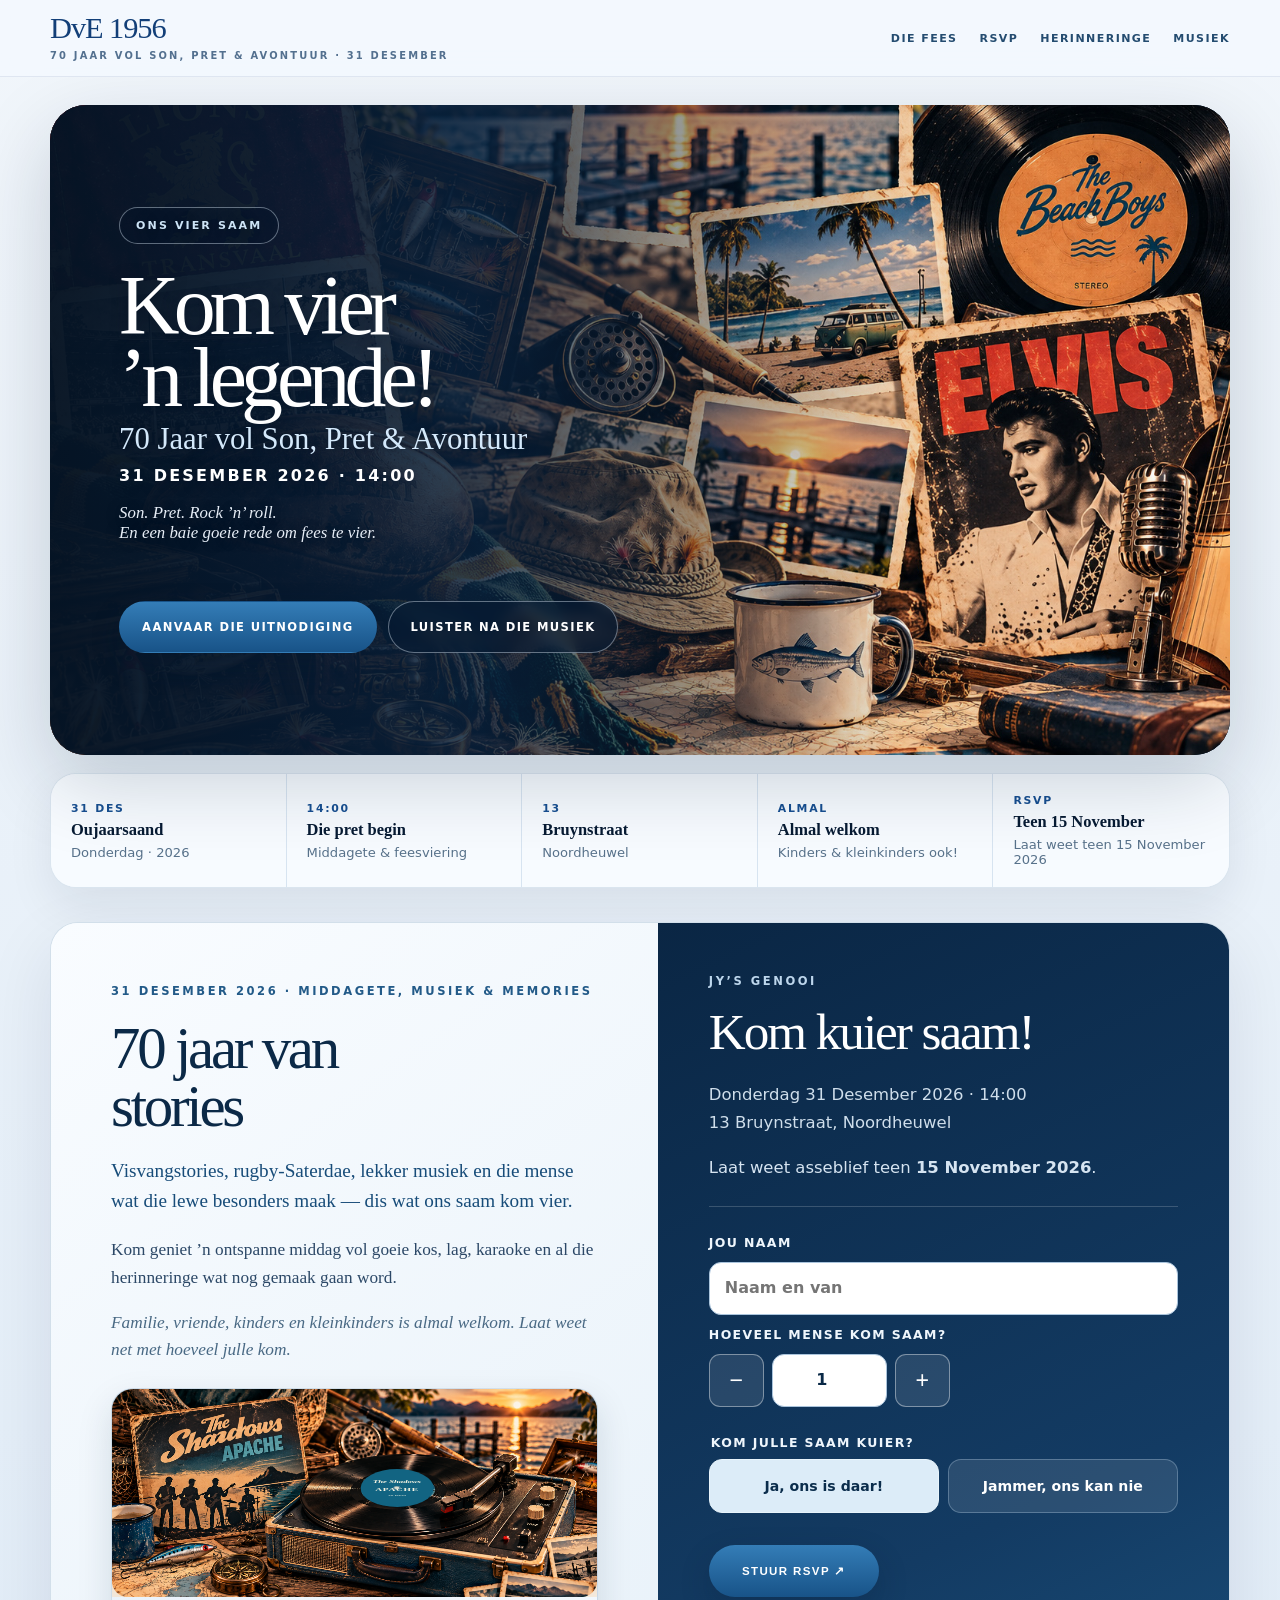
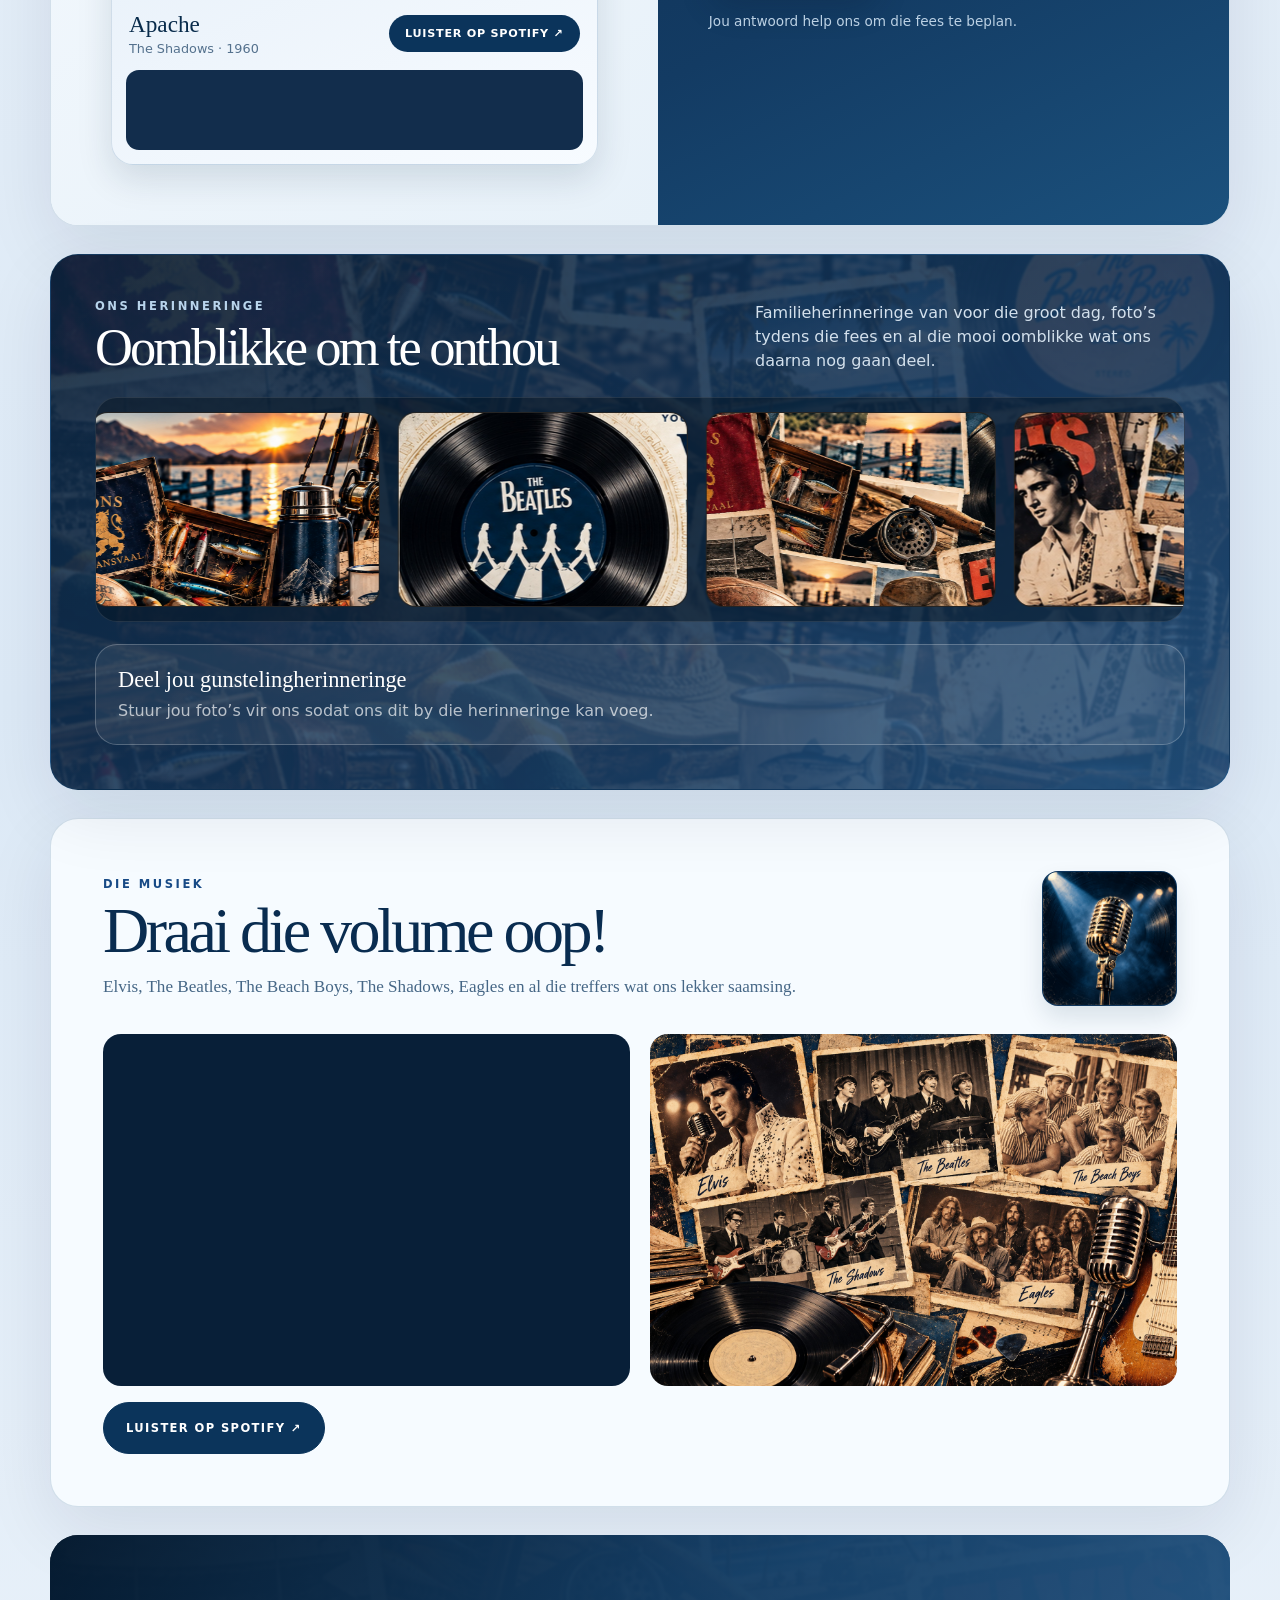
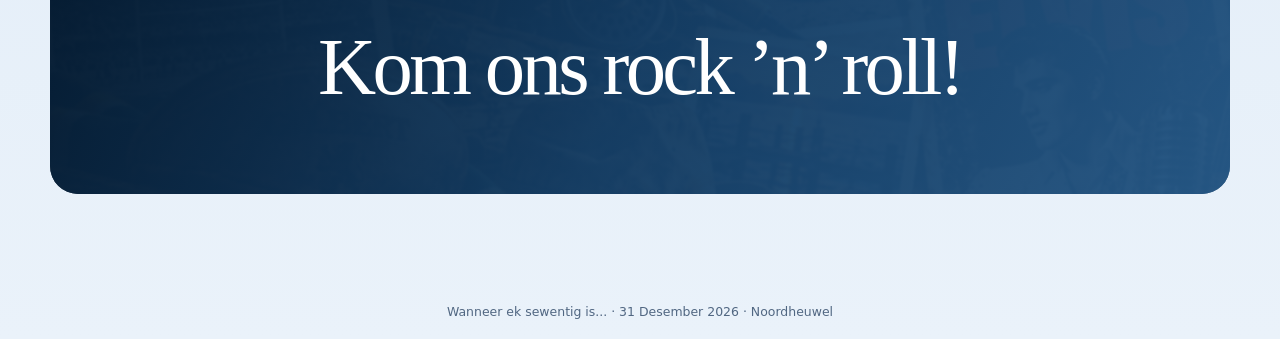
==== commit 0b8338b0: "Add files via upload" ====
--- a/preview.html
+++ b/preview.html
@@ -930,6 +930,11 @@
  .spotify-player .button{width:100%}
  .closing-card{padding:48px 26px}
 }
+
+.closing-card{position:relative;overflow:hidden;isolation:isolate}
+.closing-card::before{content:"";position:absolute;inset:0;background:url("assets/hero-memory-collage-full.jpg") center/cover no-repeat;opacity:.14;filter:saturate(.95) blur(1px);transform:scale(1.03);z-index:0}
+.closing-card::after{content:"";position:absolute;inset:0;background:linear-gradient(120deg,rgba(5,27,49,.90),rgba(20,61,100,.82),rgba(37,87,133,.86));z-index:0}
+.closing-card>*{position:relative;z-index:1}
 </style>
 
 <style id="v22-animated-turntable-update">
@@ -1182,7 +1187,7 @@
 <section class="section combined-invite" id="rsvp">
  <div class="card invitation-panel">
   <div class="invitation-story">
-   <div class="kicker">DvE 1956 · 31 Desember 2026 · Middagete, musiek &amp; memories</div>
+   <div class="kicker">31 Desember 2026 · Middagete, musiek &amp; memories</div>
    <h2 class="section-title">70 jaar van stories</h2>
    <p class="intro-verse">Visvangstories, rugby-Saterdae, lekker musiek en die mense wat die lewe besonders maak — dis wat ons saam kom vier.</p>
    <p>Kom geniet ’n ontspanne middag vol goeie kos, lag, karaoke en al die herinneringe wat nog gemaak gaan word.</p>
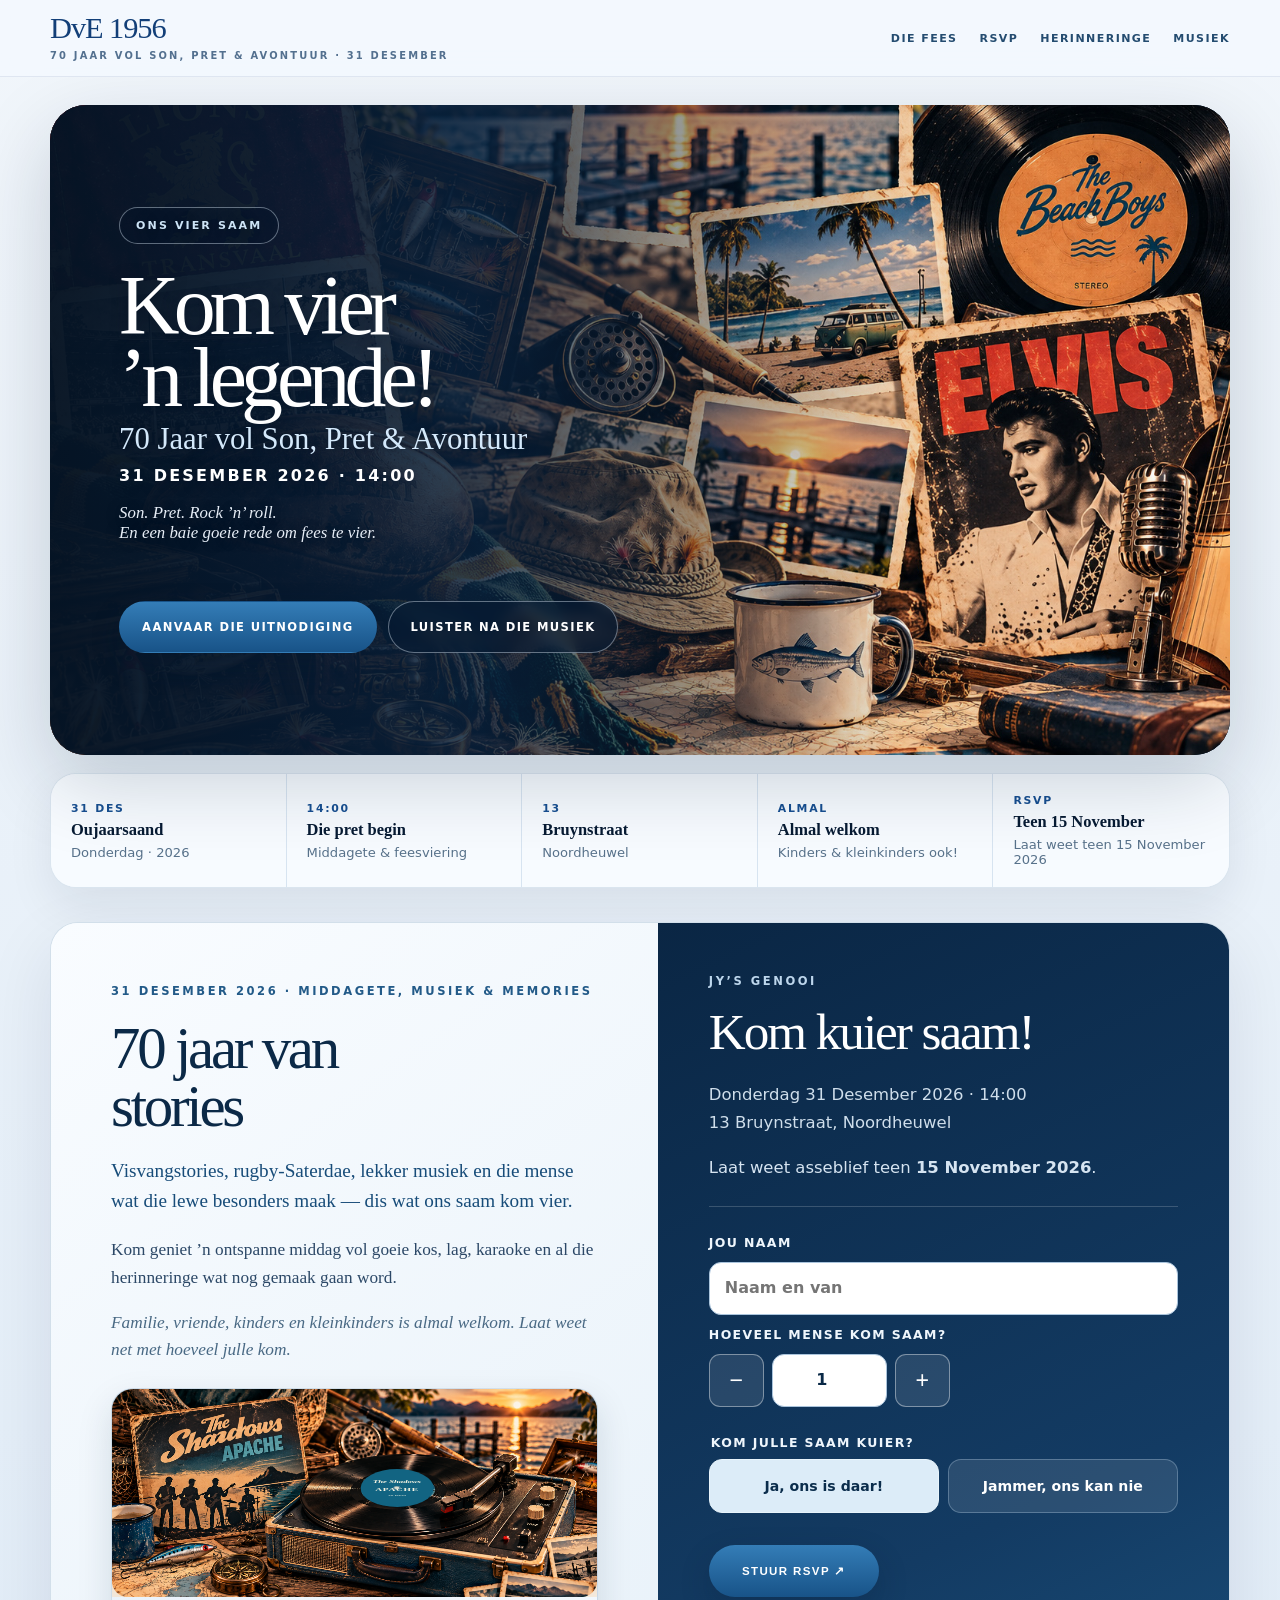
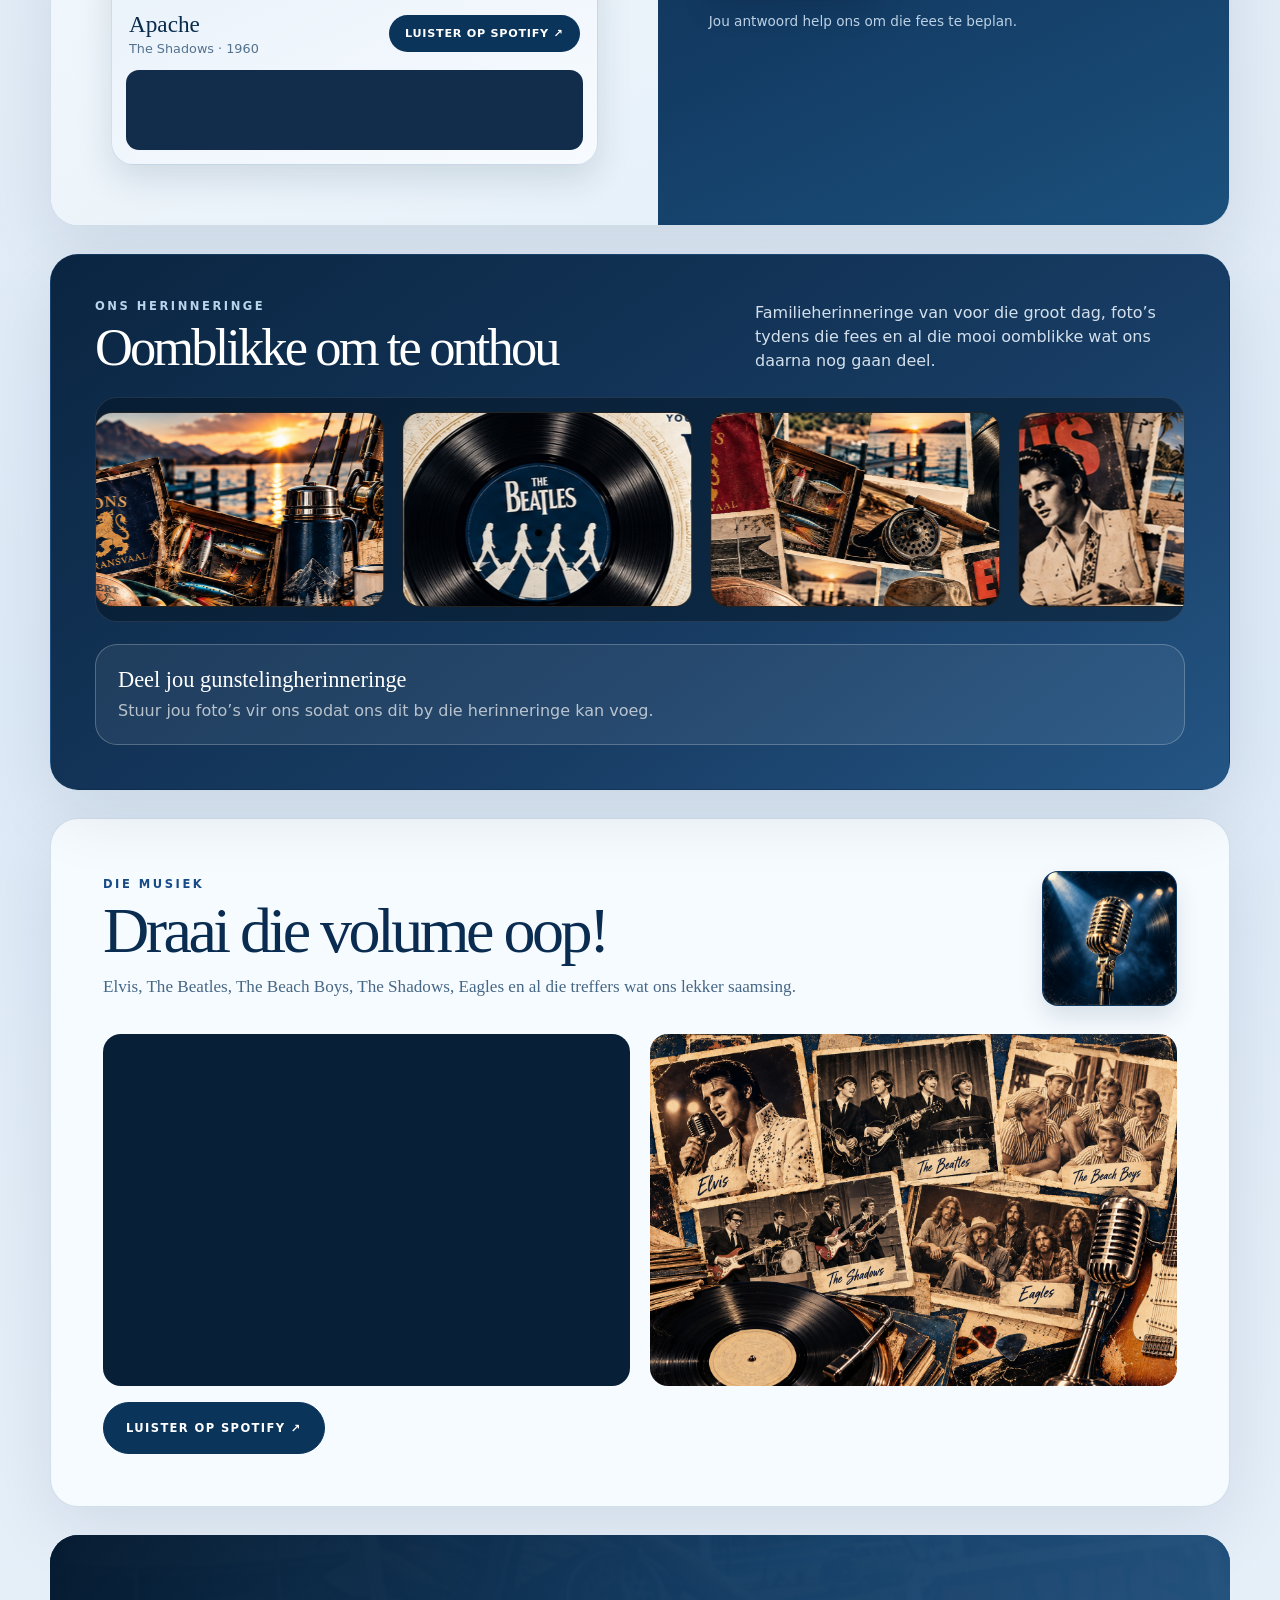
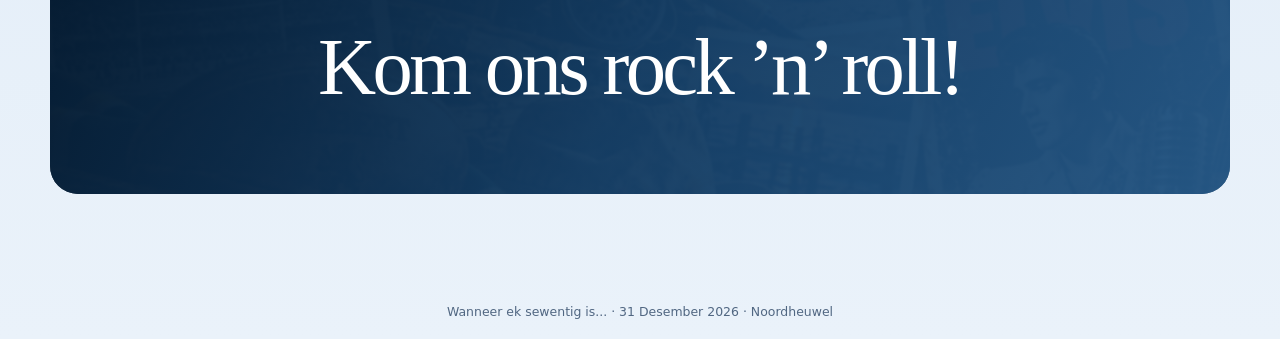
==== commit f094c235: "Add files via upload" ====
--- a/preview.html
+++ b/preview.html
@@ -1155,7 +1155,7 @@
 <style id="v25-dve-hero-memory-copy-refresh">
 .brand{letter-spacing:.08em}
 .memory-card{position:relative;overflow:hidden;isolation:isolate}
-.memory-card::before{content:"";position:absolute;inset:0;background:url('assets/hero-memory-collage-full.jpg') center/cover no-repeat;opacity:.12;filter:blur(1px) saturate(.9);transform:scale(1.05);z-index:0}
+.memory-card::before{display:none!important}
 .memory-card>*{position:relative;z-index:1}
 .memory-title{white-space:nowrap}
 .invitation-story .section-title{max-width:10ch}
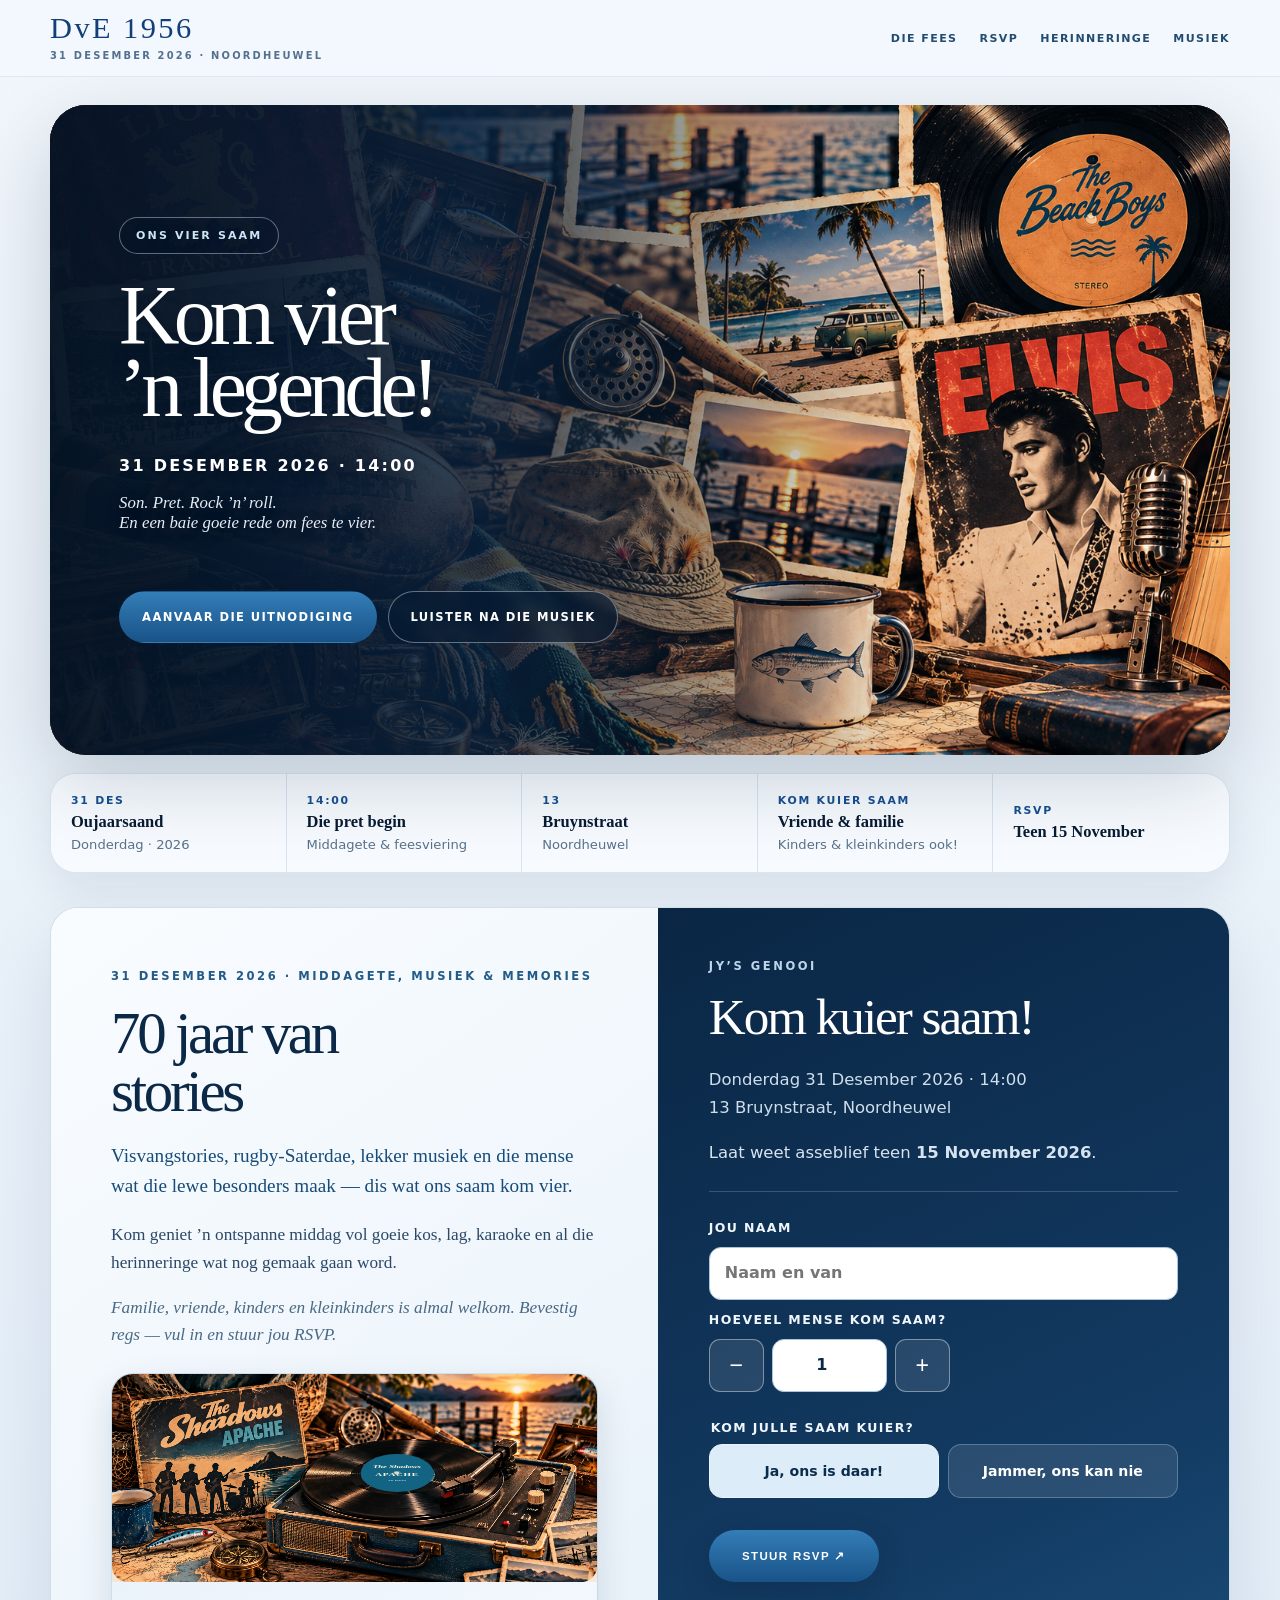
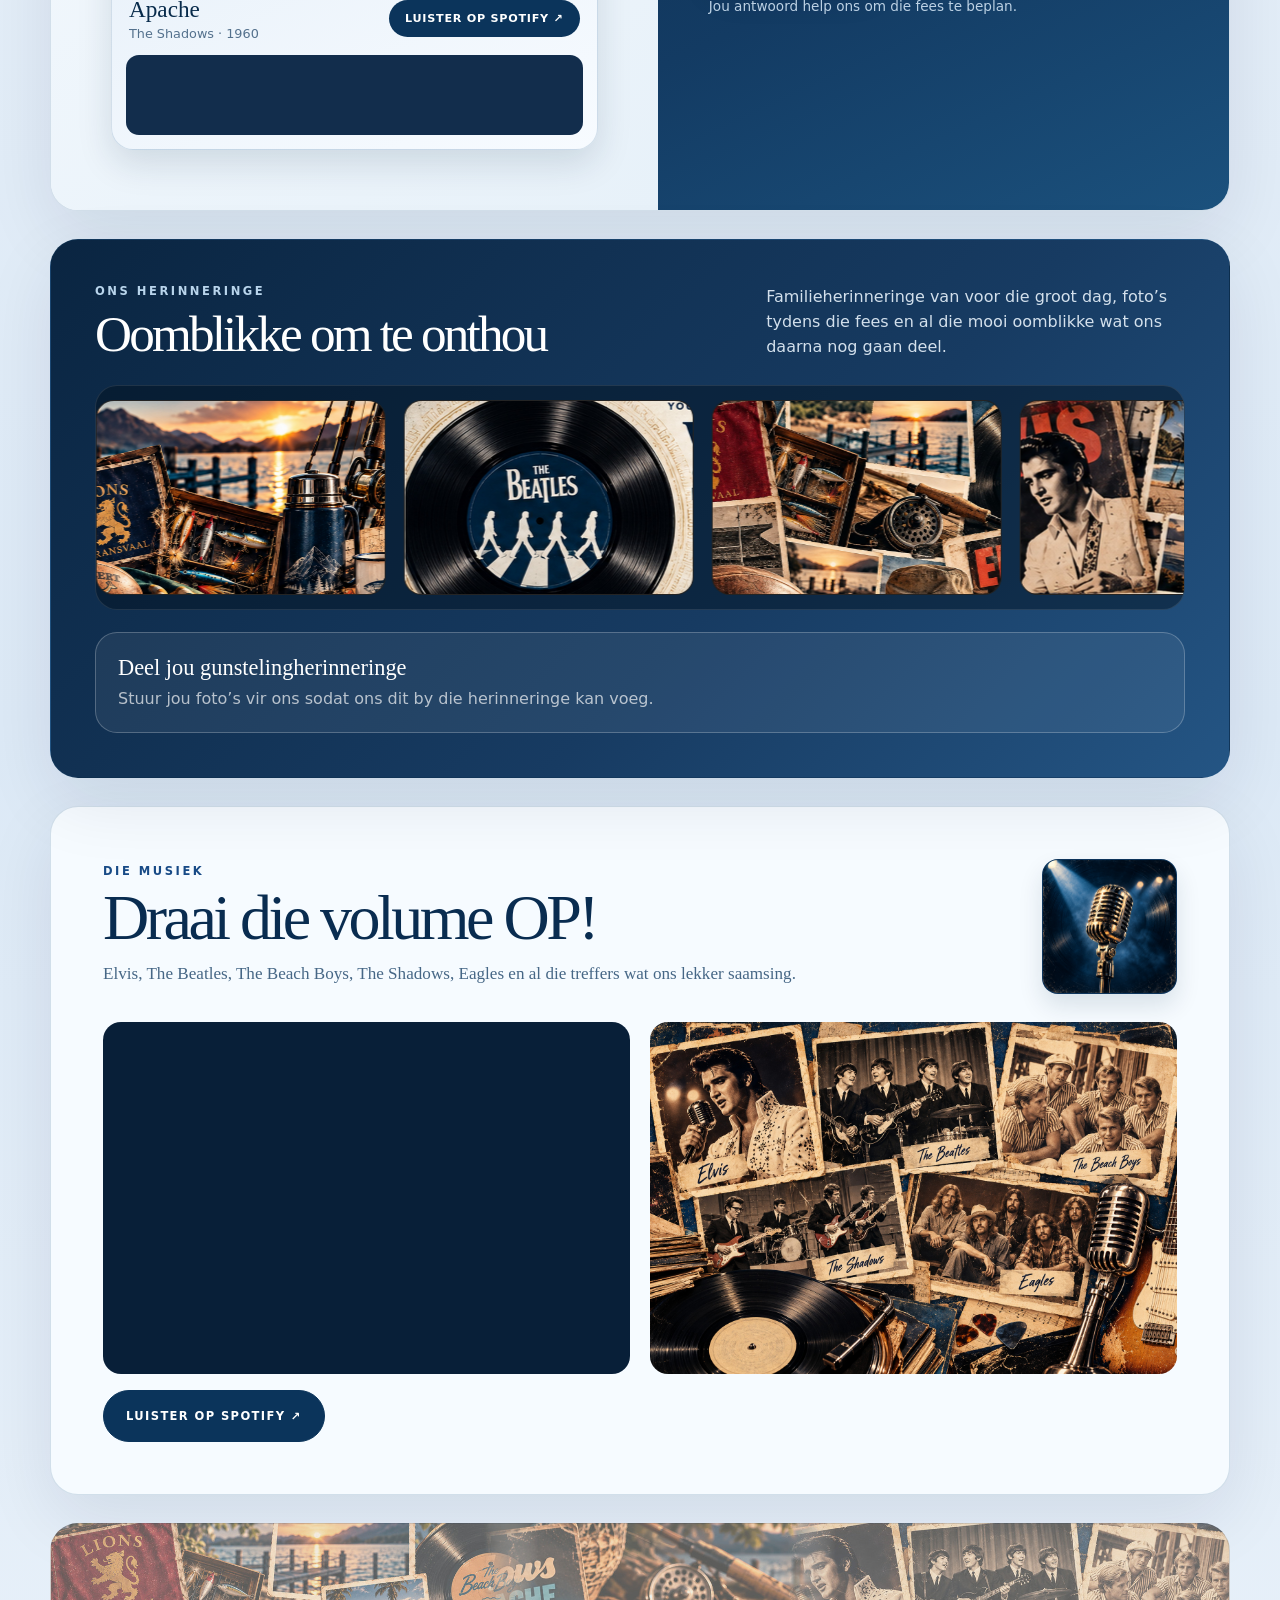
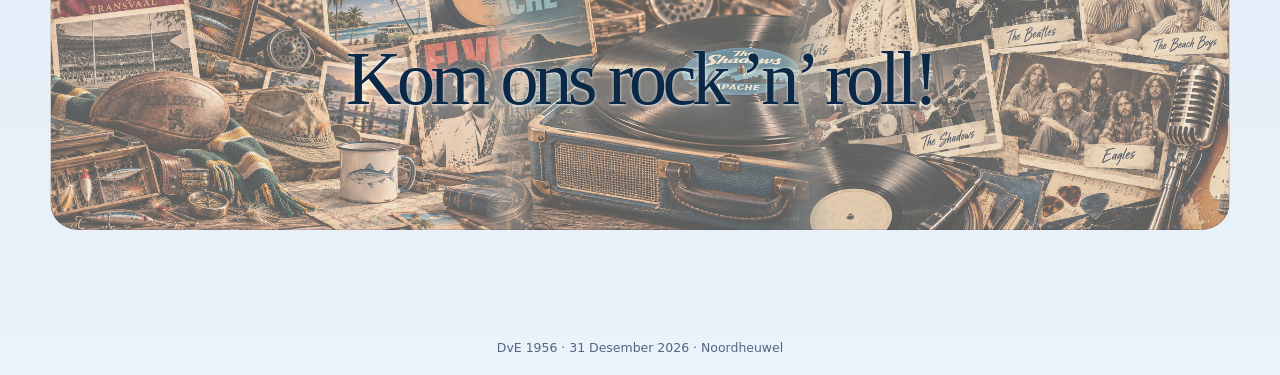
==== commit 3ebdf291: "Add files via upload" ====
--- a/preview.html
+++ b/preview.html
@@ -5,7 +5,7 @@
 <meta charset="utf-8"/>
 <meta content="width=device-width,initial-scale=1" name="viewport"/>
 <meta content="#071b33" name="theme-color"/>
-<title>Wanneer ek sewentig is... | 31 Desember 2026</title>
+<title>Kom vier ’n legende! | DvE 1956 · 31 Desember 2026</title>
 <meta content="Kom vier Pa se 70ste verjaardag met visvang, rugby, karaoke en familie. Oujaarsaand 2026 in Noordheuwel. Laat weet teen 15 November." name="description"/>
 <style>
 :root{
@@ -734,7 +734,7 @@
 
   /* Soundtrack */
   .sound-card{padding:23px 18px!important}
-  .spotify-wrap{margin-top:18px;border-radius:16px;min-height:152px;background:#071b33 url('assets/spotify-still-on-fire-cover.png') center/cover no-repeat}
+  .spotify-wrap{margin-top:18px;border-radius:16px;min-height:152px;background:#071b33 url('assets/spotify-vinyl-cover.png') center/cover no-repeat}
   .spotify-wrap iframe{height:152px}
   .sound-card .button-row{margin-top:16px!important}
   .sound-card .button{min-height:46px}
@@ -1151,7 +1151,7 @@
 .invitation-story .section-title{font-size:clamp(2.75rem,4.6vw,5.2rem)!important}
 @media(max-width:960px){.hero h1{font-size:clamp(3.2rem,8.5vw,5.1rem)!important}}
 @media(max-width:620px){.hero h1{font-size:clamp(3.15rem,12.8vw,4.6rem)!important}.invitation-story .section-title{font-size:clamp(2.75rem,11vw,3.3rem)!important}}
-
+</style>
 <style id="v25-dve-hero-memory-copy-refresh">
 .brand{letter-spacing:.08em}
 .memory-card{position:relative;overflow:hidden;isolation:isolate}
@@ -1162,11 +1162,161 @@
 @media(max-width:1200px){.memory-top{grid-template-columns:minmax(0,1.25fr) minmax(280px,.95fr)!important}}
 @media(max-width:860px){.memory-title{white-space:normal}}
 </style>
+
+<style id="v26-precise-invitation-edits">
+/* The memories reel is intentionally clean: no photograph behind the moving frames. */
+#memories .memory-card{background:linear-gradient(135deg,#0a2541,#173b62 60%,#245584)!important;isolation:auto!important}
+#memories .memory-card::before,#memories .memory-card::after{content:none!important;display:none!important;background:none!important;opacity:0!important}
+/* Closing montage: real source artwork throughout, NO dark-blue shading. */
+#finale.closing-card{
+  position:relative!important;isolation:isolate!important;overflow:hidden!important;
+  display:flex!important;align-items:center!important;justify-content:center!important;
+  min-height:clamp(300px,24vw,425px)!important;
+  background:#ede7de url('assets/closing-montage-wide.jpg') center center / cover no-repeat!important;
+  border:1px solid rgba(28,59,91,.15)!important;
+  padding:clamp(32px,5vw,60px)!important;
+}
+#finale.closing-card::before,#finale.closing-card::after{
+  content:none!important;display:none!important;background:none!important;opacity:0!important
+}
+#finale.closing-card h2{
+  position:relative!important;z-index:1!important;
+  color:#0b2947!important;
+  text-shadow:0 1px 3px rgba(255,255,255,.93),0 4px 28px rgba(255,255,255,.65)!important;
+  font-size:clamp(2.8rem,6vw,6rem)!important;
+  line-height:1.06!important;
+  letter-spacing:-.06em!important;
+  max-width:100%!important;
+}
+/* The smaller invitation text is below the main hero heading, not a repeated tagline. */
+.hero-date{margin-top:24px!important}
+/* On mobile, the RSVP panel moves underneath the invitation copy. */
+.invite-direction-mobile{display:none}
+@media(max-width:960px){.invite-direction-desktop{display:none}.invite-direction-mobile{display:inline}}
+@media(max-width:620px){
+ #finale.closing-card{
+   min-height:385px!important;
+   background-image:url('assets/closing-montage-mobile.jpg')!important;
+   background-size:cover!important;
+   background-position:center!important;
+   padding:38px 26px!important;
+ }
+ #finale.closing-card h2{font-size:clamp(2.7rem,10vw,4.1rem)!important}
+ .hero-date{margin-top:15px!important}
+}
+</style>
+
+<style id="v27-mobile-overlap-and-image-repair">
+/* Mobile: display the COMPLETE 3:2 hero montage without cropping any characters or artwork. */
+@media(max-width:960px){
+  .hero{
+    display:flex!important;flex-direction:column!important;align-items:stretch!important;
+    min-height:0!important;height:auto!important;overflow:hidden!important;
+    background:#0a2541!important;
+  }
+  .hero::before,.hero::after{content:none!important;display:none!important}
+  .hero-copy{
+    order:0!important;position:relative!important;width:100%!important;max-width:none!important;
+    min-height:0!important;height:auto!important;
+    padding:40px clamp(22px,5vw,46px) 28px!important;
+    background:linear-gradient(145deg,#081c33,#183e64)!important;
+    text-shadow:none!important;z-index:2!important;
+    align-items:flex-start!important;text-align:left!important;
+  }
+  .hero-visual{
+    order:1!important;position:relative!important;inset:auto!important;
+    width:100%!important;max-width:none!important;
+    height:auto!important;max-height:none!important;min-height:0!important;
+    aspect-ratio:3/2!important;overflow:hidden!important;
+    z-index:1!important;background:#0a2541!important;
+  }
+  .hero-visual::before,.hero-visual::after{content:none!important;display:none!important}
+  .hero-visual>img{
+    position:relative!important;display:block!important;width:100%!important;
+    height:100%!important;max-height:none!important;
+    object-fit:contain!important;object-position:center center!important;
+    transform:none!important;filter:none!important;
+  }
+  .hero h1{width:100%!important;max-width:100%!important;overflow-wrap:normal;line-height:.96!important}
+  .hero-copy .button-row{margin-top:22px!important}
+  .nav-inner{min-width:0!important}
+  .brand{min-width:0!important}
+  .brand small{font-size:.57rem!important;line-height:1.45!important;letter-spacing:.12em!important;overflow-wrap:normal!important}
+  .memory-top{
+    display:flex!important;flex-direction:column!important;align-items:flex-start!important;
+    justify-content:flex-start!important;gap:14px!important;margin-bottom:22px!important;
+  }
+  .memory-top>div:first-child{width:100%!important;min-width:0!important;max-width:100%!important}
+  #memories .memory-title{
+    display:block!important;white-space:normal!important;max-width:100%!important;
+    font-size:clamp(2.5rem,7.5vw,3.8rem)!important;
+    line-height:1.04!important;letter-spacing:-.045em!important;
+    overflow-wrap:normal!important;hyphens:none!important;
+    margin:10px 0 0!important;
+  }
+  #memories .memory-copy{
+    flex:none!important;display:block!important;position:relative!important;
+    width:100%!important;max-width:100%!important;
+    margin:0!important;line-height:1.58!important;font-size:1rem!important;
+    overflow-wrap:break-word!important;
+  }
+  #memories .memory-card{overflow:hidden!important}
+  #memories .film-window{max-width:100%!important;overflow:hidden!important}
+  #memories .share-note{min-width:0!important;overflow-wrap:break-word!important}
+}
+@media(max-width:620px){
+  .hero{min-height:0!important;height:auto!important;border-radius:24px!important}
+  .hero-copy{padding:27px 22px 24px!important}
+  .hero h1{
+    font-size:clamp(2.6rem,11.4vw,4.3rem)!important;
+    line-height:.94!important;margin:16px 0 8px!important;
+    letter-spacing:-.055em!important;
+  }
+  .hero-kicker{font-size:.57rem!important;padding:8px 11px!important;margin:0!important}
+  .hero-date{margin-top:14px!important;font-size:.72rem!important;letter-spacing:.08em!important}
+  .hero-tagline{margin-top:13px!important;margin-bottom:0!important;font-size:.93rem!important;line-height:1.4!important}
+  .hero-copy .button-row{display:grid!important;grid-template-columns:1fr!important;gap:9px!important;margin-top:19px!important;width:100%!important}
+  .hero-copy .button{width:100%!important;white-space:normal!important;min-height:46px!important;line-height:1.3!important;padding:11px 10px!important;font-size:.65rem!important}
+  .hero-visual{aspect-ratio:3/2!important;height:auto!important;min-height:0!important}
+  .hero-visual>img{object-fit:contain!important;object-position:center center!important}
+  #memories .memory-card{padding:25px 19px!important}
+  #memories .memory-title{font-size:clamp(2.25rem,9.6vw,3.2rem)!important;line-height:1.04!important}
+  #memories .memory-copy{font-size:.94rem!important;line-height:1.52!important}
+  #memories .share-note{padding:18px!important}
+  #memories .share-note h3{font-size:1.28rem!important;line-height:1.2!important}
+  .soundtrack-head{gap:12px!important;align-items:start!important}
+  .soundtrack-head .section-title{font-size:clamp(2rem,8vw,3.3rem)!important;line-height:1.0!important;overflow-wrap:break-word!important}
+  .soundtrack-head .section-intro{font-size:.92rem!important;line-height:1.5!important}
+  .rsvp-panel h3{font-size:clamp(2.3rem,10vw,3.25rem)!important;line-height:1.06!important}
+  .invitation-story .section-title{font-size:clamp(2.45rem,10.5vw,3.5rem)!important;line-height:1.02!important}
+  .attendance-option{min-width:0!important;flex:1 1 100%!important}
+  .attendance-field{display:flex!important;flex-direction:column!important}
+}
+@media(max-width:360px){
+ .hero-copy{padding:25px 17px 19px!important}
+ .hero h1{font-size:clamp(2.25rem,11.3vw,3.3rem)!important}
+ .hero-tagline{font-size:.88rem!important}
+ #memories .memory-card{padding:22px 16px!important}
+ #memories .memory-title{font-size:clamp(2rem,9.5vw,2.45rem)!important}
+ .brand small{font-size:.51rem!important;letter-spacing:.08em!important}
+}
+/* Desktop/tablet: give the large memories heading and right description separate measured columns. */
+@media(min-width:961px){
+  .memory-top{display:grid!important;grid-template-columns:minmax(0,1.45fr) minmax(260px,.95fr)!important;align-items:center!important;column-gap:32px!important}
+  .memory-top>div:first-child{min-width:0!important}
+  #memories .memory-title{font-size:clamp(2.8rem,4.0vw,4rem)!important;line-height:1.05!important;white-space:normal!important}
+  #memories .memory-copy{margin:0!important;max-width:100%!important;line-height:1.56!important}
+}
+@media(min-width:1400px){#memories .memory-title{white-space:nowrap!important;font-size:clamp(2.8rem,3.85vw,3.9rem)!important}}
+/* Original artwork should remain visible in the final farewell panel; only the images are faded, without any blue tint. */
+#finale.closing-card::before,#finale.closing-card::after{content:none!important;display:none!important}
+</style>
+
 </head>
 <body>
 <nav class="nav">
 <div class="nav-inner">
-<div class="brand">DvE 1956<small>70 Jaar vol Son, Pret &amp; Avontuur · 31 Desember</small></div>
+<div class="brand">DvE 1956<small>31 Desember 2026 · Noordheuwel</small></div>
 <div class="nav-links"><a href="#road">Die fees</a><a href="#rsvp">RSVP</a><a href="#memories">Herinneringe</a><a href="#soundtrack">Musiek</a></div>
 </div>
 </nav>
@@ -1174,7 +1324,7 @@
 <div class="hero-copy">
 <div class="hero-kicker">Ons vier saam</div>
 <h1>Kom vier<br/>’n legende!</h1>
-<p class="hero-sub">70 Jaar vol Son, Pret &amp; Avontuur</p>
+
 <span class="hero-date">31 Desember 2026 · 14:00</span>
 
 <p class="hero-tagline">Son. Pret. Rock ’n’ roll.<br/><span>En een baie goeie rede om fees te vier.</span></p>
@@ -1182,7 +1332,7 @@
 </div>
 <div class="hero-visual"><img alt="Vintage collage van rugby, visvang, The Beach Boys, Elvis en herinneringe langs die water" decoding="async" fetchpriority="high" src="assets/hero-memory-collage-full.jpg"/></div>
 </header>
-<section aria-label="Besonderhede van die fees" class="quick-summary" id="road"><div class="quickbar"><div class="quick-item"><b>31 DES</b><strong>Oujaarsaand</strong><em>Donderdag · 2026</em></div><div class="quick-item"><b>14:00</b><strong>Die pret begin</strong><em>Middagete &amp; feesviering</em></div><div class="quick-item"><b>13</b><strong>Bruynstraat</strong><em>Noordheuwel</em></div><div class="quick-item"><b>ALMAL</b><strong>Almal welkom</strong><em>Kinders &amp; kleinkinders ook!</em></div><div class="quick-item"><b>RSVP</b><strong>Teen 15 November</strong><em>Laat weet teen 15 November 2026</em></div></div></section>
+<section aria-label="Besonderhede van die fees" class="quick-summary" id="road"><div class="quickbar"><div class="quick-item"><b>31 DES</b><strong>Oujaarsaand</strong><em>Donderdag · 2026</em></div><div class="quick-item"><b>14:00</b><strong>Die pret begin</strong><em>Middagete &amp; feesviering</em></div><div class="quick-item"><b>13</b><strong>Bruynstraat</strong><em>Noordheuwel</em></div><div class="quick-item"><b>KOM KUIER SAAM</b><strong>Vriende &amp; familie</strong><em>Kinders &amp; kleinkinders ook!</em></div><div class="quick-item"><b>RSVP</b><strong>Teen 15 November</strong></div></div></section>
 <main>
 <section class="section combined-invite" id="rsvp">
  <div class="card invitation-panel">
@@ -1191,7 +1341,7 @@
    <h2 class="section-title">70 jaar van stories</h2>
    <p class="intro-verse">Visvangstories, rugby-Saterdae, lekker musiek en die mense wat die lewe besonders maak — dis wat ons saam kom vier.</p>
    <p>Kom geniet ’n ontspanne middag vol goeie kos, lag, karaoke en al die herinneringe wat nog gemaak gaan word.</p>
-   <p class="invite-note">Familie, vriende, kinders en kleinkinders is almal welkom. Laat weet net met hoeveel julle kom.</p>
+   <p class="invite-note">Familie, vriende, kinders en kleinkinders is almal welkom. <span class="invite-direction-desktop">Bevestig regs — vul in en stuur jou RSVP.</span><span class="invite-direction-mobile">Bevestig hieronder — vul in en stuur jou RSVP.</span></p>
    <div class="shadows-turntable" aria-label="Draaiende vinielplaat van The Shadows se Apache, met Spotify-afspeelmoontlikheid">
   <div class="shadows-cover">
     <img src="assets/vinyl-sunset-backdrop.png" alt="Vintage platespeler met The Shadows se Apache-omslag, visvanggerei en sonsondergang" loading="eager"/>
@@ -1238,7 +1388,7 @@
 <section class="section" id="soundtrack">
   <div class="card soundtrack-revised">
     <div class="soundtrack-head">
-      <div><div class="kicker">Die musiek</div><h2 class="section-title">Draai die volume oop!</h2><p class="section-intro">Elvis, The Beatles, The Beach Boys, The Shadows, Eagles en al die treffers wat ons lekker saamsing.</p></div>
+      <div><div class="kicker">Die musiek</div><h2 class="section-title">Draai die volume OP!</h2><p class="section-intro">Elvis, The Beatles, The Beach Boys, The Shadows, Eagles en al die treffers wat ons lekker saamsing.</p></div>
       <img src="assets/karaoke-mic-blue.png" class="music-vinyl" alt="Vintage blou karaokemikrofoon" loading="lazy"/>
     </div>
     <div class="spotify-layout">
@@ -1252,7 +1402,7 @@
 </section>
 <section class="section closing-card" id="finale"><h2>Kom ons rock ’n’ roll!</h2></section>
 </main>
-<footer class="footer">Wanneer ek sewentig is... · 31 Desember 2026 · Noordheuwel</footer>
+<footer class="footer">DvE 1956 · 31 Desember 2026 · Noordheuwel</footer>
 <script>
 const GOOGLE_DRIVE_PHOTO_FEED_URL = "https://script.google.com/macros/s/AKfycbyaEMBcOb0-FisrU5Zm3yi4w9ptceioZ2Ng8PJJJq0G6KBGcEPNdmloexOXgNlugCHe/exec";
 const FALLBACK_IMAGES = [
